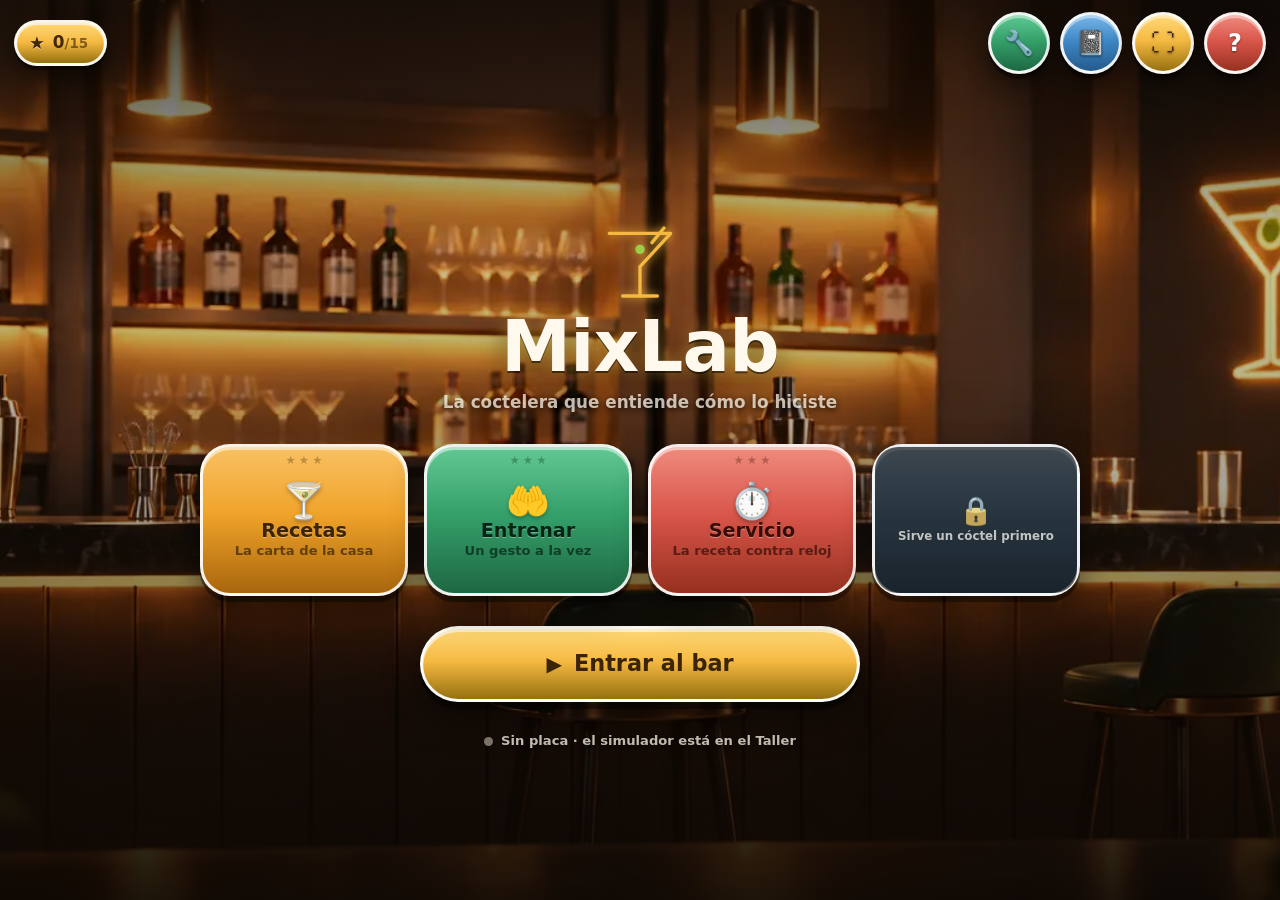
==== app/index.html @ 4f5e16dd "feat(app): portada táctil sobre foto de bar La consola de doble pantalla quedaba dura de leer y no e" ====
<!DOCTYPE html>
<html lang="es">
<head>
<meta charset="utf-8">
<meta name="viewport" content="width=device-width, initial-scale=1, viewport-fit=cover">
<title>MixLab · Coctelería TinyML</title>
<meta name="description" content="La coctelera que te enseña: gestos de bartender reconocidos con un sensor inercial y TinyML.">
<meta name="theme-color" content="#120c07">

<!-- Pantalla completa al añadir a la pantalla de inicio en iPad y iPhone -->
<meta name="mobile-web-app-capable" content="yes">
<meta name="apple-mobile-web-app-capable" content="yes">
<meta name="apple-mobile-web-app-status-bar-style" content="black-translucent">
<meta name="apple-mobile-web-app-title" content="MixLab">

<link rel="icon" href="data:image/svg+xml,%3Csvg xmlns='http://www.w3.org/2000/svg' viewBox='0 0 64 64'%3E%3Crect width='64' height='64' rx='14' fill='%23120c07'/%3E%3Cpath d='M15 17h34L36 33v13h9v4H19v-4h9V33z' fill='none' stroke='%23f5b942' stroke-width='3.4' stroke-linejoin='round'/%3E%3C/svg%3E">

<!-- La foto de fondo se precarga: es lo primero que se ve y lo único pesado -->
<link rel="preload" as="image" href="img/bar-1280.webp"
      imagesrcset="img/bar-640.webp 640w, img/bar-960.webp 960w, img/bar-1280.webp 1280w, img/bar-1672.webp 1672w"
      imagesizes="100vw">
<link rel="stylesheet" href="css/landing.css">
</head>

<body>

<!-- ══════════════ FONDO ══════════════ -->
<div class="fondo" aria-hidden="true">
  <picture>
    <source type="image/webp"
            srcset="img/bar-640.webp 640w, img/bar-960.webp 960w, img/bar-1280.webp 1280w, img/bar-1672.webp 1672w"
            sizes="100vw">
    <img src="img/bar-1280.jpg"
         srcset="img/bar-640.jpg 640w, img/bar-960.jpg 960w, img/bar-1280.jpg 1280w, img/bar-1672.jpg 1672w"
         sizes="100vw" alt="" decoding="async" fetchpriority="high">
  </picture>
  <div class="fondo__velo"></div>
</div>

<!-- ══════════════ HUD SUPERIOR ══════════════ -->
<header class="hud">
  <div class="chapa" id="chapaEstrellas" title="Estrellas conseguidas">
    <span class="chapa__ico" aria-hidden="true">★</span>
    <span class="chapa__n"><span id="nEstrellas">0</span><small>/15</small></span>
  </div>

  <nav class="redondos" aria-label="Accesos">
    <a class="redondo redondo--verde" href="consola.html#taller" aria-label="Taller de sensores" data-tip="Taller">
      <span aria-hidden="true">🔧</span>
    </a>
    <a class="redondo redondo--azul" href="consola.html#progreso" aria-label="Tu libreta" data-tip="Libreta">
      <span aria-hidden="true">📓</span>
    </a>
    <button class="redondo redondo--dorado" type="button" id="btnPantalla" aria-label="Pantalla completa" data-tip="Pantalla">
      <span aria-hidden="true">⛶</span>
    </button>
    <button class="redondo redondo--rojo" type="button" id="btnComo" aria-label="Cómo funciona"
            aria-expanded="false" aria-controls="hojaComo" data-tip="Ayuda">
      <span aria-hidden="true">?</span>
    </button>
  </nav>
</header>

<!-- ══════════════ CONTENIDO ══════════════ -->
<main class="salon">

  <div class="marca">
    <svg class="marca__copa" viewBox="0 0 120 130" aria-hidden="true">
      <g fill="none" stroke="currentColor" stroke-width="5" stroke-linecap="round" stroke-linejoin="round">
        <path d="M14 20h92L60 70v44"/>
        <path d="M34 114h52"/>
        <path d="M96 12 78 34"/>
      </g>
      <circle cx="60" cy="44" r="7" fill="#9bcf4a"/>
    </svg>
    <h1 class="marca__nombre">MixLab</h1>
    <p class="marca__lema">La coctelera que entiende cómo lo hiciste</p>
  </div>

  <!-- tarjetas grandes, pensadas para dedo -->
  <nav class="platos" aria-label="Modos de juego">

    <a class="plato plato--ambar" href="consola.html#recetas">
      <span class="plato__medallas" id="med-recetas" aria-hidden="true"></span>
      <span class="plato__ico" aria-hidden="true">🍸</span>
      <span class="plato__nombre">Recetas</span>
      <span class="plato__nota">La carta de la casa</span>
    </a>

    <a class="plato plato--verde" href="consola.html#entrenar">
      <span class="plato__medallas" id="med-entrenar" aria-hidden="true"></span>
      <span class="plato__ico" aria-hidden="true">🤲</span>
      <span class="plato__nombre">Entrenar</span>
      <span class="plato__nota">Un gesto a la vez</span>
    </a>

    <a class="plato plato--rojo" href="consola.html#jugar">
      <span class="plato__medallas" id="med-jugar" aria-hidden="true"></span>
      <span class="plato__ico" aria-hidden="true">⏱️</span>
      <span class="plato__nombre">Servicio</span>
      <span class="plato__nota">La receta contra reloj</span>
    </a>

    <a class="plato plato--azul" href="consola.html#progreso" id="platoLibreta">
      <span class="plato__medallas" id="med-libreta" aria-hidden="true"></span>
      <span class="plato__ico" aria-hidden="true">📓</span>
      <span class="plato__nombre">Libreta</span>
      <span class="plato__nota">Tus marcas</span>
      <span class="plato__candado" hidden aria-hidden="true">
        <span class="plato__candado-ico">🔒</span>
        <b>Sirve un cóctel primero</b>
      </span>
    </a>

  </nav>

  <a class="grande" href="consola.html">
    <span class="grande__ico" aria-hidden="true">▶</span>
    <span class="grande__txt">Entrar al bar</span>
  </a>

  <p class="firma">
    <span class="firma__punto" id="puntoPlaca" data-estado="off" aria-hidden="true"></span>
    <span id="textoPlaca">Sin placa · el simulador está en el Taller</span>
  </p>

</main>

<!-- ══════════════ HOJA: CÓMO FUNCIONA ══════════════ -->
<div class="velo" id="veloHoja" hidden></div>

<section class="hoja" id="hojaComo" role="dialog" aria-modal="true" aria-labelledby="hojaTitulo" hidden>
  <div class="hoja__asa" aria-hidden="true"></div>
  <h2 class="hoja__titulo" id="hojaTitulo">Cómo funciona</h2>

  <ol class="pasos">
    <li>
      <span class="pasos__n">1</span>
      <span><b>Conecta la coctelera.</b> Lleva un Arduino con sensor de movimiento.
      ¿No la tienes a mano? En el <b>Taller</b> hay un simulador que finge los gestos.</span>
    </li>
    <li>
      <span class="pasos__n">2</span>
      <span><b>Elige un cóctel.</b> Cada paso de la receta es un gesto de bartender:
      agitar, remover, servir, macerar o colar.</span>
    </li>
    <li>
      <span class="pasos__n">3</span>
      <span><b>Prepáralo.</b> La placa reconoce el gesto y manda el resultado.
      La app cronometra, puntúa y reparte estrellas.</span>
    </li>
  </ol>

  <p class="hoja__pie">
    El modelo corre <b>dentro del Arduino</b>, no aquí: esta app solo representa
    lo que la placa decide.
  </p>

  <button class="grande grande--suave" type="button" data-cerrar-hoja>Entendido</button>
</section>

<!-- protocol.js y game.js traen CLASES, RECETAS y la Libreta: la portada
     lee las marcas de ahí en vez de reimplementar el formato de guardado. -->
<script src="js/protocol.js"></script>
<script src="js/game.js"></script>
<script src="js/landing.js"></script>
</body>
</html>
---- app/css/landing.css ----
/* ============================================================================
   MixLab — portada
   Foto de bar de fondo, controles gordos de juego encima. Pensada para dedo:
   nada por debajo de 56 px, sin estados que dependan del hover y con los
   márgenes de seguridad de iPhone/iPad respetados.
   ========================================================================== */

:root {
  color-scheme: dark;

  --ambar:     #f0a32a;
  --ambar-osc: #a8660d;
  --verde:     #35a06a;
  --verde-osc: #1d6742;
  --rojo:      #d9564a;
  --rojo-osc:  #96301f;
  --azul:      #3f88c5;
  --azul-osc:  #235a8c;
  --dorado:    #f5b942;
  --oro-osc:   #96700f;

  --crema:     #fff8ec;
  --humo:      rgba(255, 248, 236, .74);
  --noche:     #120c07;

  /* Fuente redondeada: en iPad y iPhone sale la del sistema, que es justo
     el tipo gordito que pide esta interfaz. */
  --redonda: ui-rounded, "SF Pro Rounded", -apple-system, "Segoe UI Variable Display",
             "Hiragino Maru Gothic ProN", "Arial Rounded MT Bold", system-ui, sans-serif;

  --borde:  3px;
  --r-card: 26px;

  --seg-t: env(safe-area-inset-top, 0px);
  --seg-b: env(safe-area-inset-bottom, 0px);
  --seg-l: env(safe-area-inset-left, 0px);
  --seg-r: env(safe-area-inset-right, 0px);
}

*, *::before, *::after { box-sizing: border-box; }

/* El atributo [hidden] vale display:none en la hoja del navegador, que
   pierde contra cualquier regla de clase con display propio: un
   .btn { display:inline-flex } deja el botón a la vista aunque el JS le
   ponga hidden. Esta regla lo zanja para toda la hoja. */
[hidden] { display: none !important; }


@media (prefers-reduced-motion: reduce) {
  *, *::before, *::after { animation-duration: .001ms !important; transition-duration: .001ms !important; }
}

html, body { height: 100%; }

body {
  margin: 0;
  background: var(--noche);
  color: var(--crema);
  font-family: var(--redonda);
  font-size: 16px;
  line-height: 1.4;
  -webkit-text-size-adjust: 100%;
  -webkit-tap-highlight-color: transparent;
  overflow: hidden;                 /* la portada cabe entera; no hay scroll */
  overscroll-behavior: none;
}

a { text-decoration: none; color: inherit; }
button { font: inherit; color: inherit; }

:where(a, button):focus-visible {
  outline: 3px solid var(--dorado);
  outline-offset: 3px;
}

/* Relieve de texto: el mismo truco de los juegos de cocina — contorno oscuro
   para que el texto claro se lea sobre cualquier zona de la foto. */
.relieve {
  text-shadow:
    0 2px 0 rgba(0,0,0,.55),
    0 0 1px rgba(0,0,0,.9),
    0 6px 18px rgba(0,0,0,.6);
}

/* ============================================================ fondo */
.fondo { position: fixed; inset: 0; z-index: 0; }

.fondo img {
  width: 100%; height: 100%;
  object-fit: cover;
  /* En vertical la foto es mucho más ancha que la pantalla: se recorta por
     los lados. Este punto deja a la vista la estantería y el neón. */
  object-position: 62% 42%;
  /* Miniatura borrosa de 200 bytes detrás: evita el fogonazo negro mientras
     baja la foto de verdad. */
  background: url("[data-uri]") center/cover no-repeat;
}

/* Velo: sin blur a propósito. Un backdrop-filter a pantalla completa cuesta
   caro en iPad; un par de degradados dan el mismo contraste gratis. */
.fondo__velo {
  position: absolute; inset: 0;
  background:
    linear-gradient(180deg, rgba(10,6,3,.74) 0%, rgba(10,6,3,.20) 28%, rgba(10,6,3,.40) 64%, rgba(10,6,3,.88) 100%),
    radial-gradient(120% 80% at 50% 38%, transparent 38%, rgba(10,6,3,.48) 100%);
}

/* En vertical estrecho la foto se recorta mucho por los lados: este encuadre
   deja la estantería iluminada detrás de las tarjetas, no el mueble oscuro. */
@media (orientation: portrait) and (max-width: 620px) {
  .fondo img { object-position: 57% 32%; }
}

/* ============================================================ HUD */
.hud {
  position: fixed; z-index: 3;
  top: calc(var(--seg-t) + 12px);
  left: calc(var(--seg-l) + 14px);
  right: calc(var(--seg-r) + 14px);
  display: flex; align-items: center; gap: 12px;
}

/* chapita de estrellas */
.chapa {
  display: inline-flex; align-items: center; gap: 8px;
  padding: 8px 16px 8px 12px;
  border-radius: 999px;
  border: var(--borde) solid rgba(255,255,255,.92);
  background: linear-gradient(180deg, #ffd978, var(--dorado) 48%, var(--oro-osc));
  color: #40290a;
  font-weight: 800; font-size: 1.05rem;
  box-shadow: 0 4px 0 rgba(0,0,0,.35), 0 10px 22px rgba(0,0,0,.45),
              inset 0 2px 0 rgba(255,255,255,.6);
}
.chapa__ico { font-size: 1.1rem; filter: drop-shadow(0 1px 0 rgba(255,255,255,.5)); }
.chapa__n small { opacity: .62; font-size: .8em; }

/* botones circulares */
.redondos { display: flex; gap: 10px; margin-left: auto; }

.redondo {
  width: 56px; height: 56px; flex: none;
  display: grid; place-items: center;
  border-radius: 50%;
  border: var(--borde) solid rgba(255,255,255,.92);
  font-size: 1.35rem; cursor: pointer;
  color: #fff;
  box-shadow: 0 5px 0 rgba(0,0,0,.38), 0 10px 22px rgba(0,0,0,.45),
              inset 0 3px 0 rgba(255,255,255,.42);
  transition: transform .12s ease, box-shadow .12s ease;
  touch-action: manipulation;
}
.redondo span { filter: drop-shadow(0 1px 1px rgba(0,0,0,.45)); line-height: 1; }
.redondo:active { transform: translateY(4px); box-shadow: 0 1px 0 rgba(0,0,0,.38), 0 4px 10px rgba(0,0,0,.4), inset 0 3px 0 rgba(255,255,255,.42); }

.redondo--verde  { background: linear-gradient(180deg, #5fc994, var(--verde) 46%, var(--verde-osc)); }
.redondo--azul   { background: linear-gradient(180deg, #78b6e8, var(--azul) 46%, var(--azul-osc)); }
.redondo--dorado { background: linear-gradient(180deg, #ffd978, var(--dorado) 46%, var(--oro-osc)); color: #40290a; }
.redondo--rojo   { background: linear-gradient(180deg, #ef8b7e, var(--rojo) 46%, var(--rojo-osc)); font-weight: 900; }

/* ============================================================ salón */
.salon {
  position: relative; z-index: 2;
  min-height: 100dvh;
  display: flex; flex-direction: column; align-items: center; justify-content: center;
  gap: clamp(14px, 2.4dvh, 26px);
  padding:
    calc(var(--seg-t) + 88px) calc(var(--seg-r) + 18px)
    calc(var(--seg-b) + 18px) calc(var(--seg-l) + 18px);
  text-align: center;
}

/* --- marca --- */
.marca { display: flex; flex-direction: column; align-items: center; gap: 2px; }

.marca__copa {
  width: clamp(52px, 9dvh, 80px); height: auto;
  color: var(--dorado);
  /* El neón de la foto, repetido en el logo. Dos sombras: uno cerca y
     saturado, otro lejos y difuso. */
  filter: drop-shadow(0 0 5px rgba(245,185,66,.9)) drop-shadow(0 0 18px rgba(240,140,30,.55));
}

.marca__nombre {
  margin: 4px 0 0;
  font-size: clamp(2.6rem, 9.5vw, 4.4rem);
  font-weight: 800; letter-spacing: -.01em; line-height: 1;
  color: var(--crema);
  text-shadow:
    0 2px 0 rgba(0,0,0,.5),
    0 0 18px rgba(245,185,66,.5),
    0 8px 26px rgba(0,0,0,.65);
}

.marca__lema {
  margin: 6px 0 0;
  font-size: clamp(.88rem, 3.4vw, 1.05rem);
  font-weight: 600; color: var(--humo);
  text-shadow: 0 2px 6px rgba(0,0,0,.8);
}

/* --- tarjetas --- */
.platos {
  display: grid; gap: 12px;
  grid-template-columns: repeat(2, minmax(0, 1fr));
  width: 100%; max-width: 560px;
}

.plato {
  position: relative;
  display: flex; flex-direction: column; align-items: center; justify-content: center;
  gap: 2px;
  min-height: 116px; padding: 14px 10px 12px;
  border-radius: var(--r-card);
  border: var(--borde) solid rgba(255,255,255,.9);
  /* El relieve gordo: sombra dura abajo + brillo dentro arriba. Al pulsar
     la tarjeta baja y la sombra se acorta, como una tecla de verdad. */
  box-shadow: 0 6px 0 rgba(0,0,0,.4), 0 14px 30px rgba(0,0,0,.5),
              inset 0 3px 0 rgba(255,255,255,.5);
  transition: transform .12s ease, box-shadow .12s ease;
  touch-action: manipulation;
}
.plato:active { transform: translateY(5px); box-shadow: 0 1px 0 rgba(0,0,0,.4), 0 6px 14px rgba(0,0,0,.45), inset 0 3px 0 rgba(255,255,255,.5); }

.plato--ambar { background: linear-gradient(180deg, #f8c163, var(--ambar) 46%, var(--ambar-osc)); color: #3a2405; }
.plato--verde { background: linear-gradient(180deg, #62c894, var(--verde) 46%, var(--verde-osc)); color: #062416; }
.plato--rojo  { background: linear-gradient(180deg, #ef8b7e, var(--rojo) 46%, var(--rojo-osc)); color: #370d07; }
.plato--azul  { background: linear-gradient(180deg, #7bb8e9, var(--azul) 46%, var(--azul-osc)); color: #06223a; }

.plato__ico { font-size: clamp(1.7rem, 6vw, 2.2rem); line-height: 1; filter: drop-shadow(0 2px 2px rgba(0,0,0,.3)); }
.plato__nombre { font-size: clamp(1rem, 4vw, 1.2rem); font-weight: 800; line-height: 1.1; text-shadow: 0 1px 0 rgba(255,255,255,.35); }
.plato__nota { font-size: clamp(.72rem, 2.8vw, .82rem); font-weight: 600; opacity: .72; line-height: 1.2; }

/* medallas: tres estrellas arriba, como en los juegos de recetas */
.plato__medallas {
  position: absolute; top: 8px; left: 0; right: 0;
  display: flex; justify-content: center; gap: 3px;
  font-size: .72rem; line-height: 1;
}
.plato__medallas i { font-style: normal; opacity: .3; }
.plato__medallas i.on { opacity: 1; color: #fff8d0; text-shadow: 0 0 6px rgba(255,230,140,.95), 0 1px 1px rgba(0,0,0,.4); }

.plato__candado {
  position: absolute; inset: 0;
  display: flex; flex-direction: column; align-items: center; justify-content: center; gap: 5px;
  border-radius: calc(var(--r-card) - var(--borde));
  background: rgba(8,5,3,.62);
  text-align: center; padding: 0 10px;
}
.plato__candado-ico { font-size: 1.7rem; line-height: 1; }
.plato__candado b { font-size: .74rem; font-weight: 700; color: var(--humo); line-height: 1.2; }

/* El candado tapa la tarjeta entera: si el contenido de debajo sigue
   visible, el icono se monta sobre el nombre y se lee «Li🔒ta». */
.plato.es-bloqueado { filter: saturate(.5); }
.plato.es-bloqueado > :not(.plato__candado) { visibility: hidden; }

/* --- botón grande --- */
.grande {
  display: inline-flex; align-items: center; justify-content: center; gap: 12px;
  width: 100%; max-width: 560px; min-height: 68px;
  padding: 16px 30px;
  border: var(--borde) solid rgba(255,255,255,.95);
  border-radius: 999px; cursor: pointer;
  background: linear-gradient(180deg, #ffd978, var(--dorado) 46%, var(--oro-osc));
  color: #3a2405;
  font-size: clamp(1.1rem, 4.6vw, 1.4rem); font-weight: 800;
  box-shadow: 0 7px 0 rgba(0,0,0,.42), 0 16px 34px rgba(0,0,0,.5),
              inset 0 3px 0 rgba(255,255,255,.62);
  transition: transform .12s ease, box-shadow .12s ease;
  touch-action: manipulation;
}
.grande:active { transform: translateY(6px); box-shadow: 0 1px 0 rgba(0,0,0,.42), 0 6px 14px rgba(0,0,0,.45), inset 0 3px 0 rgba(255,255,255,.62); }
.grande__ico { font-size: .9em; }
.grande--suave {
  background: linear-gradient(180deg, #4a423a, #2a241e 46%, #17120e);
  color: var(--crema); border-color: rgba(255,255,255,.35);
  margin-top: 4px;
}

/* --- firma --- */
.firma {
  margin: 0; display: flex; align-items: center; gap: 8px;
  font-size: .82rem; font-weight: 600; color: var(--humo);
  text-shadow: 0 2px 6px rgba(0,0,0,.85);
}
.firma__punto { width: 9px; height: 9px; border-radius: 50%; background: #7c7268; flex: none; }
.firma__punto[data-estado="on"] { background: #57d39a; box-shadow: 0 0 10px rgba(87,211,154,.9); }

/* ============================================================ hoja de ayuda */
.velo {
  position: fixed; inset: 0; z-index: 8;
  background: rgba(6,4,2,.66);
  animation: entrar .18s ease;
}
@keyframes entrar { from { opacity: 0; } }

.hoja {
  position: fixed; z-index: 9;
  left: 0; right: 0; bottom: 0;
  max-height: 88dvh; overflow-y: auto;
  padding: 14px calc(var(--seg-r) + 22px) calc(var(--seg-b) + 22px) calc(var(--seg-l) + 22px);
  border-radius: 30px 30px 0 0;
  border-top: var(--borde) solid rgba(255,255,255,.3);
  background: linear-gradient(180deg, #221a13, #14100c);
  box-shadow: 0 -16px 50px rgba(0,0,0,.7);
  animation: subir .26s cubic-bezier(.22,1,.36,1);
}
@keyframes subir { from { transform: translateY(100%); } }

.hoja__asa { width: 44px; height: 5px; border-radius: 3px; background: rgba(255,255,255,.28); margin: 0 auto 14px; }
.hoja__titulo { margin: 0 0 16px; font-size: 1.35rem; font-weight: 800; text-align: center; }

.pasos { margin: 0; padding: 0; list-style: none; display: grid; gap: 14px; text-align: left; }
.pasos li { display: grid; grid-template-columns: 38px 1fr; gap: 12px; align-items: start; font-size: .93rem; color: var(--humo); }
.pasos b { color: var(--crema); }
.pasos__n {
  width: 38px; height: 38px; display: grid; place-items: center;
  border-radius: 50%; font-weight: 800; color: #3a2405;
  background: linear-gradient(180deg, #ffd978, var(--dorado) 50%, var(--oro-osc));
  box-shadow: inset 0 2px 0 rgba(255,255,255,.55);
}
.hoja__pie {
  margin: 18px 0 16px; padding: 12px 14px;
  border-radius: 14px; background: rgba(245,185,66,.1);
  border: 1px solid rgba(245,185,66,.28);
  font-size: .86rem; color: var(--humo); text-align: left;
}
.hoja__pie b { color: var(--dorado); }

/* ============================================================ apaisado / iPad */

/* Apaisado y poco alto (teléfono de lado): todo en fila para no perder alto. */
@media (orientation: landscape) and (max-height: 560px) {
  .salon { padding-top: calc(var(--seg-t) + 74px); gap: 12px; }
  .marca { flex-direction: row; align-items: center; gap: 12px; }
  .marca__copa { width: 44px; }
  .marca__nombre { font-size: 2rem; }
  .marca__lema { display: none; }
  .platos { grid-template-columns: repeat(4, minmax(0, 1fr)); max-width: 820px; }
  .plato { min-height: 92px; }
  .plato__medallas { top: 6px; }
  .grande { min-height: 58px; max-width: 420px; }
}

/* iPad y pantallas grandes: mismo diseño, más aire y todo más grande. */
@media (min-width: 760px) and (min-height: 700px) {
  .platos { grid-template-columns: repeat(4, minmax(0, 1fr)); max-width: 880px; gap: 16px; }
  .plato { min-height: 152px; border-radius: 30px; }
  .grande { max-width: 440px; min-height: 76px; }
  .redondo { width: 62px; height: 62px; font-size: 1.5rem; }
  .salon { gap: 30px; }
  .hoja { left: 50%; right: auto; bottom: 50%; transform: translate(-50%, 50%);
          width: min(620px, 92vw); border-radius: 30px; border: var(--borde) solid rgba(255,255,255,.3); }
  @keyframes subir { from { transform: translate(-50%, 60%); opacity: 0; } }
}

/* Teléfonos estrechos: que el botón grande nunca quede fuera de pantalla. */
@media (max-height: 680px) and (orientation: portrait) {
  .salon { gap: 12px; padding-top: calc(var(--seg-t) + 80px); }
  .marca__copa { width: 46px; }
  .plato { min-height: 100px; }
}
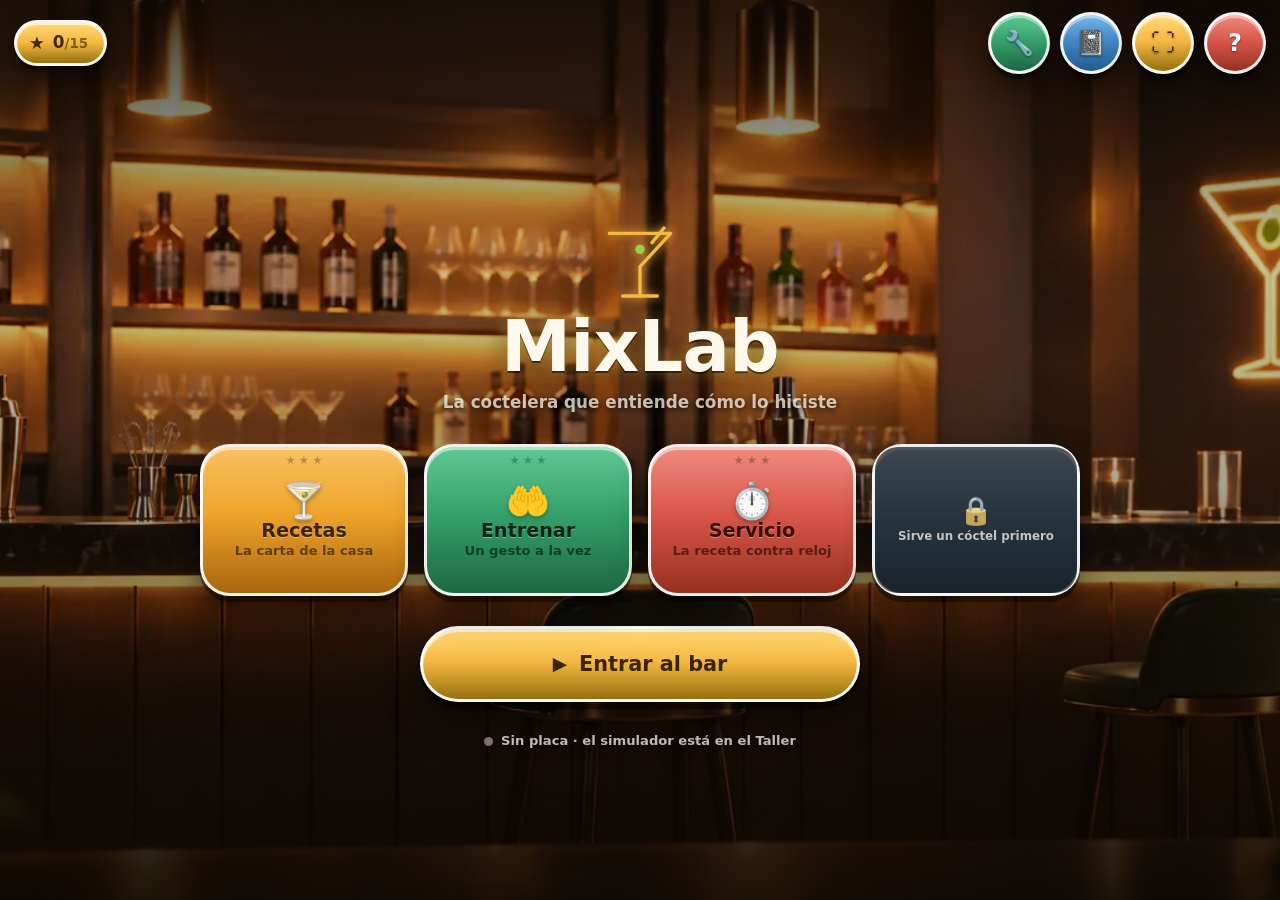
==== commit 263ec0f3: "feat(app): la consola adopta el lenguaje de la portada Se retira el chasis de doble pantalla y todas" ====
--- a/app/index.html
+++ b/app/index.html
@@ -19,6 +19,7 @@
 <link rel="preload" as="image" href="img/bar-1280.webp"
       imagesrcset="img/bar-640.webp 640w, img/bar-960.webp 960w, img/bar-1280.webp 1280w, img/bar-1672.webp 1672w"
       imagesizes="100vw">
+<link rel="stylesheet" href="css/base.css">
 <link rel="stylesheet" href="css/landing.css">
 </head>
 
@@ -133,19 +134,19 @@
   <div class="hoja__asa" aria-hidden="true"></div>
   <h2 class="hoja__titulo" id="hojaTitulo">Cómo funciona</h2>
 
-  <ol class="pasos">
+  <ol class="pasos-ayuda">
     <li>
-      <span class="pasos__n">1</span>
+      <span class="pasos-ayuda__n">1</span>
       <span><b>Conecta la coctelera.</b> Lleva un Arduino con sensor de movimiento.
       ¿No la tienes a mano? En el <b>Taller</b> hay un simulador que finge los gestos.</span>
     </li>
     <li>
-      <span class="pasos__n">2</span>
+      <span class="pasos-ayuda__n">2</span>
       <span><b>Elige un cóctel.</b> Cada paso de la receta es un gesto de bartender:
       agitar, remover, servir, macerar o colar.</span>
     </li>
     <li>
-      <span class="pasos__n">3</span>
+      <span class="pasos-ayuda__n">3</span>
       <span><b>Prepáralo.</b> La placa reconoce el gesto y manda el resultado.
       La app cronometra, puntúa y reparte estrellas.</span>
     </li>
--- a/app/css/base.css
+++ b/app/css/base.css
@@ -0,0 +1,327 @@
+/* ============================================================================
+   base.css — lo que comparten la portada y la consola
+   Tokens, fondo de bar, y las piezas de interfaz gordas: botones circulares,
+   botón grande, tarjetas con relieve, chapas y hojas.
+   ========================================================================== */
+
+:root {
+  color-scheme: dark;
+
+  /* --- colores de juego --- */
+  --ambar:     #f0a32a;  --ambar-osc: #a8660d;
+  --verde:     #35a06a;  --verde-osc: #1d6742;
+  --rojo:      #d9564a;  --rojo-osc:  #96301f;
+  --azul:      #3f88c5;  --azul-osc:  #235a8c;
+  --dorado:    #f5b942;  --oro-osc:   #96700f;
+  --morado:    #8a6bc4;  --morado-osc:#523d80;
+
+  /* --- superficies --- */
+  --noche:     #120c07;
+  --panel:     #17120d;          /* fondo sólido de panel y de gráfica */
+  --panel-alto:#221a13;
+  --filo:      rgba(255,255,255,.14);
+
+  /* --- tintas --- */
+  --crema:     #fff8ec;
+  --humo:      rgba(255, 248, 236, .74);
+  --humo-2:    rgba(255, 248, 236, .52);
+
+  --borde:  3px;
+  --r-card: 26px;
+  --r:      18px;
+  --r-sm:   12px;
+
+  --seg-t: env(safe-area-inset-top, 0px);
+  --seg-b: env(safe-area-inset-bottom, 0px);
+  --seg-l: env(safe-area-inset-left, 0px);
+  --seg-r: env(safe-area-inset-right, 0px);
+
+  /* Fuente redondeada: en iPad y iPhone sale la del sistema, que es justo
+     el tipo gordito que pide esta interfaz. */
+  --redonda: ui-rounded, "SF Pro Rounded", -apple-system, "Segoe UI Variable Display",
+             "Hiragino Maru Gothic ProN", "Arial Rounded MT Bold", system-ui, sans-serif;
+  --mono: ui-monospace, SFMono-Regular, "SF Mono", Menlo, Consolas, monospace;
+}
+
+/* --- tokens de visualización: los lee chart.js ---
+   Validados contra la superficie de panel #17120d: los tres ejes pasan
+   3:1 de contraste y las distancias de daltonismo. */
+.viz-root {
+  --surface-1:      #17120d;
+  --viz-grid:       #2c231a;
+  --viz-axis:       #463829;
+  --text-primary:   #fff8ec;
+  --text-secondary: rgba(255,248,236,.62);
+  --series-1: #3987e5;   /* eje X */
+  --series-2: #d95926;   /* eje Y */
+  --series-3: #199e70;   /* eje Z */
+}
+
+/* ============================================================ reset */
+*, *::before, *::after { box-sizing: border-box; }
+
+/* El atributo [hidden] vale display:none en la hoja del navegador, que
+   pierde contra cualquier regla de clase con display propio: un
+   .btn { display:inline-flex } deja el botón a la vista aunque el JS le
+   ponga hidden. Esta regla lo zanja para toda la hoja. */
+[hidden] { display: none !important; }
+
+@media (prefers-reduced-motion: reduce) {
+  *, *::before, *::after { animation-duration: .001ms !important; transition-duration: .001ms !important; }
+}
+
+html, body { height: 100%; }
+
+body {
+  margin: 0;
+  background: var(--noche);
+  color: var(--crema);
+  font-family: var(--redonda);
+  font-size: 16px;
+  line-height: 1.4;
+  -webkit-text-size-adjust: 100%;
+  -webkit-tap-highlight-color: transparent;
+  overscroll-behavior: none;
+}
+
+a { text-decoration: none; color: inherit; }
+button { font: inherit; color: inherit; }
+canvas { display: block; }
+
+:where(a, button, input, select, [tabindex]):focus-visible {
+  outline: 3px solid var(--dorado);
+  outline-offset: 3px;
+  border-radius: 8px;
+}
+
+.solo-lectores {
+  position: absolute; width: 1px; height: 1px; padding: 0; margin: -1px;
+  overflow: hidden; clip: rect(0 0 0 0); white-space: nowrap; border: 0;
+}
+
+/* ============================================================ fondo */
+.fondo { position: fixed; inset: 0; z-index: 0; }
+
+.fondo img {
+  width: 100%; height: 100%;
+  object-fit: cover;
+  object-position: 62% 42%;
+  /* Miniatura borrosa de 200 bytes detrás: evita el fogonazo negro mientras
+     baja la foto de verdad. */
+  background: url("[data-uri]") center/cover no-repeat;
+}
+
+/* Velo: sin blur a propósito. Un backdrop-filter a pantalla completa cuesta
+   caro en iPad; un par de degradados dan el mismo contraste gratis. */
+.fondo__velo {
+  position: absolute; inset: 0;
+  background:
+    linear-gradient(180deg, rgba(10,6,3,.74) 0%, rgba(10,6,3,.20) 28%, rgba(10,6,3,.40) 64%, rgba(10,6,3,.88) 100%),
+    radial-gradient(120% 80% at 50% 38%, transparent 38%, rgba(10,6,3,.48) 100%);
+}
+
+/* La consola tiene mucho más contenido encima: necesita la foto más apagada
+   o los paneles se pelean con las botellas del fondo. */
+.fondo--hondo .fondo__velo {
+  background:
+    linear-gradient(180deg, rgba(10,6,3,.88) 0%, rgba(10,6,3,.72) 40%, rgba(10,6,3,.90) 100%),
+    radial-gradient(120% 80% at 50% 30%, rgba(10,6,3,.35) 0%, rgba(10,6,3,.78) 100%);
+}
+
+/* En vertical estrecho la foto se recorta mucho por los lados: este encuadre
+   deja la estantería iluminada, no el mueble oscuro. */
+@media (orientation: portrait) and (max-width: 620px) {
+  .fondo img { object-position: 57% 32%; }
+}
+
+/* ============================================================ piezas gordas */
+
+/* --- botón circular --- */
+.redondo {
+  width: 56px; height: 56px; flex: none;
+  display: grid; place-items: center;
+  border-radius: 50%;
+  border: var(--borde) solid rgba(255,255,255,.92);
+  font-size: 1.35rem; cursor: pointer; color: #fff;
+  box-shadow: 0 5px 0 rgba(0,0,0,.38), 0 10px 22px rgba(0,0,0,.45),
+              inset 0 3px 0 rgba(255,255,255,.42);
+  transition: transform .12s ease, box-shadow .12s ease;
+  touch-action: manipulation;
+}
+.redondo > * { filter: drop-shadow(0 1px 1px rgba(0,0,0,.45)); line-height: 1; }
+.redondo:active { transform: translateY(4px); box-shadow: 0 1px 0 rgba(0,0,0,.38), 0 4px 10px rgba(0,0,0,.4), inset 0 3px 0 rgba(255,255,255,.42); }
+.redondo:disabled { opacity: .4; cursor: not-allowed; }
+
+.redondo--verde  { background: linear-gradient(180deg, #5fc994, var(--verde) 46%, var(--verde-osc)); }
+.redondo--azul   { background: linear-gradient(180deg, #78b6e8, var(--azul) 46%, var(--azul-osc)); }
+.redondo--dorado { background: linear-gradient(180deg, #ffd978, var(--dorado) 46%, var(--oro-osc)); color: #40290a; }
+.redondo--rojo   { background: linear-gradient(180deg, #ef8b7e, var(--rojo) 46%, var(--rojo-osc)); font-weight: 900; }
+.redondo--morado { background: linear-gradient(180deg, #ab92dd, var(--morado) 46%, var(--morado-osc)); }
+.redondo--humo   { background: linear-gradient(180deg, #4a423a, #2a241e 46%, #17120e); border-color: rgba(255,255,255,.4); }
+
+/* --- botón grande --- */
+.grande {
+  display: inline-flex; align-items: center; justify-content: center; gap: 12px;
+  width: 100%; min-height: 66px; padding: 15px 28px;
+  border: var(--borde) solid rgba(255,255,255,.95);
+  border-radius: 999px; cursor: pointer;
+  background: linear-gradient(180deg, #ffd978, var(--dorado) 46%, var(--oro-osc));
+  color: #3a2405;
+  font-size: clamp(1.05rem, 4.2vw, 1.3rem); font-weight: 800;
+  box-shadow: 0 7px 0 rgba(0,0,0,.42), 0 16px 34px rgba(0,0,0,.5),
+              inset 0 3px 0 rgba(255,255,255,.62);
+  transition: transform .12s ease, box-shadow .12s ease;
+  touch-action: manipulation;
+}
+.grande:active:not(:disabled) { transform: translateY(6px); box-shadow: 0 1px 0 rgba(0,0,0,.42), 0 6px 14px rgba(0,0,0,.45), inset 0 3px 0 rgba(255,255,255,.62); }
+.grande:disabled { opacity: .45; cursor: not-allowed; }
+.grande__ico { font-size: .9em; }
+
+.grande--verde { background: linear-gradient(180deg, #62c894, var(--verde) 46%, var(--verde-osc)); color: #042416; }
+.grande--rojo  { background: linear-gradient(180deg, #ef8b7e, var(--rojo) 46%, var(--rojo-osc)); color: #fff; }
+.grande--suave { background: linear-gradient(180deg, #4a423a, #2a241e 46%, #17120e); color: var(--crema); border-color: rgba(255,255,255,.35); }
+.grande--chico { min-height: 52px; font-size: .96rem; padding: 12px 20px; }
+
+/* --- botón mediano, para barras de herramientas --- */
+.pieza {
+  display: inline-flex; align-items: center; justify-content: center; gap: 7px;
+  min-height: 48px; padding: 11px 18px; cursor: pointer;
+  border-radius: 999px; border: 2px solid rgba(255,255,255,.28);
+  background: linear-gradient(180deg, #3b332b, #241d17);
+  color: var(--crema); font-size: .9rem; font-weight: 700;
+  box-shadow: 0 4px 0 rgba(0,0,0,.4), inset 0 2px 0 rgba(255,255,255,.16);
+  transition: transform .12s ease, box-shadow .12s ease;
+  touch-action: manipulation;
+}
+.pieza:active:not(:disabled) { transform: translateY(3px); box-shadow: 0 1px 0 rgba(0,0,0,.4), inset 0 2px 0 rgba(255,255,255,.16); }
+.pieza:disabled { opacity: .4; cursor: not-allowed; }
+.pieza[aria-pressed="true"], .pieza.es-activa {
+  background: linear-gradient(180deg, #ffd978, var(--dorado) 48%, var(--oro-osc));
+  border-color: rgba(255,255,255,.9); color: #3a2405;
+}
+
+/* --- chapa: pastilla de datos --- */
+.chapa {
+  display: inline-flex; align-items: center; gap: 8px;
+  padding: 8px 16px 8px 12px; border-radius: 999px;
+  border: var(--borde) solid rgba(255,255,255,.92);
+  background: linear-gradient(180deg, #ffd978, var(--dorado) 48%, var(--oro-osc));
+  color: #40290a; font-weight: 800; font-size: 1.05rem;
+  box-shadow: 0 4px 0 rgba(0,0,0,.35), 0 10px 22px rgba(0,0,0,.45),
+              inset 0 2px 0 rgba(255,255,255,.6);
+}
+.chapa__ico { font-size: 1.1rem; }
+.chapa__n small { opacity: .62; font-size: .8em; }
+
+.chapa--humo {
+  background: linear-gradient(180deg, #3b332b, #211a14);
+  border-color: rgba(255,255,255,.34); color: var(--crema);
+  font-size: .92rem; font-weight: 700;
+}
+
+/* --- tarjeta con relieve --- */
+.plato {
+  position: relative;
+  display: flex; flex-direction: column; align-items: center; justify-content: center; gap: 2px;
+  min-height: 116px; padding: 14px 10px 12px;
+  border-radius: var(--r-card);
+  border: var(--borde) solid rgba(255,255,255,.9);
+  cursor: pointer; text-align: center;
+  /* El relieve gordo: sombra dura abajo + brillo dentro arriba. Al pulsar
+     la tarjeta baja y la sombra se acorta, como una tecla de verdad. */
+  box-shadow: 0 6px 0 rgba(0,0,0,.4), 0 14px 30px rgba(0,0,0,.5),
+              inset 0 3px 0 rgba(255,255,255,.5);
+  transition: transform .12s ease, box-shadow .12s ease;
+  touch-action: manipulation;
+}
+.plato:active { transform: translateY(5px); box-shadow: 0 1px 0 rgba(0,0,0,.4), 0 6px 14px rgba(0,0,0,.45), inset 0 3px 0 rgba(255,255,255,.5); }
+
+.plato--ambar  { background: linear-gradient(180deg, #f8c163, var(--ambar) 46%, var(--ambar-osc)); color: #3a2405; }
+.plato--verde  { background: linear-gradient(180deg, #62c894, var(--verde) 46%, var(--verde-osc)); color: #062416; }
+.plato--rojo   { background: linear-gradient(180deg, #ef8b7e, var(--rojo) 46%, var(--rojo-osc)); color: #370d07; }
+.plato--azul   { background: linear-gradient(180deg, #7bb8e9, var(--azul) 46%, var(--azul-osc)); color: #06223a; }
+.plato--morado { background: linear-gradient(180deg, #b39ce4, var(--morado) 46%, var(--morado-osc)); color: #1b1030; }
+
+.plato__ico { font-size: clamp(1.7rem, 6vw, 2.2rem); line-height: 1; filter: drop-shadow(0 2px 2px rgba(0,0,0,.3)); }
+.plato__nombre { font-size: clamp(1rem, 4vw, 1.2rem); font-weight: 800; line-height: 1.1; text-shadow: 0 1px 0 rgba(255,255,255,.35); }
+.plato__nota { font-size: clamp(.72rem, 2.8vw, .82rem); font-weight: 600; opacity: .72; line-height: 1.2; }
+
+/* medallas: tres estrellas arriba, como en los juegos de recetas */
+.plato__medallas {
+  position: absolute; top: 8px; left: 0; right: 0;
+  display: flex; justify-content: center; gap: 3px;
+  font-size: .72rem; line-height: 1;
+}
+.plato__medallas i { font-style: normal; opacity: .3; }
+.plato__medallas i.on { opacity: 1; color: #fff8d0; text-shadow: 0 0 6px rgba(255,230,140,.95), 0 1px 1px rgba(0,0,0,.4); }
+
+.plato__candado {
+  position: absolute; inset: 0;
+  display: flex; flex-direction: column; align-items: center; justify-content: center; gap: 5px;
+  border-radius: calc(var(--r-card) - var(--borde));
+  background: rgba(8,5,3,.62); text-align: center; padding: 0 10px;
+}
+.plato__candado-ico { font-size: 1.7rem; line-height: 1; }
+.plato__candado b { font-size: .74rem; font-weight: 700; color: var(--humo); line-height: 1.2; }
+
+/* El candado tapa la tarjeta entera: si el contenido de debajo sigue
+   visible, el icono se monta sobre el nombre y se lee «Li🔒ta». */
+.plato.es-bloqueado { filter: saturate(.5); }
+.plato.es-bloqueado > :not(.plato__candado) { visibility: hidden; }
+
+/* --- panel oscuro sobre la foto --- */
+.panel {
+  background: rgba(23,18,13,.82);
+  border: 2px solid var(--filo);
+  border-radius: var(--r);
+  box-shadow: 0 10px 30px rgba(0,0,0,.45), inset 0 1px 0 rgba(255,255,255,.07);
+}
+
+/* --- hoja inferior --- */
+.velo {
+  position: fixed; inset: 0; z-index: 8;
+  background: rgba(6,4,2,.66);
+  animation: velo-entra .18s ease;
+}
+@keyframes velo-entra { from { opacity: 0; } }
+
+.hoja {
+  position: fixed; z-index: 9; left: 0; right: 0; bottom: 0;
+  max-height: 88dvh; overflow-y: auto;
+  padding: 14px calc(var(--seg-r) + 22px) calc(var(--seg-b) + 22px) calc(var(--seg-l) + 22px);
+  border-radius: 30px 30px 0 0;
+  border-top: var(--borde) solid rgba(255,255,255,.3);
+  background: linear-gradient(180deg, #221a13, #14100c);
+  box-shadow: 0 -16px 50px rgba(0,0,0,.7);
+  animation: hoja-sube .26s cubic-bezier(.22,1,.36,1);
+}
+@keyframes hoja-sube { from { transform: translateY(100%); } }
+
+.hoja__asa { width: 44px; height: 5px; border-radius: 3px; background: rgba(255,255,255,.28); margin: 0 auto 14px; }
+.hoja__titulo { margin: 0 0 6px; font-size: 1.35rem; font-weight: 800; text-align: center; }
+.hoja__nota { margin: 0 0 16px; text-align: center; color: var(--humo-2); font-size: .88rem; font-weight: 600; }
+
+@media (min-width: 760px) and (min-height: 700px) {
+  .redondo { width: 62px; height: 62px; font-size: 1.5rem; }
+  .hoja {
+    left: 50%; right: auto; bottom: 50%; transform: translate(-50%, 50%);
+    width: min(620px, 92vw); border-radius: 30px;
+    border: var(--borde) solid rgba(255,255,255,.3);
+  }
+  @keyframes hoja-sube { from { transform: translate(-50%, 60%); opacity: 0; } }
+}
+
+/* ============================================================ recado */
+/* Va ARRIBA, bajo el HUD: abajo siempre hay un botón principal a pantalla
+   completa y el aviso se le montaba encima justo cuando hay que pulsarlo. */
+.recado {
+  position: fixed; z-index: 30; left: 50%; top: calc(var(--seg-t) + 80px);
+  transform: translate(-50%, -14px);
+  padding: 12px 22px; border-radius: 999px; max-width: calc(100vw - 32px); text-align: center;
+  background: linear-gradient(180deg, #3b332b, #1d1711);
+  border: 2px solid rgba(255,255,255,.3); color: var(--crema);
+  font-size: .9rem; font-weight: 700; box-shadow: 0 10px 30px rgba(0,0,0,.7);
+  opacity: 0; transition: opacity .18s ease, transform .18s ease;
+  pointer-events: none;
+}
+.recado.es-visible { opacity: 1; transform: translate(-50%, 0); }
--- a/app/css/landing.css
+++ b/app/css/landing.css
@@ -1,115 +1,9 @@
 /* ============================================================================
-   MixLab — portada
-   Foto de bar de fondo, controles gordos de juego encima. Pensada para dedo:
-   nada por debajo de 56 px, sin estados que dependan del hover y con los
-   márgenes de seguridad de iPhone/iPad respetados.
+   landing.css — solo lo propio de la portada
+   Los tokens, el fondo y las piezas gordas viven en base.css.
    ========================================================================== */
 
-:root {
-  color-scheme: dark;
-
-  --ambar:     #f0a32a;
-  --ambar-osc: #a8660d;
-  --verde:     #35a06a;
-  --verde-osc: #1d6742;
-  --rojo:      #d9564a;
-  --rojo-osc:  #96301f;
-  --azul:      #3f88c5;
-  --azul-osc:  #235a8c;
-  --dorado:    #f5b942;
-  --oro-osc:   #96700f;
-
-  --crema:     #fff8ec;
-  --humo:      rgba(255, 248, 236, .74);
-  --noche:     #120c07;
-
-  /* Fuente redondeada: en iPad y iPhone sale la del sistema, que es justo
-     el tipo gordito que pide esta interfaz. */
-  --redonda: ui-rounded, "SF Pro Rounded", -apple-system, "Segoe UI Variable Display",
-             "Hiragino Maru Gothic ProN", "Arial Rounded MT Bold", system-ui, sans-serif;
-
-  --borde:  3px;
-  --r-card: 26px;
-
-  --seg-t: env(safe-area-inset-top, 0px);
-  --seg-b: env(safe-area-inset-bottom, 0px);
-  --seg-l: env(safe-area-inset-left, 0px);
-  --seg-r: env(safe-area-inset-right, 0px);
-}
-
-*, *::before, *::after { box-sizing: border-box; }
-
-/* El atributo [hidden] vale display:none en la hoja del navegador, que
-   pierde contra cualquier regla de clase con display propio: un
-   .btn { display:inline-flex } deja el botón a la vista aunque el JS le
-   ponga hidden. Esta regla lo zanja para toda la hoja. */
-[hidden] { display: none !important; }
-
-
-@media (prefers-reduced-motion: reduce) {
-  *, *::before, *::after { animation-duration: .001ms !important; transition-duration: .001ms !important; }
-}
-
-html, body { height: 100%; }
-
-body {
-  margin: 0;
-  background: var(--noche);
-  color: var(--crema);
-  font-family: var(--redonda);
-  font-size: 16px;
-  line-height: 1.4;
-  -webkit-text-size-adjust: 100%;
-  -webkit-tap-highlight-color: transparent;
-  overflow: hidden;                 /* la portada cabe entera; no hay scroll */
-  overscroll-behavior: none;
-}
-
-a { text-decoration: none; color: inherit; }
-button { font: inherit; color: inherit; }
-
-:where(a, button):focus-visible {
-  outline: 3px solid var(--dorado);
-  outline-offset: 3px;
-}
-
-/* Relieve de texto: el mismo truco de los juegos de cocina — contorno oscuro
-   para que el texto claro se lea sobre cualquier zona de la foto. */
-.relieve {
-  text-shadow:
-    0 2px 0 rgba(0,0,0,.55),
-    0 0 1px rgba(0,0,0,.9),
-    0 6px 18px rgba(0,0,0,.6);
-}
-
-/* ============================================================ fondo */
-.fondo { position: fixed; inset: 0; z-index: 0; }
-
-.fondo img {
-  width: 100%; height: 100%;
-  object-fit: cover;
-  /* En vertical la foto es mucho más ancha que la pantalla: se recorta por
-     los lados. Este punto deja a la vista la estantería y el neón. */
-  object-position: 62% 42%;
-  /* Miniatura borrosa de 200 bytes detrás: evita el fogonazo negro mientras
-     baja la foto de verdad. */
-  background: url("[data-uri]") center/cover no-repeat;
-}
-
-/* Velo: sin blur a propósito. Un backdrop-filter a pantalla completa cuesta
-   caro en iPad; un par de degradados dan el mismo contraste gratis. */
-.fondo__velo {
-  position: absolute; inset: 0;
-  background:
-    linear-gradient(180deg, rgba(10,6,3,.74) 0%, rgba(10,6,3,.20) 28%, rgba(10,6,3,.40) 64%, rgba(10,6,3,.88) 100%),
-    radial-gradient(120% 80% at 50% 38%, transparent 38%, rgba(10,6,3,.48) 100%);
-}
-
-/* En vertical estrecho la foto se recorta mucho por los lados: este encuadre
-   deja la estantería iluminada detrás de las tarjetas, no el mueble oscuro. */
-@media (orientation: portrait) and (max-width: 620px) {
-  .fondo img { object-position: 57% 32%; }
-}
+body { overflow: hidden; }
 
 /* ============================================================ HUD */
 .hud {
@@ -119,44 +13,7 @@
   right: calc(var(--seg-r) + 14px);
   display: flex; align-items: center; gap: 12px;
 }
-
-/* chapita de estrellas */
-.chapa {
-  display: inline-flex; align-items: center; gap: 8px;
-  padding: 8px 16px 8px 12px;
-  border-radius: 999px;
-  border: var(--borde) solid rgba(255,255,255,.92);
-  background: linear-gradient(180deg, #ffd978, var(--dorado) 48%, var(--oro-osc));
-  color: #40290a;
-  font-weight: 800; font-size: 1.05rem;
-  box-shadow: 0 4px 0 rgba(0,0,0,.35), 0 10px 22px rgba(0,0,0,.45),
-              inset 0 2px 0 rgba(255,255,255,.6);
-}
-.chapa__ico { font-size: 1.1rem; filter: drop-shadow(0 1px 0 rgba(255,255,255,.5)); }
-.chapa__n small { opacity: .62; font-size: .8em; }
-
-/* botones circulares */
 .redondos { display: flex; gap: 10px; margin-left: auto; }
-
-.redondo {
-  width: 56px; height: 56px; flex: none;
-  display: grid; place-items: center;
-  border-radius: 50%;
-  border: var(--borde) solid rgba(255,255,255,.92);
-  font-size: 1.35rem; cursor: pointer;
-  color: #fff;
-  box-shadow: 0 5px 0 rgba(0,0,0,.38), 0 10px 22px rgba(0,0,0,.45),
-              inset 0 3px 0 rgba(255,255,255,.42);
-  transition: transform .12s ease, box-shadow .12s ease;
-  touch-action: manipulation;
-}
-.redondo span { filter: drop-shadow(0 1px 1px rgba(0,0,0,.45)); line-height: 1; }
-.redondo:active { transform: translateY(4px); box-shadow: 0 1px 0 rgba(0,0,0,.38), 0 4px 10px rgba(0,0,0,.4), inset 0 3px 0 rgba(255,255,255,.42); }
-
-.redondo--verde  { background: linear-gradient(180deg, #5fc994, var(--verde) 46%, var(--verde-osc)); }
-.redondo--azul   { background: linear-gradient(180deg, #78b6e8, var(--azul) 46%, var(--azul-osc)); }
-.redondo--dorado { background: linear-gradient(180deg, #ffd978, var(--dorado) 46%, var(--oro-osc)); color: #40290a; }
-.redondo--rojo   { background: linear-gradient(180deg, #ef8b7e, var(--rojo) 46%, var(--rojo-osc)); font-weight: 900; }
 
 /* ============================================================ salón */
 .salon {
@@ -176,8 +33,8 @@
 .marca__copa {
   width: clamp(52px, 9dvh, 80px); height: auto;
   color: var(--dorado);
-  /* El neón de la foto, repetido en el logo. Dos sombras: uno cerca y
-     saturado, otro lejos y difuso. */
+  /* El neón de la foto, repetido en el logo. Dos sombras: una cerca y
+     saturada, otra lejos y difusa. */
   filter: drop-shadow(0 0 5px rgba(245,185,66,.9)) drop-shadow(0 0 18px rgba(240,140,30,.55));
 }
 
@@ -186,10 +43,7 @@
   font-size: clamp(2.6rem, 9.5vw, 4.4rem);
   font-weight: 800; letter-spacing: -.01em; line-height: 1;
   color: var(--crema);
-  text-shadow:
-    0 2px 0 rgba(0,0,0,.5),
-    0 0 18px rgba(245,185,66,.5),
-    0 8px 26px rgba(0,0,0,.65);
+  text-shadow: 0 2px 0 rgba(0,0,0,.5), 0 0 18px rgba(245,185,66,.5), 0 8px 26px rgba(0,0,0,.65);
 }
 
 .marca__lema {
@@ -206,77 +60,7 @@
   width: 100%; max-width: 560px;
 }
 
-.plato {
-  position: relative;
-  display: flex; flex-direction: column; align-items: center; justify-content: center;
-  gap: 2px;
-  min-height: 116px; padding: 14px 10px 12px;
-  border-radius: var(--r-card);
-  border: var(--borde) solid rgba(255,255,255,.9);
-  /* El relieve gordo: sombra dura abajo + brillo dentro arriba. Al pulsar
-     la tarjeta baja y la sombra se acorta, como una tecla de verdad. */
-  box-shadow: 0 6px 0 rgba(0,0,0,.4), 0 14px 30px rgba(0,0,0,.5),
-              inset 0 3px 0 rgba(255,255,255,.5);
-  transition: transform .12s ease, box-shadow .12s ease;
-  touch-action: manipulation;
-}
-.plato:active { transform: translateY(5px); box-shadow: 0 1px 0 rgba(0,0,0,.4), 0 6px 14px rgba(0,0,0,.45), inset 0 3px 0 rgba(255,255,255,.5); }
-
-.plato--ambar { background: linear-gradient(180deg, #f8c163, var(--ambar) 46%, var(--ambar-osc)); color: #3a2405; }
-.plato--verde { background: linear-gradient(180deg, #62c894, var(--verde) 46%, var(--verde-osc)); color: #062416; }
-.plato--rojo  { background: linear-gradient(180deg, #ef8b7e, var(--rojo) 46%, var(--rojo-osc)); color: #370d07; }
-.plato--azul  { background: linear-gradient(180deg, #7bb8e9, var(--azul) 46%, var(--azul-osc)); color: #06223a; }
-
-.plato__ico { font-size: clamp(1.7rem, 6vw, 2.2rem); line-height: 1; filter: drop-shadow(0 2px 2px rgba(0,0,0,.3)); }
-.plato__nombre { font-size: clamp(1rem, 4vw, 1.2rem); font-weight: 800; line-height: 1.1; text-shadow: 0 1px 0 rgba(255,255,255,.35); }
-.plato__nota { font-size: clamp(.72rem, 2.8vw, .82rem); font-weight: 600; opacity: .72; line-height: 1.2; }
-
-/* medallas: tres estrellas arriba, como en los juegos de recetas */
-.plato__medallas {
-  position: absolute; top: 8px; left: 0; right: 0;
-  display: flex; justify-content: center; gap: 3px;
-  font-size: .72rem; line-height: 1;
-}
-.plato__medallas i { font-style: normal; opacity: .3; }
-.plato__medallas i.on { opacity: 1; color: #fff8d0; text-shadow: 0 0 6px rgba(255,230,140,.95), 0 1px 1px rgba(0,0,0,.4); }
-
-.plato__candado {
-  position: absolute; inset: 0;
-  display: flex; flex-direction: column; align-items: center; justify-content: center; gap: 5px;
-  border-radius: calc(var(--r-card) - var(--borde));
-  background: rgba(8,5,3,.62);
-  text-align: center; padding: 0 10px;
-}
-.plato__candado-ico { font-size: 1.7rem; line-height: 1; }
-.plato__candado b { font-size: .74rem; font-weight: 700; color: var(--humo); line-height: 1.2; }
-
-/* El candado tapa la tarjeta entera: si el contenido de debajo sigue
-   visible, el icono se monta sobre el nombre y se lee «Li🔒ta». */
-.plato.es-bloqueado { filter: saturate(.5); }
-.plato.es-bloqueado > :not(.plato__candado) { visibility: hidden; }
-
-/* --- botón grande --- */
-.grande {
-  display: inline-flex; align-items: center; justify-content: center; gap: 12px;
-  width: 100%; max-width: 560px; min-height: 68px;
-  padding: 16px 30px;
-  border: var(--borde) solid rgba(255,255,255,.95);
-  border-radius: 999px; cursor: pointer;
-  background: linear-gradient(180deg, #ffd978, var(--dorado) 46%, var(--oro-osc));
-  color: #3a2405;
-  font-size: clamp(1.1rem, 4.6vw, 1.4rem); font-weight: 800;
-  box-shadow: 0 7px 0 rgba(0,0,0,.42), 0 16px 34px rgba(0,0,0,.5),
-              inset 0 3px 0 rgba(255,255,255,.62);
-  transition: transform .12s ease, box-shadow .12s ease;
-  touch-action: manipulation;
-}
-.grande:active { transform: translateY(6px); box-shadow: 0 1px 0 rgba(0,0,0,.42), 0 6px 14px rgba(0,0,0,.45), inset 0 3px 0 rgba(255,255,255,.62); }
-.grande__ico { font-size: .9em; }
-.grande--suave {
-  background: linear-gradient(180deg, #4a423a, #2a241e 46%, #17120e);
-  color: var(--crema); border-color: rgba(255,255,255,.35);
-  margin-top: 4px;
-}
+.grande { max-width: 560px; }
 
 /* --- firma --- */
 .firma {
@@ -288,33 +72,10 @@
 .firma__punto[data-estado="on"] { background: #57d39a; box-shadow: 0 0 10px rgba(87,211,154,.9); }
 
 /* ============================================================ hoja de ayuda */
-.velo {
-  position: fixed; inset: 0; z-index: 8;
-  background: rgba(6,4,2,.66);
-  animation: entrar .18s ease;
-}
-@keyframes entrar { from { opacity: 0; } }
-
-.hoja {
-  position: fixed; z-index: 9;
-  left: 0; right: 0; bottom: 0;
-  max-height: 88dvh; overflow-y: auto;
-  padding: 14px calc(var(--seg-r) + 22px) calc(var(--seg-b) + 22px) calc(var(--seg-l) + 22px);
-  border-radius: 30px 30px 0 0;
-  border-top: var(--borde) solid rgba(255,255,255,.3);
-  background: linear-gradient(180deg, #221a13, #14100c);
-  box-shadow: 0 -16px 50px rgba(0,0,0,.7);
-  animation: subir .26s cubic-bezier(.22,1,.36,1);
-}
-@keyframes subir { from { transform: translateY(100%); } }
-
-.hoja__asa { width: 44px; height: 5px; border-radius: 3px; background: rgba(255,255,255,.28); margin: 0 auto 14px; }
-.hoja__titulo { margin: 0 0 16px; font-size: 1.35rem; font-weight: 800; text-align: center; }
-
-.pasos { margin: 0; padding: 0; list-style: none; display: grid; gap: 14px; text-align: left; }
-.pasos li { display: grid; grid-template-columns: 38px 1fr; gap: 12px; align-items: start; font-size: .93rem; color: var(--humo); }
-.pasos b { color: var(--crema); }
-.pasos__n {
+.pasos-ayuda { margin: 0; padding: 0; list-style: none; display: grid; gap: 14px; text-align: left; }
+.pasos-ayuda li { display: grid; grid-template-columns: 38px 1fr; gap: 12px; align-items: start; font-size: .93rem; color: var(--humo); }
+.pasos-ayuda b { color: var(--crema); }
+.pasos-ayuda__n {
   width: 38px; height: 38px; display: grid; place-items: center;
   border-radius: 50%; font-weight: 800; color: #3a2405;
   background: linear-gradient(180deg, #ffd978, var(--dorado) 50%, var(--oro-osc));
@@ -348,14 +109,10 @@
   .platos { grid-template-columns: repeat(4, minmax(0, 1fr)); max-width: 880px; gap: 16px; }
   .plato { min-height: 152px; border-radius: 30px; }
   .grande { max-width: 440px; min-height: 76px; }
-  .redondo { width: 62px; height: 62px; font-size: 1.5rem; }
   .salon { gap: 30px; }
-  .hoja { left: 50%; right: auto; bottom: 50%; transform: translate(-50%, 50%);
-          width: min(620px, 92vw); border-radius: 30px; border: var(--borde) solid rgba(255,255,255,.3); }
-  @keyframes subir { from { transform: translate(-50%, 60%); opacity: 0; } }
 }
 
-/* Teléfonos estrechos: que el botón grande nunca quede fuera de pantalla. */
+/* Teléfonos bajos: que el botón grande nunca quede fuera de pantalla. */
 @media (max-height: 680px) and (orientation: portrait) {
   .salon { gap: 12px; padding-top: calc(var(--seg-t) + 80px); }
   .marca__copa { width: 46px; }
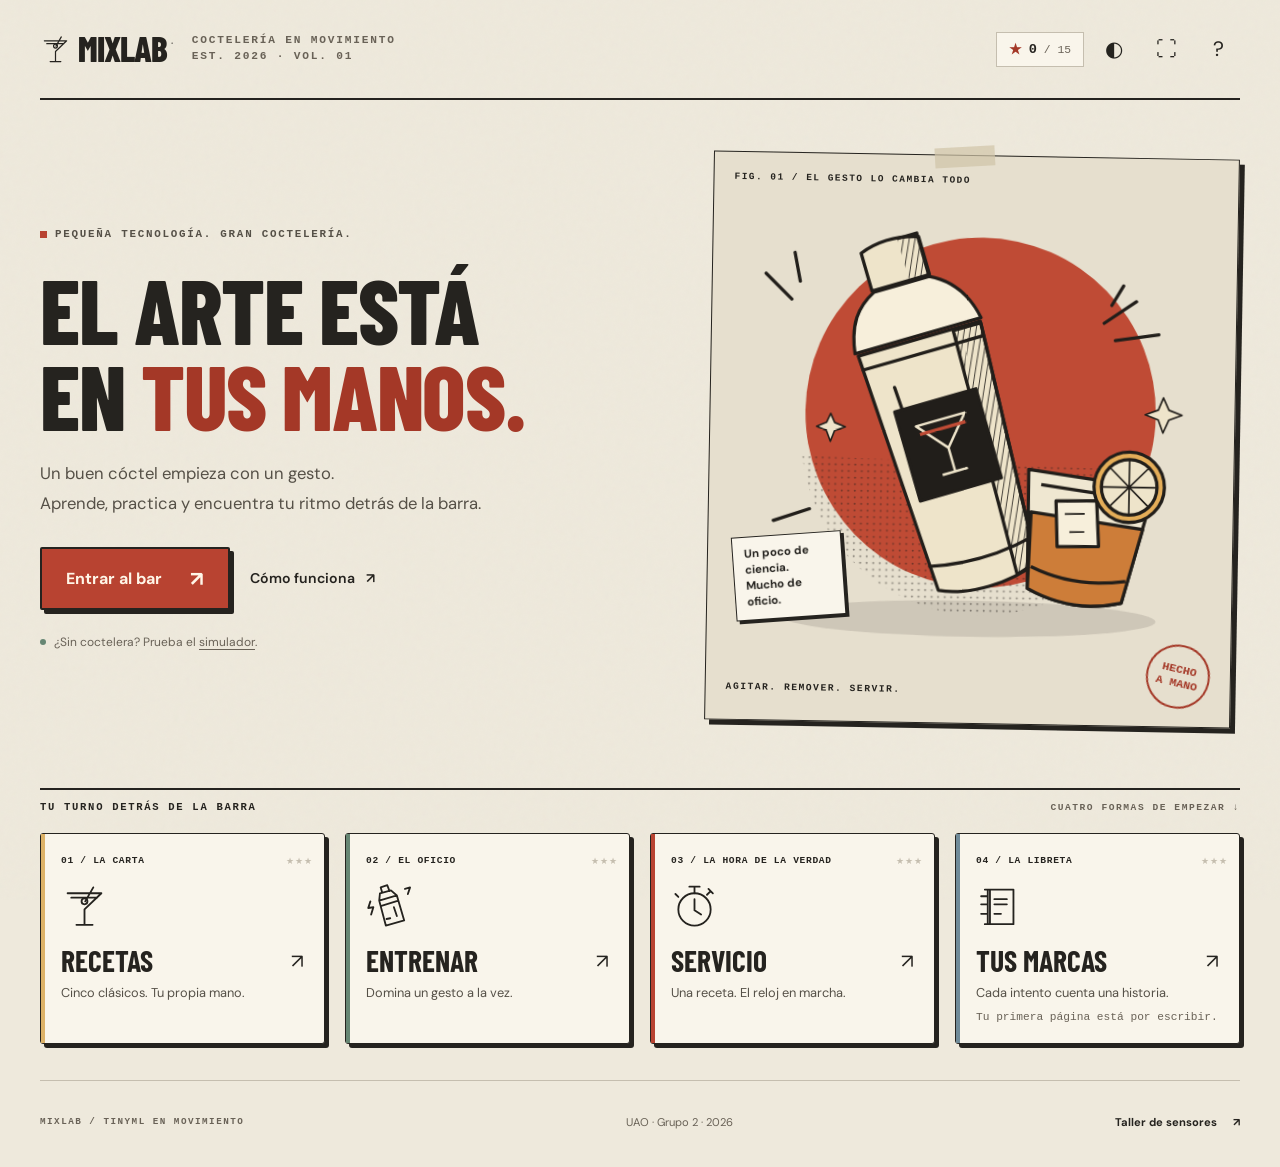
==== commit cdcba7ef: "feat(ui): give MixLab an editorial comic identity" ====
--- a/app/index.html
+++ b/app/index.html
@@ -3,167 +3,66 @@
 <head>
 <meta charset="utf-8">
 <meta name="viewport" content="width=device-width, initial-scale=1, viewport-fit=cover">
-<title>MixLab · Coctelería TinyML</title>
-<meta name="description" content="La coctelera que te enseña: gestos de bartender reconocidos con un sensor inercial y TinyML.">
-<meta name="theme-color" content="#120c07">
-
-<!-- Pantalla completa al añadir a la pantalla de inicio en iPad y iPhone -->
+<title>MixLab · El arte está en tus manos</title>
+<meta name="description" content="Aprende el gesto detrás de un buen cóctel. Recetas, práctica y una coctelera que entiende tus movimientos con TinyML.">
+<meta name="theme-color" content="#eee9dc">
 <meta name="mobile-web-app-capable" content="yes">
 <meta name="apple-mobile-web-app-capable" content="yes">
-<meta name="apple-mobile-web-app-status-bar-style" content="black-translucent">
-<meta name="apple-mobile-web-app-title" content="MixLab">
-
-<link rel="icon" href="data:image/svg+xml,%3Csvg xmlns='http://www.w3.org/2000/svg' viewBox='0 0 64 64'%3E%3Crect width='64' height='64' rx='14' fill='%23120c07'/%3E%3Cpath d='M15 17h34L36 33v13h9v4H19v-4h9V33z' fill='none' stroke='%23f5b942' stroke-width='3.4' stroke-linejoin='round'/%3E%3C/svg%3E">
-
-<!-- La foto de fondo se precarga: es lo primero que se ve y lo único pesado -->
-<link rel="preload" as="image" href="img/bar-1280.webp"
-      imagesrcset="img/bar-640.webp 640w, img/bar-960.webp 960w, img/bar-1280.webp 1280w, img/bar-1672.webp 1672w"
-      imagesizes="100vw">
+<link rel="icon" href="img/favicon.svg" type="image/svg+xml">
+<script src="js/theme.js"></script>
 <link rel="stylesheet" href="css/base.css">
 <link rel="stylesheet" href="css/landing.css">
 </head>
-
 <body>
-
-<!-- ══════════════ FONDO ══════════════ -->
-<div class="fondo" aria-hidden="true">
-  <picture>
-    <source type="image/webp"
-            srcset="img/bar-640.webp 640w, img/bar-960.webp 960w, img/bar-1280.webp 1280w, img/bar-1672.webp 1672w"
-            sizes="100vw">
-    <img src="img/bar-1280.jpg"
-         srcset="img/bar-640.jpg 640w, img/bar-960.jpg 960w, img/bar-1280.jpg 1280w, img/bar-1672.jpg 1672w"
-         sizes="100vw" alt="" decoding="async" fetchpriority="high">
-  </picture>
-  <div class="fondo__velo"></div>
-</div>
-
-<!-- ══════════════ HUD SUPERIOR ══════════════ -->
+<a class="skip-link" href="#contenido">Saltar al contenido</a>
 <header class="hud">
-  <div class="chapa" id="chapaEstrellas" title="Estrellas conseguidas">
-    <span class="chapa__ico" aria-hidden="true">★</span>
-    <span class="chapa__n"><span id="nEstrellas">0</span><small>/15</small></span>
+  <a class="wordmark" href="index.html" aria-label="MixLab, inicio"><svg class="icon" aria-hidden="true"><use href="img/icons.svg#glass"/></svg> MIXLAB<span class="wordmark__dot">·</span></a>
+  <span class="hud__edition eyebrow">COCTELERÍA EN MOVIMIENTO<br>EST. 2026 · VOL. 01</span>
+  <div class="hud__tools">
+    <div class="chapa" id="chapaEstrellas" title="Estrellas conseguidas"><span class="chapa__ico" aria-hidden="true">★</span><span class="chapa__n"><span id="nEstrellas">0</span><small> / 15</small></span></div>
+    <button class="redondo" type="button" data-theme-toggle aria-label="Cambiar tema" title="Cambiar tema">◐</button>
+    <button class="redondo fullscreen" type="button" id="btnPantalla" aria-label="Pantalla completa" title="Pantalla completa">⛶</button>
+    <button class="redondo" type="button" id="btnComo" aria-label="Cómo funciona" aria-expanded="false" aria-controls="hojaComo">?</button>
   </div>
-
-  <nav class="redondos" aria-label="Accesos">
-    <a class="redondo redondo--verde" href="consola.html#taller" aria-label="Taller de sensores" data-tip="Taller">
-      <span aria-hidden="true">🔧</span>
-    </a>
-    <a class="redondo redondo--azul" href="consola.html#progreso" aria-label="Tu libreta" data-tip="Libreta">
-      <span aria-hidden="true">📓</span>
-    </a>
-    <button class="redondo redondo--dorado" type="button" id="btnPantalla" aria-label="Pantalla completa" data-tip="Pantalla">
-      <span aria-hidden="true">⛶</span>
-    </button>
-    <button class="redondo redondo--rojo" type="button" id="btnComo" aria-label="Cómo funciona"
-            aria-expanded="false" aria-controls="hojaComo" data-tip="Ayuda">
-      <span aria-hidden="true">?</span>
-    </button>
-  </nav>
 </header>
-
-<!-- ══════════════ CONTENIDO ══════════════ -->
-<main class="salon">
-
-  <div class="marca">
-    <svg class="marca__copa" viewBox="0 0 120 130" aria-hidden="true">
-      <g fill="none" stroke="currentColor" stroke-width="5" stroke-linecap="round" stroke-linejoin="round">
-        <path d="M14 20h92L60 70v44"/>
-        <path d="M34 114h52"/>
-        <path d="M96 12 78 34"/>
-      </g>
-      <circle cx="60" cy="44" r="7" fill="#9bcf4a"/>
-    </svg>
-    <h1 class="marca__nombre">MixLab</h1>
-    <p class="marca__lema">La coctelera que entiende cómo lo hiciste</p>
-  </div>
-
-  <!-- tarjetas grandes, pensadas para dedo -->
-  <nav class="platos" aria-label="Modos de juego">
-
-    <a class="plato plato--ambar" href="consola.html#recetas">
-      <span class="plato__medallas" id="med-recetas" aria-hidden="true"></span>
-      <span class="plato__ico" aria-hidden="true">🍸</span>
-      <span class="plato__nombre">Recetas</span>
-      <span class="plato__nota">La carta de la casa</span>
-    </a>
-
-    <a class="plato plato--verde" href="consola.html#entrenar">
-      <span class="plato__medallas" id="med-entrenar" aria-hidden="true"></span>
-      <span class="plato__ico" aria-hidden="true">🤲</span>
-      <span class="plato__nombre">Entrenar</span>
-      <span class="plato__nota">Un gesto a la vez</span>
-    </a>
-
-    <a class="plato plato--rojo" href="consola.html#jugar">
-      <span class="plato__medallas" id="med-jugar" aria-hidden="true"></span>
-      <span class="plato__ico" aria-hidden="true">⏱️</span>
-      <span class="plato__nombre">Servicio</span>
-      <span class="plato__nota">La receta contra reloj</span>
-    </a>
-
-    <a class="plato plato--azul" href="consola.html#progreso" id="platoLibreta">
-      <span class="plato__medallas" id="med-libreta" aria-hidden="true"></span>
-      <span class="plato__ico" aria-hidden="true">📓</span>
-      <span class="plato__nombre">Libreta</span>
-      <span class="plato__nota">Tus marcas</span>
-      <span class="plato__candado" hidden aria-hidden="true">
-        <span class="plato__candado-ico">🔒</span>
-        <b>Sirve un cóctel primero</b>
-      </span>
-    </a>
-
-  </nav>
-
-  <a class="grande" href="consola.html">
-    <span class="grande__ico" aria-hidden="true">▶</span>
-    <span class="grande__txt">Entrar al bar</span>
-  </a>
-
-  <p class="firma">
-    <span class="firma__punto" id="puntoPlaca" data-estado="off" aria-hidden="true"></span>
-    <span id="textoPlaca">Sin placa · el simulador está en el Taller</span>
-  </p>
-
+<main class="salon" id="contenido">
+  <section class="hero" aria-labelledby="heroTitle">
+    <div class="hero__copy">
+      <p class="eyebrow hero__kicker"><span></span> PEQUEÑA TECNOLOGÍA. GRAN COCTELERÍA.</p>
+      <h1 id="heroTitle">EL ARTE ESTÁ<br>EN <em>TUS MANOS.</em></h1>
+      <p class="hero__description">Un buen cóctel empieza con un gesto.<br>Aprende, practica y encuentra tu ritmo detrás de la barra.</p>
+      <div class="hero__actions"><a class="grande" href="consola.html#recetas">Entrar al bar <span aria-hidden="true">↗</span></a><button class="text-link" type="button" data-help>Cómo funciona <span aria-hidden="true">↗</span></button></div>
+      <p class="firma"><span class="firma__punto" id="puntoPlaca" aria-hidden="true"></span><span id="textoPlaca">¿Sin coctelera? Prueba el <a href="consola.html#taller">simulador</a>.</span></p>
+    </div>
+    <figure class="hero__art">
+      <div class="art__folio eyebrow">FIG. 01 / EL GESTO LO CAMBIA TODO</div>
+      <img src="img/shaker-editorial.svg" width="640" height="610" alt="Ilustración en tinta de una coctelera junto a un vaso con hielo y una rodaja de naranja." fetchpriority="high">
+      <span class="art__note">Un poco de ciencia.<br>Mucho de oficio.</span>
+      <figcaption><span class="eyebrow">AGITAR. REMOVER. SERVIR.</span><span class="art__stamp">HECHO<br>A MANO</span></figcaption>
+    </figure>
+  </section>
+  <section class="chapters" aria-labelledby="chaptersTitle">
+    <div class="section-rule"><h2 id="chaptersTitle" class="eyebrow">TU TURNO DETRÁS DE LA BARRA</h2><span class="eyebrow">CUATRO FORMAS DE EMPEZAR ↓</span></div>
+    <nav class="platos" aria-label="Modos de juego">
+      <a class="plato plato--ambar" href="consola.html#recetas"><span class="chapter-no">01 / LA CARTA</span><span class="plato__medallas" id="med-recetas" aria-hidden="true"></span><svg class="chapter-icon" aria-hidden="true"><use href="img/icons.svg#glass"/></svg><span class="plato__nombre">Recetas <span aria-hidden="true">↗</span></span><span class="plato__nota">Cinco clásicos. Tu propia mano.</span></a>
+      <a class="plato plato--verde" href="consola.html#entrenar"><span class="chapter-no">02 / EL OFICIO</span><span class="plato__medallas" id="med-entrenar" aria-hidden="true"></span><svg class="chapter-icon" aria-hidden="true"><use href="img/icons.svg#shake"/></svg><span class="plato__nombre">Entrenar <span aria-hidden="true">↗</span></span><span class="plato__nota">Domina un gesto a la vez.</span></a>
+      <a class="plato plato--rojo" href="consola.html#jugar"><span class="chapter-no">03 / LA HORA DE LA VERDAD</span><span class="plato__medallas" id="med-jugar" aria-hidden="true"></span><svg class="chapter-icon" aria-hidden="true"><use href="img/icons.svg#clock"/></svg><span class="plato__nombre">Servicio <span aria-hidden="true">↗</span></span><span class="plato__nota">Una receta. El reloj en marcha.</span></a>
+      <a class="plato plato--azul" href="consola.html#progreso" id="platoLibreta"><span class="chapter-no">04 / LA LIBRETA</span><span class="plato__medallas" id="med-libreta" aria-hidden="true"></span><svg class="chapter-icon" aria-hidden="true"><use href="img/icons.svg#book"/></svg><span class="plato__nombre">Tus marcas <span aria-hidden="true">↗</span></span><span class="plato__nota">Cada intento cuenta una historia.</span><span class="plato__candado" hidden aria-hidden="true">Tu primera página está por escribir.</span></a>
+    </nav>
+  </section>
 </main>
-
-<!-- ══════════════ HOJA: CÓMO FUNCIONA ══════════════ -->
+<footer class="colophon"><span class="eyebrow">MIXLAB / TINYML EN MOVIMIENTO</span><span>UAO · Grupo 2 · 2026</span><a href="consola.html#taller">Taller de sensores <span aria-hidden="true">↗</span></a></footer>
 <div class="velo" id="veloHoja" hidden></div>
-
 <section class="hoja" id="hojaComo" role="dialog" aria-modal="true" aria-labelledby="hojaTitulo" hidden>
-  <div class="hoja__asa" aria-hidden="true"></div>
-  <h2 class="hoja__titulo" id="hojaTitulo">Cómo funciona</h2>
-
+  <p class="eyebrow">DE LA MANO A LA PANTALLA</p><h2 class="hoja__titulo" id="hojaTitulo">El gesto es el ingrediente.</h2>
   <ol class="pasos-ayuda">
-    <li>
-      <span class="pasos-ayuda__n">1</span>
-      <span><b>Conecta la coctelera.</b> Lleva un Arduino con sensor de movimiento.
-      ¿No la tienes a mano? En el <b>Taller</b> hay un simulador que finge los gestos.</span>
-    </li>
-    <li>
-      <span class="pasos-ayuda__n">2</span>
-      <span><b>Elige un cóctel.</b> Cada paso de la receta es un gesto de bartender:
-      agitar, remover, servir, macerar o colar.</span>
-    </li>
-    <li>
-      <span class="pasos-ayuda__n">3</span>
-      <span><b>Prepáralo.</b> La placa reconoce el gesto y manda el resultado.
-      La app cronometra, puntúa y reparte estrellas.</span>
-    </li>
+    <li><span class="pasos-ayuda__n">01</span><span><b>Conecta la coctelera.</b> Su sensor lee tus movimientos. También puedes empezar sin hardware con el simulador del Taller.</span></li>
+    <li><span class="pasos-ayuda__n">02</span><span><b>Elige un clásico.</b> Cada receta te guía por los gestos: agitar, remover, servir, macerar y colar.</span></li>
+    <li><span class="pasos-ayuda__n">03</span><span><b>Encuentra tu ritmo.</b> Sigue los pasos y revisa tu precisión. Cada práctica deja una marca en tu libreta.</span></li>
   </ol>
-
-  <p class="hoja__pie">
-    El modelo corre <b>dentro del Arduino</b>, no aquí: esta app solo representa
-    lo que la placa decide.
-  </p>
-
-  <button class="grande grande--suave" type="button" data-cerrar-hoja>Entendido</button>
+  <p class="hoja__pie">La inteligencia está en la coctelera: el modelo corre dentro del Arduino. MixLab muestra el resultado de cada gesto.</p>
+  <button class="grande" type="button" data-cerrar-hoja>Vamos a ello <span aria-hidden="true">↗</span></button>
 </section>
-
-<!-- protocol.js y game.js traen CLASES, RECETAS y la Libreta: la portada
-     lee las marcas de ahí en vez de reimplementar el formato de guardado. -->
-<script src="js/protocol.js"></script>
-<script src="js/game.js"></script>
-<script src="js/landing.js"></script>
+<script src="js/protocol.js"></script><script src="js/game.js"></script><script src="js/landing.js"></script><script src="js/dialog.js"></script>
 </body>
 </html>
--- a/app/css/base.css
+++ b/app/css/base.css
@@ -1,327 +1,100 @@
-/* ============================================================================
-   base.css — lo que comparten la portada y la consola
-   Tokens, fondo de bar, y las piezas de interfaz gordas: botones circulares,
-   botón grande, tarjetas con relieve, chapas y hojas.
-   ========================================================================== */
+@import url('../fonts/barlow-condensed.css');
+@import url('../fonts/dm-sans.css');
 
+/* MixLab / tinta, papel y acentos de una barra de autor. Todo se sirve local. */
 :root {
+  color-scheme: light;
+  --noche: #eee9dc; --panel: #f9f5eb; --panel-alto: #e3ddcf;
+  --crema: #25231f; --humo: #555047; --humo-2: #696257;
+  --filo: #c5beaf; --tinta: #25231f; --papel: #f9f5eb;
+  --dorado: #a43827; --oro-osc: #822b1e;
+  --ambar: #ddb267; --ambar-osc: #936e32;
+  --verde: #668673; --verde-osc: #355a46;
+  --rojo: #b84331; --rojo-osc: #842d23;
+  --azul: #708b99; --azul-osc: #3c6173;
+  --morado: #978780; --morado-osc: #65544e;
+  --accent-ink: #fff6e8; --shadow: #25231f;
+  --borde: 2px; --r-card: 3px; --r: 3px; --r-sm: 2px;
+  --redonda: 'DM Sans', sans-serif; --display: 'Barlow Condensed', Impact, sans-serif;
+  --mono: 'Courier New', monospace;
+  --seg-t: env(safe-area-inset-top, 0px); --seg-b: env(safe-area-inset-bottom, 0px);
+  --seg-l: env(safe-area-inset-left, 0px); --seg-r: env(safe-area-inset-right, 0px);
+}
+:root[data-theme='dark'] {
   color-scheme: dark;
-
-  /* --- colores de juego --- */
-  --ambar:     #f0a32a;  --ambar-osc: #a8660d;
-  --verde:     #35a06a;  --verde-osc: #1d6742;
-  --rojo:      #d9564a;  --rojo-osc:  #96301f;
-  --azul:      #3f88c5;  --azul-osc:  #235a8c;
-  --dorado:    #f5b942;  --oro-osc:   #96700f;
-  --morado:    #8a6bc4;  --morado-osc:#523d80;
-
-  /* --- superficies --- */
-  --noche:     #120c07;
-  --panel:     #17120d;          /* fondo sólido de panel y de gráfica */
-  --panel-alto:#221a13;
-  --filo:      rgba(255,255,255,.14);
-
-  /* --- tintas --- */
-  --crema:     #fff8ec;
-  --humo:      rgba(255, 248, 236, .74);
-  --humo-2:    rgba(255, 248, 236, .52);
-
-  --borde:  3px;
-  --r-card: 26px;
-  --r:      18px;
-  --r-sm:   12px;
-
-  --seg-t: env(safe-area-inset-top, 0px);
-  --seg-b: env(safe-area-inset-bottom, 0px);
-  --seg-l: env(safe-area-inset-left, 0px);
-  --seg-r: env(safe-area-inset-right, 0px);
-
-  /* Fuente redondeada: en iPad y iPhone sale la del sistema, que es justo
-     el tipo gordito que pide esta interfaz. */
-  --redonda: ui-rounded, "SF Pro Rounded", -apple-system, "Segoe UI Variable Display",
-             "Hiragino Maru Gothic ProN", "Arial Rounded MT Bold", system-ui, sans-serif;
-  --mono: ui-monospace, SFMono-Regular, "SF Mono", Menlo, Consolas, monospace;
+  --noche: #211f1c; --panel: #2c2924; --panel-alto: #35312b;
+  --crema: #eee7d8; --humo: #d1c7b6; --humo-2: #b9af9e;
+  --filo: #675f52; --tinta: #eee7d8; --papel: #2c2924;
+  --dorado: #e89978; --oro-osc: #cf775b; --shadow: #0f0e0c;
 }
-
-/* --- tokens de visualización: los lee chart.js ---
-   Validados contra la superficie de panel #17120d: los tres ejes pasan
-   3:1 de contraste y las distancias de daltonismo. */
+@media (prefers-color-scheme: dark) {
+  :root:not([data-theme='light']) {
+    color-scheme: dark;
+    --noche: #211f1c; --panel: #2c2924; --panel-alto: #35312b;
+    --crema: #eee7d8; --humo: #d1c7b6; --humo-2: #b9af9e;
+    --filo: #675f52; --tinta: #eee7d8; --papel: #2c2924;
+    --dorado: #e89978; --oro-osc: #cf775b; --shadow: #0f0e0c;
+  }
+}
 .viz-root {
-  --surface-1:      #17120d;
-  --viz-grid:       #2c231a;
-  --viz-axis:       #463829;
-  --text-primary:   #fff8ec;
-  --text-secondary: rgba(255,248,236,.62);
-  --series-1: #3987e5;   /* eje X */
-  --series-2: #d95926;   /* eje Y */
-  --series-3: #199e70;   /* eje Z */
+  --surface-1: #25231f; --viz-grid: #39362f; --viz-axis: #726c60;
+  --text-primary: #f7f0df; --text-secondary: #c8bead;
+  --series-1: #78b3e5; --series-2: #ee995e; --series-3: #82cba4;
 }
-
-/* ============================================================ reset */
 *, *::before, *::after { box-sizing: border-box; }
-
-/* El atributo [hidden] vale display:none en la hoja del navegador, que
-   pierde contra cualquier regla de clase con display propio: un
-   .btn { display:inline-flex } deja el botón a la vista aunque el JS le
-   ponga hidden. Esta regla lo zanja para toda la hoja. */
 [hidden] { display: none !important; }
-
-@media (prefers-reduced-motion: reduce) {
-  *, *::before, *::after { animation-duration: .001ms !important; transition-duration: .001ms !important; }
-}
-
-html, body { height: 100%; }
-
-body {
-  margin: 0;
-  background: var(--noche);
-  color: var(--crema);
-  font-family: var(--redonda);
-  font-size: 16px;
-  line-height: 1.4;
-  -webkit-text-size-adjust: 100%;
-  -webkit-tap-highlight-color: transparent;
-  overscroll-behavior: none;
-}
-
-a { text-decoration: none; color: inherit; }
-button { font: inherit; color: inherit; }
+html, body { min-height: 100%; }
+body { margin: 0; background: var(--noche); color: var(--crema); font: 16px/1.5 var(--redonda); -webkit-text-size-adjust: 100%; -webkit-tap-highlight-color: transparent; }
+body::before { content: ''; position: fixed; inset: 0; background-image: url("data:image/svg+xml,%3Csvg viewBox='0 0 180 180' xmlns='http://www.w3.org/2000/svg'%3E%3Cfilter id='n'%3E%3CfeTurbulence type='fractalNoise' baseFrequency='.8' numOctaves='3' stitchTiles='stitch'/%3E%3C/filter%3E%3Cpath fill='%23776b50' filter='url(%23n)' opacity='.2' d='M0 0h180v180H0z'/%3E%3C/svg%3E"); opacity: .12; pointer-events: none; z-index: 0; }
+a { color: inherit; text-decoration: none; }
+button, input, select { font: inherit; color: inherit; }
+button, a, input, select { touch-action: manipulation; }
 canvas { display: block; }
-
-:where(a, button, input, select, [tabindex]):focus-visible {
-  outline: 3px solid var(--dorado);
-  outline-offset: 3px;
-  border-radius: 8px;
-}
-
-.solo-lectores {
-  position: absolute; width: 1px; height: 1px; padding: 0; margin: -1px;
-  overflow: hidden; clip: rect(0 0 0 0); white-space: nowrap; border: 0;
-}
-
-/* ============================================================ fondo */
-.fondo { position: fixed; inset: 0; z-index: 0; }
-
-.fondo img {
-  width: 100%; height: 100%;
-  object-fit: cover;
-  object-position: 62% 42%;
-  /* Miniatura borrosa de 200 bytes detrás: evita el fogonazo negro mientras
-     baja la foto de verdad. */
-  background: url("[data-uri]") center/cover no-repeat;
-}
-
-/* Velo: sin blur a propósito. Un backdrop-filter a pantalla completa cuesta
-   caro en iPad; un par de degradados dan el mismo contraste gratis. */
-.fondo__velo {
-  position: absolute; inset: 0;
-  background:
-    linear-gradient(180deg, rgba(10,6,3,.74) 0%, rgba(10,6,3,.20) 28%, rgba(10,6,3,.40) 64%, rgba(10,6,3,.88) 100%),
-    radial-gradient(120% 80% at 50% 38%, transparent 38%, rgba(10,6,3,.48) 100%);
-}
-
-/* La consola tiene mucho más contenido encima: necesita la foto más apagada
-   o los paneles se pelean con las botellas del fondo. */
-.fondo--hondo .fondo__velo {
-  background:
-    linear-gradient(180deg, rgba(10,6,3,.88) 0%, rgba(10,6,3,.72) 40%, rgba(10,6,3,.90) 100%),
-    radial-gradient(120% 80% at 50% 30%, rgba(10,6,3,.35) 0%, rgba(10,6,3,.78) 100%);
-}
-
-/* En vertical estrecho la foto se recorta mucho por los lados: este encuadre
-   deja la estantería iluminada, no el mueble oscuro. */
-@media (orientation: portrait) and (max-width: 620px) {
-  .fondo img { object-position: 57% 32%; }
-}
-
-/* ============================================================ piezas gordas */
-
-/* --- botón circular --- */
-.redondo {
-  width: 56px; height: 56px; flex: none;
-  display: grid; place-items: center;
-  border-radius: 50%;
-  border: var(--borde) solid rgba(255,255,255,.92);
-  font-size: 1.35rem; cursor: pointer; color: #fff;
-  box-shadow: 0 5px 0 rgba(0,0,0,.38), 0 10px 22px rgba(0,0,0,.45),
-              inset 0 3px 0 rgba(255,255,255,.42);
-  transition: transform .12s ease, box-shadow .12s ease;
-  touch-action: manipulation;
-}
-.redondo > * { filter: drop-shadow(0 1px 1px rgba(0,0,0,.45)); line-height: 1; }
-.redondo:active { transform: translateY(4px); box-shadow: 0 1px 0 rgba(0,0,0,.38), 0 4px 10px rgba(0,0,0,.4), inset 0 3px 0 rgba(255,255,255,.42); }
-.redondo:disabled { opacity: .4; cursor: not-allowed; }
-
-.redondo--verde  { background: linear-gradient(180deg, #5fc994, var(--verde) 46%, var(--verde-osc)); }
-.redondo--azul   { background: linear-gradient(180deg, #78b6e8, var(--azul) 46%, var(--azul-osc)); }
-.redondo--dorado { background: linear-gradient(180deg, #ffd978, var(--dorado) 46%, var(--oro-osc)); color: #40290a; }
-.redondo--rojo   { background: linear-gradient(180deg, #ef8b7e, var(--rojo) 46%, var(--rojo-osc)); font-weight: 900; }
-.redondo--morado { background: linear-gradient(180deg, #ab92dd, var(--morado) 46%, var(--morado-osc)); }
-.redondo--humo   { background: linear-gradient(180deg, #4a423a, #2a241e 46%, #17120e); border-color: rgba(255,255,255,.4); }
-
-/* --- botón grande --- */
-.grande {
-  display: inline-flex; align-items: center; justify-content: center; gap: 12px;
-  width: 100%; min-height: 66px; padding: 15px 28px;
-  border: var(--borde) solid rgba(255,255,255,.95);
-  border-radius: 999px; cursor: pointer;
-  background: linear-gradient(180deg, #ffd978, var(--dorado) 46%, var(--oro-osc));
-  color: #3a2405;
-  font-size: clamp(1.05rem, 4.2vw, 1.3rem); font-weight: 800;
-  box-shadow: 0 7px 0 rgba(0,0,0,.42), 0 16px 34px rgba(0,0,0,.5),
-              inset 0 3px 0 rgba(255,255,255,.62);
-  transition: transform .12s ease, box-shadow .12s ease;
-  touch-action: manipulation;
-}
-.grande:active:not(:disabled) { transform: translateY(6px); box-shadow: 0 1px 0 rgba(0,0,0,.42), 0 6px 14px rgba(0,0,0,.45), inset 0 3px 0 rgba(255,255,255,.62); }
-.grande:disabled { opacity: .45; cursor: not-allowed; }
-.grande__ico { font-size: .9em; }
-
-.grande--verde { background: linear-gradient(180deg, #62c894, var(--verde) 46%, var(--verde-osc)); color: #042416; }
-.grande--rojo  { background: linear-gradient(180deg, #ef8b7e, var(--rojo) 46%, var(--rojo-osc)); color: #fff; }
-.grande--suave { background: linear-gradient(180deg, #4a423a, #2a241e 46%, #17120e); color: var(--crema); border-color: rgba(255,255,255,.35); }
-.grande--chico { min-height: 52px; font-size: .96rem; padding: 12px 20px; }
-
-/* --- botón mediano, para barras de herramientas --- */
-.pieza {
-  display: inline-flex; align-items: center; justify-content: center; gap: 7px;
-  min-height: 48px; padding: 11px 18px; cursor: pointer;
-  border-radius: 999px; border: 2px solid rgba(255,255,255,.28);
-  background: linear-gradient(180deg, #3b332b, #241d17);
-  color: var(--crema); font-size: .9rem; font-weight: 700;
-  box-shadow: 0 4px 0 rgba(0,0,0,.4), inset 0 2px 0 rgba(255,255,255,.16);
-  transition: transform .12s ease, box-shadow .12s ease;
-  touch-action: manipulation;
-}
-.pieza:active:not(:disabled) { transform: translateY(3px); box-shadow: 0 1px 0 rgba(0,0,0,.4), inset 0 2px 0 rgba(255,255,255,.16); }
-.pieza:disabled { opacity: .4; cursor: not-allowed; }
-.pieza[aria-pressed="true"], .pieza.es-activa {
-  background: linear-gradient(180deg, #ffd978, var(--dorado) 48%, var(--oro-osc));
-  border-color: rgba(255,255,255,.9); color: #3a2405;
-}
-
-/* --- chapa: pastilla de datos --- */
-.chapa {
-  display: inline-flex; align-items: center; gap: 8px;
-  padding: 8px 16px 8px 12px; border-radius: 999px;
-  border: var(--borde) solid rgba(255,255,255,.92);
-  background: linear-gradient(180deg, #ffd978, var(--dorado) 48%, var(--oro-osc));
-  color: #40290a; font-weight: 800; font-size: 1.05rem;
-  box-shadow: 0 4px 0 rgba(0,0,0,.35), 0 10px 22px rgba(0,0,0,.45),
-              inset 0 2px 0 rgba(255,255,255,.6);
-}
-.chapa__ico { font-size: 1.1rem; }
-.chapa__n small { opacity: .62; font-size: .8em; }
-
-.chapa--humo {
-  background: linear-gradient(180deg, #3b332b, #211a14);
-  border-color: rgba(255,255,255,.34); color: var(--crema);
-  font-size: .92rem; font-weight: 700;
-}
-
-/* --- tarjeta con relieve --- */
-.plato {
-  position: relative;
-  display: flex; flex-direction: column; align-items: center; justify-content: center; gap: 2px;
-  min-height: 116px; padding: 14px 10px 12px;
-  border-radius: var(--r-card);
-  border: var(--borde) solid rgba(255,255,255,.9);
-  cursor: pointer; text-align: center;
-  /* El relieve gordo: sombra dura abajo + brillo dentro arriba. Al pulsar
-     la tarjeta baja y la sombra se acorta, como una tecla de verdad. */
-  box-shadow: 0 6px 0 rgba(0,0,0,.4), 0 14px 30px rgba(0,0,0,.5),
-              inset 0 3px 0 rgba(255,255,255,.5);
-  transition: transform .12s ease, box-shadow .12s ease;
-  touch-action: manipulation;
-}
-.plato:active { transform: translateY(5px); box-shadow: 0 1px 0 rgba(0,0,0,.4), 0 6px 14px rgba(0,0,0,.45), inset 0 3px 0 rgba(255,255,255,.5); }
-
-.plato--ambar  { background: linear-gradient(180deg, #f8c163, var(--ambar) 46%, var(--ambar-osc)); color: #3a2405; }
-.plato--verde  { background: linear-gradient(180deg, #62c894, var(--verde) 46%, var(--verde-osc)); color: #062416; }
-.plato--rojo   { background: linear-gradient(180deg, #ef8b7e, var(--rojo) 46%, var(--rojo-osc)); color: #370d07; }
-.plato--azul   { background: linear-gradient(180deg, #7bb8e9, var(--azul) 46%, var(--azul-osc)); color: #06223a; }
-.plato--morado { background: linear-gradient(180deg, #b39ce4, var(--morado) 46%, var(--morado-osc)); color: #1b1030; }
-
-.plato__ico { font-size: clamp(1.7rem, 6vw, 2.2rem); line-height: 1; filter: drop-shadow(0 2px 2px rgba(0,0,0,.3)); }
-.plato__nombre { font-size: clamp(1rem, 4vw, 1.2rem); font-weight: 800; line-height: 1.1; text-shadow: 0 1px 0 rgba(255,255,255,.35); }
-.plato__nota { font-size: clamp(.72rem, 2.8vw, .82rem); font-weight: 600; opacity: .72; line-height: 1.2; }
-
-/* medallas: tres estrellas arriba, como en los juegos de recetas */
-.plato__medallas {
-  position: absolute; top: 8px; left: 0; right: 0;
-  display: flex; justify-content: center; gap: 3px;
-  font-size: .72rem; line-height: 1;
-}
-.plato__medallas i { font-style: normal; opacity: .3; }
-.plato__medallas i.on { opacity: 1; color: #fff8d0; text-shadow: 0 0 6px rgba(255,230,140,.95), 0 1px 1px rgba(0,0,0,.4); }
-
-.plato__candado {
-  position: absolute; inset: 0;
-  display: flex; flex-direction: column; align-items: center; justify-content: center; gap: 5px;
-  border-radius: calc(var(--r-card) - var(--borde));
-  background: rgba(8,5,3,.62); text-align: center; padding: 0 10px;
-}
-.plato__candado-ico { font-size: 1.7rem; line-height: 1; }
-.plato__candado b { font-size: .74rem; font-weight: 700; color: var(--humo); line-height: 1.2; }
-
-/* El candado tapa la tarjeta entera: si el contenido de debajo sigue
-   visible, el icono se monta sobre el nombre y se lee «Li🔒ta». */
-.plato.es-bloqueado { filter: saturate(.5); }
-.plato.es-bloqueado > :not(.plato__candado) { visibility: hidden; }
-
-/* --- panel oscuro sobre la foto --- */
-.panel {
-  background: rgba(23,18,13,.82);
-  border: 2px solid var(--filo);
-  border-radius: var(--r);
-  box-shadow: 0 10px 30px rgba(0,0,0,.45), inset 0 1px 0 rgba(255,255,255,.07);
-}
-
-/* --- hoja inferior --- */
-.velo {
-  position: fixed; inset: 0; z-index: 8;
-  background: rgba(6,4,2,.66);
-  animation: velo-entra .18s ease;
-}
-@keyframes velo-entra { from { opacity: 0; } }
-
-.hoja {
-  position: fixed; z-index: 9; left: 0; right: 0; bottom: 0;
-  max-height: 88dvh; overflow-y: auto;
-  padding: 14px calc(var(--seg-r) + 22px) calc(var(--seg-b) + 22px) calc(var(--seg-l) + 22px);
-  border-radius: 30px 30px 0 0;
-  border-top: var(--borde) solid rgba(255,255,255,.3);
-  background: linear-gradient(180deg, #221a13, #14100c);
-  box-shadow: 0 -16px 50px rgba(0,0,0,.7);
-  animation: hoja-sube .26s cubic-bezier(.22,1,.36,1);
-}
-@keyframes hoja-sube { from { transform: translateY(100%); } }
-
-.hoja__asa { width: 44px; height: 5px; border-radius: 3px; background: rgba(255,255,255,.28); margin: 0 auto 14px; }
-.hoja__titulo { margin: 0 0 6px; font-size: 1.35rem; font-weight: 800; text-align: center; }
-.hoja__nota { margin: 0 0 16px; text-align: center; color: var(--humo-2); font-size: .88rem; font-weight: 600; }
-
-@media (min-width: 760px) and (min-height: 700px) {
-  .redondo { width: 62px; height: 62px; font-size: 1.5rem; }
-  .hoja {
-    left: 50%; right: auto; bottom: 50%; transform: translate(-50%, 50%);
-    width: min(620px, 92vw); border-radius: 30px;
-    border: var(--borde) solid rgba(255,255,255,.3);
-  }
-  @keyframes hoja-sube { from { transform: translate(-50%, 60%); opacity: 0; } }
-}
-
-/* ============================================================ recado */
-/* Va ARRIBA, bajo el HUD: abajo siempre hay un botón principal a pantalla
-   completa y el aviso se le montaba encima justo cuando hay que pulsarlo. */
-.recado {
-  position: fixed; z-index: 30; left: 50%; top: calc(var(--seg-t) + 80px);
-  transform: translate(-50%, -14px);
-  padding: 12px 22px; border-radius: 999px; max-width: calc(100vw - 32px); text-align: center;
-  background: linear-gradient(180deg, #3b332b, #1d1711);
-  border: 2px solid rgba(255,255,255,.3); color: var(--crema);
-  font-size: .9rem; font-weight: 700; box-shadow: 0 10px 30px rgba(0,0,0,.7);
-  opacity: 0; transition: opacity .18s ease, transform .18s ease;
-  pointer-events: none;
-}
+:where(a, button, input, select, [tabindex]):focus-visible { outline: 3px solid var(--dorado); outline-offset: 5px; }
+.solo-lectores { position: absolute; width: 1px; height: 1px; padding: 0; margin: -1px; overflow: hidden; clip: rect(0 0 0 0); white-space: nowrap; border: 0; }
+.skip-link { position: fixed; top: -100px; left: 16px; z-index: 50; padding: 12px 18px; background: var(--panel); border: 2px solid var(--tinta); }
+.skip-link:focus { top: 12px; }
+.icon { width: 28px; height: 28px; display: inline-block; vertical-align: middle; flex: none; }
+.eyebrow { font: 700 .7rem/1.4 var(--mono); letter-spacing: .16em; text-transform: uppercase; }
+.redondo { width: 46px; height: 46px; flex: none; display: grid; place-items: center; padding: 0; border: 1px solid var(--filo); border-radius: 2px; background: var(--panel); color: var(--crema); font-size: 1.3rem; cursor: pointer; transition: transform .18s ease, border-color .18s ease; }
+.redondo:hover { border-color: var(--tinta); transform: translateY(-2px); }
+.redondo:active { transform: translateY(1px); }
+.redondo:disabled { opacity: .45; cursor: not-allowed; }
+.grande { display: inline-flex; align-items: center; justify-content: center; gap: 14px; width: 100%; min-height: 56px; padding: 14px 24px; border: 2px solid #25231f; border-radius: 2px; background: var(--rojo); color: var(--accent-ink); font-weight: 700; cursor: pointer; box-shadow: 4px 4px 0 var(--shadow); transition: transform .18s ease, box-shadow .18s ease; }
+.grande:active:not(:disabled) { transform: translate(3px, 3px); box-shadow: 1px 1px 0 var(--shadow); }
+.grande:disabled, .pieza:disabled { opacity: .48; cursor: not-allowed; }
+.grande--verde { background: var(--verde-osc); }
+.grande--suave { background: var(--panel); color: var(--crema); border-color: var(--tinta); }
+.grande--chico { min-height: 48px; padding: 10px 16px; font-size: .92rem; }
+.pieza { display: inline-flex; justify-content: center; align-items: center; gap: 7px; min-height: 46px; padding: 10px 16px; border: 1px solid var(--filo); border-radius: 2px; background: var(--panel); color: var(--crema); cursor: pointer; font-size: .88rem; font-weight: 600; transition: background .18s ease, transform .18s ease; }
+.pieza[aria-pressed='true'], .pieza.es-activa { background: var(--crema); border-color: var(--crema); color: var(--panel); }
+.pieza:active:not(:disabled) { transform: translateY(1px); }
+.chapa { display: inline-flex; align-items: center; gap: 7px; padding: 8px 12px; border: 1px solid var(--filo); background: var(--panel); font: 700 .85rem var(--mono); white-space: nowrap; }
+.chapa__ico { color: var(--dorado); }
+.chapa__n small { color: var(--humo-2); font-weight: 400; }
+.plato { position: relative; display: flex; flex-direction: column; align-items: flex-start; text-align: left; justify-content: flex-start; gap: 8px; padding: 24px; min-width: 0; min-height: 210px; border: 1.5px solid var(--tinta); border-radius: var(--r-card); background: var(--panel); color: var(--crema); box-shadow: 4px 4px 0 var(--shadow); cursor: pointer; transition: transform .2s ease, box-shadow .2s ease; }
+.plato--ambar { --card-accent: var(--ambar); } .plato--verde { --card-accent: var(--verde); } .plato--rojo { --card-accent: var(--rojo); } .plato--azul { --card-accent: var(--azul); } .plato--morado { --card-accent: var(--morado); }
+.plato::before { content: ''; position: absolute; left: 0; top: 0; bottom: 0; width: 4px; background: var(--card-accent, var(--rojo)); }
+.plato:active { transform: translate(3px, 3px); box-shadow: 1px 1px 0 var(--shadow); }
+.plato__ico { display: block; color: var(--crema); margin-bottom: 6px; }
+.plato__ico .icon { width: 58px; height: 58px; }
+.plato__nombre { font: 700 1.8rem/1 var(--display); text-transform: uppercase; }
+.plato__nota { color: var(--humo); font-size: .88rem; line-height: 1.45; }
+.plato__medallas { position: absolute; top: 19px; right: 17px; display: flex; gap: 3px; font-size: .8rem; }
+.plato__medallas i { font-style: normal; color: var(--filo); }
+.plato__medallas i.on { color: var(--dorado); }
+.plato__grados { margin-top: auto; padding-top: 8px; }
+.plato__candado { color: var(--humo-2); font: .7rem var(--mono); }
+.panel { background: var(--panel); border: 1px solid var(--filo); border-radius: var(--r); }
+.velo { position: fixed; inset: 0; z-index: 20; background: #161410b8; animation: fade-in .2s ease; }
+.hoja { position: fixed; z-index: 21; left: 12px; right: 12px; bottom: 12px; max-height: 88dvh; overflow-y: auto; padding: 22px 24px calc(var(--seg-b) + 24px); background: var(--panel); border: 2px solid var(--tinta); box-shadow: 7px 7px 0 var(--shadow); animation: panel-in .25s ease; }
+.hoja__asa { width: 38px; height: 3px; background: var(--filo); margin: 0 auto 20px; }
+.hoja__titulo { font: 700 2.6rem/1 var(--display); text-transform: uppercase; margin: 0 0 10px; }
+.hoja__nota { color: var(--humo); margin: 0 0 18px; }
+.recado { position: fixed; z-index: 30; left: 50%; top: calc(var(--seg-t) + 86px); transform: translate(-50%, -8px); padding: 12px 22px; max-width: calc(100vw - 32px); background: var(--crema); color: var(--panel); border: 1px solid var(--panel); box-shadow: 3px 3px 0 var(--shadow); font-size: .9rem; opacity: 0; transition: opacity .18s ease, transform .18s ease; pointer-events: none; }
 .recado.es-visible { opacity: 1; transform: translate(-50%, 0); }
+@media (hover: hover) { .plato:hover { transform: translateY(-3px); box-shadow: 5px 7px 0 var(--shadow); } .grande:hover:not(:disabled) { transform: translateY(-2px); box-shadow: 4px 6px 0 var(--shadow); } }
+@media (min-width: 760px) { .hoja { width: min(620px, 90vw); left: 50%; right: auto; bottom: 50%; translate: -50% 50%; padding: 30px; } }
+@keyframes fade-in { from { opacity: 0; } }
+@keyframes panel-in { from { opacity: 0; transform: translateY(7px); } }
+@media (prefers-reduced-motion: reduce) { *, *::before, *::after { animation: none !important; transition: none !important; scroll-behavior: auto !important; } }
--- a/app/css/landing.css
+++ b/app/css/landing.css
@@ -1,120 +1,70 @@
-/* ============================================================================
-   landing.css — solo lo propio de la portada
-   Los tokens, el fondo y las piezas gordas viven en base.css.
-   ========================================================================== */
-
-body { overflow: hidden; }
-
-/* ============================================================ HUD */
-.hud {
-  position: fixed; z-index: 3;
-  top: calc(var(--seg-t) + 12px);
-  left: calc(var(--seg-l) + 14px);
-  right: calc(var(--seg-r) + 14px);
-  display: flex; align-items: center; gap: 12px;
+.hud, .salon, .colophon { position: relative; z-index: 1; width: min(1280px, 100% - 40px); margin-inline: auto; }
+.hud { display: flex; align-items: center; min-height: 86px; gap: 20px; border-bottom: 2px solid var(--tinta); padding-top: var(--seg-t); }
+.wordmark { display: inline-flex; gap: 7px; align-items: center; font: 800 2.2rem/1 var(--display); letter-spacing: -.03em; }
+.wordmark .icon { width: 31px; height: 37px; }
+.wordmark__dot { align-self: flex-start; font: .7rem var(--redonda); margin: 5px 0 0 -3px; }
+.hud__edition { display: none; color: var(--humo-2); }
+.hud__tools { margin-left: auto; display: flex; align-items: center; gap: 8px; }
+.hud .redondo { border: none; background: transparent; width: 44px; }
+.hud .chapa, .fullscreen { display: none; }
+.hero { display: grid; padding-top: 32px; }
+.hero__copy { align-self: center; }
+.hero__kicker { color: var(--humo); display: flex; align-items: center; gap: 8px; font-size: .61rem; }
+.hero__kicker span { width: 7px; height: 7px; background: var(--rojo); display: inline-block; }
+h1 { margin: 24px 0 22px; font: 800 clamp(3rem, 11.7vw, 6.8rem)/.94 var(--display); letter-spacing: -.015em; }
+h1 em { font-style: normal; color: var(--dorado); }
+.hero__description { color: var(--humo); font-size: 1rem; line-height: 1.8; max-width: 43ch; }
+.hero__actions { display: flex; flex-wrap: wrap; align-items: center; gap: 20px; margin-top: 28px; }
+.hero__actions .grande { width: auto; min-width: 190px; }
+.grande span { margin-left: auto; font-size: 1.3rem; }
+.text-link { background: none; border: 0; padding: 12px 0; min-height: 44px; font-size: .88rem; font-weight: 600; cursor: pointer; }
+.text-link span { margin-left: 8px; }
+.text-link:hover, .colophon a:hover { color: var(--dorado); }
+.firma { display: flex; gap: 8px; align-items: center; color: var(--humo-2); font-size: .75rem; margin-top: 23px; }
+.firma a { text-decoration: underline; text-underline-offset: 3px; }
+.firma__punto { width: 6px; height: 6px; border-radius: 50%; background: var(--verde); flex: none; }
+.hero__art { position: relative; margin: 26px 0 24px; border: 1.5px solid var(--tinta); background: #e6dfce; color: #25231f; box-shadow: 5px 5px 0 var(--shadow); transform: rotate(1deg); min-width: 0; }
+.hero__art::before { content: ''; position: absolute; width: 60px; height: 20px; background: #d1c5a8b3; top: -9px; left: 42%; transform: rotate(-4deg); }
+.art__folio { padding: 18px 20px 0; font-size: .59rem; }
+.hero__art img { display: block; width: 100%; height: auto; margin-top: -10px; animation: settle-in .8s ease both; }
+.art__note { position: absolute; bottom: 18%; left: 5%; max-width: 110px; padding: 9px 11px; background: #f9f5eb; border: 1.5px solid #25231f; font: 700 .72rem/1.4 var(--redonda); box-shadow: 3px 3px 0 #25231f; transform: rotate(-5deg); }
+.hero__art figcaption { display: flex; align-items: center; justify-content: space-between; padding: 0 20px 18px; }
+.hero__art figcaption .eyebrow { font-size: .6rem; }
+.art__stamp { width: 64px; height: 64px; border: 2px solid #a43827; border-radius: 50%; color: #a43827; display: grid; place-content: center; text-align: center; font: 700 .73rem/1.2 var(--mono); transform: rotate(12deg); margin-top: -35px; }
+.chapters { margin: 32px 0 36px; }
+.section-rule { display: flex; align-items: center; justify-content: space-between; gap: 10px; border-top: 2px solid var(--tinta); margin-bottom: 18px; padding-top: 10px; }
+.section-rule h2 { margin: 0; font-size: .66rem; }
+.section-rule > span { display: none; color: var(--humo-2); font-size: .6rem; }
+.platos { display: grid; grid-template-columns: 1fr; gap: 16px; }
+.platos .plato { min-height: 208px; padding: 20px; }
+.chapter-no { font: 700 .6rem/1.4 var(--mono); letter-spacing: .07em; padding-right: 32px; }
+.chapter-icon { width: 47px; height: 47px; margin: 8px 0; }
+.platos .plato__nombre { display: flex; justify-content: space-between; align-items: center; width: 100%; font-size: 1.85rem; }
+.plato__nombre > span { font: 1.25rem var(--redonda); }
+.platos .plato__medallas { top: 21px; right: 12px; font-size: .55rem; gap: 1px; }
+.platos .plato__nota { font-size: .8rem; }
+.colophon { display: flex; flex-wrap: wrap; justify-content: space-between; align-items: center; gap: 14px; padding: 20px 0 calc(22px + var(--seg-b)); border-top: 1px solid var(--filo); color: var(--humo-2); font-size: .7rem; }
+.colophon .eyebrow { font-size: .58rem; }
+.colophon a { font-weight: 700; color: var(--crema); min-height: 44px; display: inline-flex; align-items: center; gap: 16px; }
+.pasos-ayuda { list-style: none; padding: 0; margin: 28px 0; display: grid; gap: 22px; }
+.pasos-ayuda li { display: grid; grid-template-columns: 32px 1fr; gap: 15px; color: var(--humo); font-size: .94rem; }
+.pasos-ayuda b { color: var(--crema); display: block; margin-bottom: 3px; }
+.pasos-ayuda__n { font: 700 1.8rem/1 var(--display); color: var(--dorado); }
+.hoja__pie { border-top: 1px solid var(--filo); padding-top: 16px; margin-bottom: 24px; color: var(--humo-2); font-size: .83rem; }
+@keyframes settle-in { from { opacity: 0; transform: translateY(6px) rotate(-1deg); } }
+@media (min-width: 480px) { .hud .chapa { display: inline-flex; } .platos { grid-template-columns: repeat(2, minmax(0, 1fr)); } .hero__art { max-width: 540px; } }
+@media (min-width: 760px) {
+  .hud, .salon, .colophon { width: min(1280px, 100% - 80px); }
+  .hud { min-height: 100px; } .hud__edition, .fullscreen { display: block; } .fullscreen { display: grid; }
+  .hero { grid-template-columns: 1.13fr 1fr; align-items: center; gap: 42px; padding-block: 48px 26px; }
+  h1 { font-size: clamp(4rem, 7.1vw, 6.8rem); }
+  .hero__art { margin: 0 5px 0 0; }
+  .hero__kicker { font-size: .61rem; }
+  .section-rule > span { display: inline; }
 }
-.redondos { display: flex; gap: 10px; margin-left: auto; }
-
-/* ============================================================ salón */
-.salon {
-  position: relative; z-index: 2;
-  min-height: 100dvh;
-  display: flex; flex-direction: column; align-items: center; justify-content: center;
-  gap: clamp(14px, 2.4dvh, 26px);
-  padding:
-    calc(var(--seg-t) + 88px) calc(var(--seg-r) + 18px)
-    calc(var(--seg-b) + 18px) calc(var(--seg-l) + 18px);
-  text-align: center;
+@media (min-width: 1100px) {
+  .hero { gap: 70px; padding-top: 55px; }
+  .hero__description { font-size: 1.04rem; }
+  .platos { grid-template-columns: repeat(4, minmax(0, 1fr)); gap: 20px; }
+  .chapters { margin-top: 38px; } .hero__kicker { font-size: .68rem; }
 }
-
-/* --- marca --- */
-.marca { display: flex; flex-direction: column; align-items: center; gap: 2px; }
-
-.marca__copa {
-  width: clamp(52px, 9dvh, 80px); height: auto;
-  color: var(--dorado);
-  /* El neón de la foto, repetido en el logo. Dos sombras: una cerca y
-     saturada, otra lejos y difusa. */
-  filter: drop-shadow(0 0 5px rgba(245,185,66,.9)) drop-shadow(0 0 18px rgba(240,140,30,.55));
-}
-
-.marca__nombre {
-  margin: 4px 0 0;
-  font-size: clamp(2.6rem, 9.5vw, 4.4rem);
-  font-weight: 800; letter-spacing: -.01em; line-height: 1;
-  color: var(--crema);
-  text-shadow: 0 2px 0 rgba(0,0,0,.5), 0 0 18px rgba(245,185,66,.5), 0 8px 26px rgba(0,0,0,.65);
-}
-
-.marca__lema {
-  margin: 6px 0 0;
-  font-size: clamp(.88rem, 3.4vw, 1.05rem);
-  font-weight: 600; color: var(--humo);
-  text-shadow: 0 2px 6px rgba(0,0,0,.8);
-}
-
-/* --- tarjetas --- */
-.platos {
-  display: grid; gap: 12px;
-  grid-template-columns: repeat(2, minmax(0, 1fr));
-  width: 100%; max-width: 560px;
-}
-
-.grande { max-width: 560px; }
-
-/* --- firma --- */
-.firma {
-  margin: 0; display: flex; align-items: center; gap: 8px;
-  font-size: .82rem; font-weight: 600; color: var(--humo);
-  text-shadow: 0 2px 6px rgba(0,0,0,.85);
-}
-.firma__punto { width: 9px; height: 9px; border-radius: 50%; background: #7c7268; flex: none; }
-.firma__punto[data-estado="on"] { background: #57d39a; box-shadow: 0 0 10px rgba(87,211,154,.9); }
-
-/* ============================================================ hoja de ayuda */
-.pasos-ayuda { margin: 0; padding: 0; list-style: none; display: grid; gap: 14px; text-align: left; }
-.pasos-ayuda li { display: grid; grid-template-columns: 38px 1fr; gap: 12px; align-items: start; font-size: .93rem; color: var(--humo); }
-.pasos-ayuda b { color: var(--crema); }
-.pasos-ayuda__n {
-  width: 38px; height: 38px; display: grid; place-items: center;
-  border-radius: 50%; font-weight: 800; color: #3a2405;
-  background: linear-gradient(180deg, #ffd978, var(--dorado) 50%, var(--oro-osc));
-  box-shadow: inset 0 2px 0 rgba(255,255,255,.55);
-}
-.hoja__pie {
-  margin: 18px 0 16px; padding: 12px 14px;
-  border-radius: 14px; background: rgba(245,185,66,.1);
-  border: 1px solid rgba(245,185,66,.28);
-  font-size: .86rem; color: var(--humo); text-align: left;
-}
-.hoja__pie b { color: var(--dorado); }
-
-/* ============================================================ apaisado / iPad */
-
-/* Apaisado y poco alto (teléfono de lado): todo en fila para no perder alto. */
-@media (orientation: landscape) and (max-height: 560px) {
-  .salon { padding-top: calc(var(--seg-t) + 74px); gap: 12px; }
-  .marca { flex-direction: row; align-items: center; gap: 12px; }
-  .marca__copa { width: 44px; }
-  .marca__nombre { font-size: 2rem; }
-  .marca__lema { display: none; }
-  .platos { grid-template-columns: repeat(4, minmax(0, 1fr)); max-width: 820px; }
-  .plato { min-height: 92px; }
-  .plato__medallas { top: 6px; }
-  .grande { min-height: 58px; max-width: 420px; }
-}
-
-/* iPad y pantallas grandes: mismo diseño, más aire y todo más grande. */
-@media (min-width: 760px) and (min-height: 700px) {
-  .platos { grid-template-columns: repeat(4, minmax(0, 1fr)); max-width: 880px; gap: 16px; }
-  .plato { min-height: 152px; border-radius: 30px; }
-  .grande { max-width: 440px; min-height: 76px; }
-  .salon { gap: 30px; }
-}
-
-/* Teléfonos bajos: que el botón grande nunca quede fuera de pantalla. */
-@media (max-height: 680px) and (orientation: portrait) {
-  .salon { gap: 12px; padding-top: calc(var(--seg-t) + 80px); }
-  .marca__copa { width: 46px; }
-  .plato { min-height: 100px; }
-}
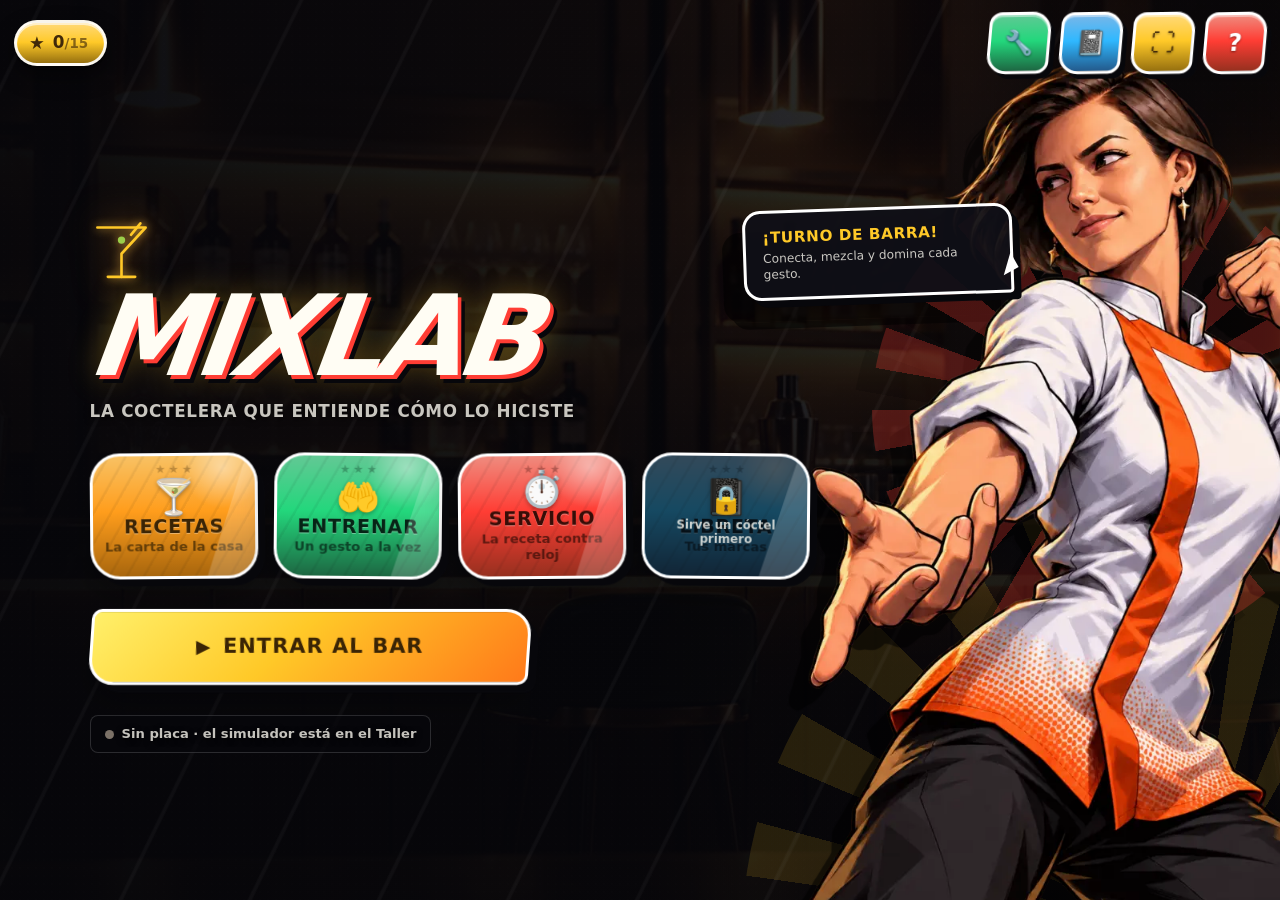
==== commit 6353fa40: "feat(app): redesign MixLab as animated comic fighter UI" ====
--- a/app/index.html
+++ b/app/index.html
@@ -3,66 +3,180 @@
 <head>
 <meta charset="utf-8">
 <meta name="viewport" content="width=device-width, initial-scale=1, viewport-fit=cover">
-<title>MixLab · El arte está en tus manos</title>
-<meta name="description" content="Aprende el gesto detrás de un buen cóctel. Recetas, práctica y una coctelera que entiende tus movimientos con TinyML.">
-<meta name="theme-color" content="#eee9dc">
+<title>MixLab · Coctelería TinyML</title>
+<meta name="description" content="La coctelera que te enseña: gestos de bartender reconocidos con un sensor inercial y TinyML.">
+<meta name="theme-color" content="#120c07">
+
+<!-- Pantalla completa al añadir a la pantalla de inicio en iPad y iPhone -->
 <meta name="mobile-web-app-capable" content="yes">
 <meta name="apple-mobile-web-app-capable" content="yes">
-<link rel="icon" href="img/favicon.svg" type="image/svg+xml">
-<script src="js/theme.js"></script>
+<meta name="apple-mobile-web-app-status-bar-style" content="black-translucent">
+<meta name="apple-mobile-web-app-title" content="MixLab">
+
+<link rel="icon" href="data:image/svg+xml,%3Csvg xmlns='http://www.w3.org/2000/svg' viewBox='0 0 64 64'%3E%3Crect width='64' height='64' rx='14' fill='%23120c07'/%3E%3Cpath d='M15 17h34L36 33v13h9v4H19v-4h9V33z' fill='none' stroke='%23f5b942' stroke-width='3.4' stroke-linejoin='round'/%3E%3C/svg%3E">
+
+<!-- La foto de fondo se precarga: es lo primero que se ve y lo único pesado -->
+<link rel="preload" as="image" href="img/bar-1280.webp"
+      imagesrcset="img/bar-640.webp 640w, img/bar-960.webp 960w, img/bar-1280.webp 1280w, img/bar-1672.webp 1672w"
+      imagesizes="100vw">
 <link rel="stylesheet" href="css/base.css">
 <link rel="stylesheet" href="css/landing.css">
 </head>
+
 <body>
-<a class="skip-link" href="#contenido">Saltar al contenido</a>
+
+<!-- ══════════════ FONDO ══════════════ -->
+<div class="fondo" aria-hidden="true">
+  <picture>
+    <source type="image/webp"
+            srcset="img/bar-640.webp 640w, img/bar-960.webp 960w, img/bar-1280.webp 1280w, img/bar-1672.webp 1672w"
+            sizes="100vw">
+    <img src="img/bar-1280.jpg"
+         srcset="img/bar-640.jpg 640w, img/bar-960.jpg 960w, img/bar-1280.jpg 1280w, img/bar-1672.jpg 1672w"
+         sizes="100vw" alt="" decoding="async" fetchpriority="high">
+  </picture>
+  <div class="fondo__velo"></div>
+</div>
+
+<div class="comic-atmosphere" aria-hidden="true">
+  <span class="comic-atmosphere__burst"></span>
+  <span class="comic-atmosphere__speed"></span>
+</div>
+
+<aside class="landing-coach" aria-label="Coach de MixLab">
+  <span class="landing-coach__halo" aria-hidden="true"></span>
+  <img src="img/coach/coach-welcome-confident.webp"
+       alt="La coach de MixLab te invita a comenzar"
+       width="768" height="1152" decoding="async">
+  <p class="landing-coach__bubble"><b>¡Turno de barra!</b><span>Conecta, mezcla y domina cada gesto.</span></p>
+</aside>
+
+<!-- ══════════════ HUD SUPERIOR ══════════════ -->
 <header class="hud">
-  <a class="wordmark" href="index.html" aria-label="MixLab, inicio"><svg class="icon" aria-hidden="true"><use href="img/icons.svg#glass"/></svg> MIXLAB<span class="wordmark__dot">·</span></a>
-  <span class="hud__edition eyebrow">COCTELERÍA EN MOVIMIENTO<br>EST. 2026 · VOL. 01</span>
-  <div class="hud__tools">
-    <div class="chapa" id="chapaEstrellas" title="Estrellas conseguidas"><span class="chapa__ico" aria-hidden="true">★</span><span class="chapa__n"><span id="nEstrellas">0</span><small> / 15</small></span></div>
-    <button class="redondo" type="button" data-theme-toggle aria-label="Cambiar tema" title="Cambiar tema">◐</button>
-    <button class="redondo fullscreen" type="button" id="btnPantalla" aria-label="Pantalla completa" title="Pantalla completa">⛶</button>
-    <button class="redondo" type="button" id="btnComo" aria-label="Cómo funciona" aria-expanded="false" aria-controls="hojaComo">?</button>
+  <div class="chapa" id="chapaEstrellas" title="Estrellas conseguidas">
+    <span class="chapa__ico" aria-hidden="true">★</span>
+    <span class="chapa__n"><span id="nEstrellas">0</span><small>/15</small></span>
   </div>
+
+  <nav class="redondos" aria-label="Accesos">
+    <a class="redondo redondo--verde" href="consola.html#taller" aria-label="Taller de sensores" data-tip="Taller">
+      <span aria-hidden="true">🔧</span>
+    </a>
+    <a class="redondo redondo--azul" href="consola.html#progreso" aria-label="Tu libreta" data-tip="Libreta">
+      <span aria-hidden="true">📓</span>
+    </a>
+    <button class="redondo redondo--dorado" type="button" id="btnPantalla" aria-label="Pantalla completa" data-tip="Pantalla">
+      <span aria-hidden="true">⛶</span>
+    </button>
+    <button class="redondo redondo--rojo" type="button" id="btnComo" aria-label="Cómo funciona"
+            aria-expanded="false" aria-controls="hojaComo" data-tip="Ayuda">
+      <span aria-hidden="true">?</span>
+    </button>
+  </nav>
 </header>
-<main class="salon" id="contenido">
-  <section class="hero" aria-labelledby="heroTitle">
-    <div class="hero__copy">
-      <p class="eyebrow hero__kicker"><span></span> PEQUEÑA TECNOLOGÍA. GRAN COCTELERÍA.</p>
-      <h1 id="heroTitle">EL ARTE ESTÁ<br>EN <em>TUS MANOS.</em></h1>
-      <p class="hero__description">Un buen cóctel empieza con un gesto.<br>Aprende, practica y encuentra tu ritmo detrás de la barra.</p>
-      <div class="hero__actions"><a class="grande" href="consola.html#recetas">Entrar al bar <span aria-hidden="true">↗</span></a><button class="text-link" type="button" data-help>Cómo funciona <span aria-hidden="true">↗</span></button></div>
-      <p class="firma"><span class="firma__punto" id="puntoPlaca" aria-hidden="true"></span><span id="textoPlaca">¿Sin coctelera? Prueba el <a href="consola.html#taller">simulador</a>.</span></p>
-    </div>
-    <figure class="hero__art">
-      <div class="art__folio eyebrow">FIG. 01 / EL GESTO LO CAMBIA TODO</div>
-      <img src="img/shaker-editorial.svg" width="640" height="610" alt="Ilustración en tinta de una coctelera junto a un vaso con hielo y una rodaja de naranja." fetchpriority="high">
-      <span class="art__note">Un poco de ciencia.<br>Mucho de oficio.</span>
-      <figcaption><span class="eyebrow">AGITAR. REMOVER. SERVIR.</span><span class="art__stamp">HECHO<br>A MANO</span></figcaption>
-    </figure>
-  </section>
-  <section class="chapters" aria-labelledby="chaptersTitle">
-    <div class="section-rule"><h2 id="chaptersTitle" class="eyebrow">TU TURNO DETRÁS DE LA BARRA</h2><span class="eyebrow">CUATRO FORMAS DE EMPEZAR ↓</span></div>
-    <nav class="platos" aria-label="Modos de juego">
-      <a class="plato plato--ambar" href="consola.html#recetas"><span class="chapter-no">01 / LA CARTA</span><span class="plato__medallas" id="med-recetas" aria-hidden="true"></span><svg class="chapter-icon" aria-hidden="true"><use href="img/icons.svg#glass"/></svg><span class="plato__nombre">Recetas <span aria-hidden="true">↗</span></span><span class="plato__nota">Cinco clásicos. Tu propia mano.</span></a>
-      <a class="plato plato--verde" href="consola.html#entrenar"><span class="chapter-no">02 / EL OFICIO</span><span class="plato__medallas" id="med-entrenar" aria-hidden="true"></span><svg class="chapter-icon" aria-hidden="true"><use href="img/icons.svg#shake"/></svg><span class="plato__nombre">Entrenar <span aria-hidden="true">↗</span></span><span class="plato__nota">Domina un gesto a la vez.</span></a>
-      <a class="plato plato--rojo" href="consola.html#jugar"><span class="chapter-no">03 / LA HORA DE LA VERDAD</span><span class="plato__medallas" id="med-jugar" aria-hidden="true"></span><svg class="chapter-icon" aria-hidden="true"><use href="img/icons.svg#clock"/></svg><span class="plato__nombre">Servicio <span aria-hidden="true">↗</span></span><span class="plato__nota">Una receta. El reloj en marcha.</span></a>
-      <a class="plato plato--azul" href="consola.html#progreso" id="platoLibreta"><span class="chapter-no">04 / LA LIBRETA</span><span class="plato__medallas" id="med-libreta" aria-hidden="true"></span><svg class="chapter-icon" aria-hidden="true"><use href="img/icons.svg#book"/></svg><span class="plato__nombre">Tus marcas <span aria-hidden="true">↗</span></span><span class="plato__nota">Cada intento cuenta una historia.</span><span class="plato__candado" hidden aria-hidden="true">Tu primera página está por escribir.</span></a>
-    </nav>
-  </section>
+
+<!-- ══════════════ CONTENIDO ══════════════ -->
+<main class="salon">
+
+  <div class="marca">
+    <svg class="marca__copa" viewBox="0 0 120 130" aria-hidden="true">
+      <g fill="none" stroke="currentColor" stroke-width="5" stroke-linecap="round" stroke-linejoin="round">
+        <path d="M14 20h92L60 70v44"/>
+        <path d="M34 114h52"/>
+        <path d="M96 12 78 34"/>
+      </g>
+      <circle cx="60" cy="44" r="7" fill="#9bcf4a"/>
+    </svg>
+    <h1 class="marca__nombre">MixLab</h1>
+    <p class="marca__lema">La coctelera que entiende cómo lo hiciste</p>
+  </div>
+
+  <!-- tarjetas grandes, pensadas para dedo -->
+  <nav class="platos" aria-label="Modos de juego">
+
+    <a class="plato plato--ambar" href="consola.html#recetas">
+      <span class="plato__medallas" id="med-recetas" aria-hidden="true"></span>
+      <span class="plato__ico" aria-hidden="true">🍸</span>
+      <span class="plato__nombre">Recetas</span>
+      <span class="plato__nota">La carta de la casa</span>
+    </a>
+
+    <a class="plato plato--verde" href="consola.html#entrenar">
+      <span class="plato__medallas" id="med-entrenar" aria-hidden="true"></span>
+      <span class="plato__ico" aria-hidden="true">🤲</span>
+      <span class="plato__nombre">Entrenar</span>
+      <span class="plato__nota">Un gesto a la vez</span>
+    </a>
+
+    <a class="plato plato--rojo" href="consola.html#jugar">
+      <span class="plato__medallas" id="med-jugar" aria-hidden="true"></span>
+      <span class="plato__ico" aria-hidden="true">⏱️</span>
+      <span class="plato__nombre">Servicio</span>
+      <span class="plato__nota">La receta contra reloj</span>
+    </a>
+
+    <a class="plato plato--azul" href="consola.html#progreso" id="platoLibreta">
+      <span class="plato__medallas" id="med-libreta" aria-hidden="true"></span>
+      <span class="plato__ico" aria-hidden="true">📓</span>
+      <span class="plato__nombre">Libreta</span>
+      <span class="plato__nota">Tus marcas</span>
+      <span class="plato__candado" hidden aria-hidden="true">
+        <span class="plato__candado-ico">🔒</span>
+        <b>Sirve un cóctel primero</b>
+      </span>
+    </a>
+
+  </nav>
+
+  <a class="grande" href="consola.html">
+    <span class="grande__ico" aria-hidden="true">▶</span>
+    <span class="grande__txt">Entrar al bar</span>
+  </a>
+
+  <p class="firma">
+    <span class="firma__punto" id="puntoPlaca" data-estado="off" aria-hidden="true"></span>
+    <span id="textoPlaca">Sin placa · el simulador está en el Taller</span>
+  </p>
+
 </main>
-<footer class="colophon"><span class="eyebrow">MIXLAB / TINYML EN MOVIMIENTO</span><span>UAO · Grupo 2 · 2026</span><a href="consola.html#taller">Taller de sensores <span aria-hidden="true">↗</span></a></footer>
+
+<!-- ══════════════ HOJA: CÓMO FUNCIONA ══════════════ -->
 <div class="velo" id="veloHoja" hidden></div>
+
 <section class="hoja" id="hojaComo" role="dialog" aria-modal="true" aria-labelledby="hojaTitulo" hidden>
-  <p class="eyebrow">DE LA MANO A LA PANTALLA</p><h2 class="hoja__titulo" id="hojaTitulo">El gesto es el ingrediente.</h2>
+  <div class="hoja__asa" aria-hidden="true"></div>
+  <h2 class="hoja__titulo" id="hojaTitulo">Cómo funciona</h2>
+
   <ol class="pasos-ayuda">
-    <li><span class="pasos-ayuda__n">01</span><span><b>Conecta la coctelera.</b> Su sensor lee tus movimientos. También puedes empezar sin hardware con el simulador del Taller.</span></li>
-    <li><span class="pasos-ayuda__n">02</span><span><b>Elige un clásico.</b> Cada receta te guía por los gestos: agitar, remover, servir, macerar y colar.</span></li>
-    <li><span class="pasos-ayuda__n">03</span><span><b>Encuentra tu ritmo.</b> Sigue los pasos y revisa tu precisión. Cada práctica deja una marca en tu libreta.</span></li>
+    <li>
+      <span class="pasos-ayuda__n">1</span>
+      <span><b>Conecta la coctelera.</b> Lleva un Arduino con sensor de movimiento.
+      ¿No la tienes a mano? En el <b>Taller</b> hay un simulador que finge los gestos.</span>
+    </li>
+    <li>
+      <span class="pasos-ayuda__n">2</span>
+      <span><b>Elige un cóctel.</b> Cada paso de la receta es un gesto de bartender:
+      agitar, remover, servir, macerar o colar.</span>
+    </li>
+    <li>
+      <span class="pasos-ayuda__n">3</span>
+      <span><b>Prepáralo.</b> La placa reconoce el gesto y manda el resultado.
+      La app cronometra, puntúa y reparte estrellas.</span>
+    </li>
   </ol>
-  <p class="hoja__pie">La inteligencia está en la coctelera: el modelo corre dentro del Arduino. MixLab muestra el resultado de cada gesto.</p>
-  <button class="grande" type="button" data-cerrar-hoja>Vamos a ello <span aria-hidden="true">↗</span></button>
+
+  <p class="hoja__pie">
+    El modelo corre <b>dentro del Arduino</b>, no aquí: esta app solo representa
+    lo que la placa decide.
+  </p>
+
+  <button class="grande grande--suave" type="button" data-cerrar-hoja>Entendido</button>
 </section>
-<script src="js/protocol.js"></script><script src="js/game.js"></script><script src="js/landing.js"></script><script src="js/dialog.js"></script>
+
+<!-- protocol.js y game.js traen CLASES, RECETAS y la Libreta: la portada
+     lee las marcas de ahí en vez de reimplementar el formato de guardado. -->
+<script src="js/protocol.js"></script>
+<script src="js/game.js"></script>
+<script src="js/landing.js"></script>
 </body>
 </html>
--- a/app/css/base.css
+++ b/app/css/base.css
@@ -1,100 +1,444 @@
-@import url('../fonts/barlow-condensed.css');
-@import url('../fonts/dm-sans.css');
-
-/* MixLab / tinta, papel y acentos de una barra de autor. Todo se sirve local. */
+/* ============================================================================
+   base.css — lo que comparten la portada y la consola
+   Tokens, fondo de bar, y las piezas de interfaz gordas: botones circulares,
+   botón grande, tarjetas con relieve, chapas y hojas.
+   ========================================================================== */
+
 :root {
-  color-scheme: light;
-  --noche: #eee9dc; --panel: #f9f5eb; --panel-alto: #e3ddcf;
-  --crema: #25231f; --humo: #555047; --humo-2: #696257;
-  --filo: #c5beaf; --tinta: #25231f; --papel: #f9f5eb;
-  --dorado: #a43827; --oro-osc: #822b1e;
-  --ambar: #ddb267; --ambar-osc: #936e32;
-  --verde: #668673; --verde-osc: #355a46;
-  --rojo: #b84331; --rojo-osc: #842d23;
-  --azul: #708b99; --azul-osc: #3c6173;
-  --morado: #978780; --morado-osc: #65544e;
-  --accent-ink: #fff6e8; --shadow: #25231f;
-  --borde: 2px; --r-card: 3px; --r: 3px; --r-sm: 2px;
-  --redonda: 'DM Sans', sans-serif; --display: 'Barlow Condensed', Impact, sans-serif;
-  --mono: 'Courier New', monospace;
-  --seg-t: env(safe-area-inset-top, 0px); --seg-b: env(safe-area-inset-bottom, 0px);
-  --seg-l: env(safe-area-inset-left, 0px); --seg-r: env(safe-area-inset-right, 0px);
-}
-:root[data-theme='dark'] {
   color-scheme: dark;
-  --noche: #211f1c; --panel: #2c2924; --panel-alto: #35312b;
-  --crema: #eee7d8; --humo: #d1c7b6; --humo-2: #b9af9e;
-  --filo: #675f52; --tinta: #eee7d8; --papel: #2c2924;
-  --dorado: #e89978; --oro-osc: #cf775b; --shadow: #0f0e0c;
-}
-@media (prefers-color-scheme: dark) {
-  :root:not([data-theme='light']) {
-    color-scheme: dark;
-    --noche: #211f1c; --panel: #2c2924; --panel-alto: #35312b;
-    --crema: #eee7d8; --humo: #d1c7b6; --humo-2: #b9af9e;
-    --filo: #675f52; --tinta: #eee7d8; --papel: #2c2924;
-    --dorado: #e89978; --oro-osc: #cf775b; --shadow: #0f0e0c;
+
+  /* --- colores de juego --- */
+  --ambar:     #f0a32a;  --ambar-osc: #a8660d;
+  --verde:     #35a06a;  --verde-osc: #1d6742;
+  --rojo:      #d9564a;  --rojo-osc:  #96301f;
+  --azul:      #3f88c5;  --azul-osc:  #235a8c;
+  --dorado:    #f5b942;  --oro-osc:   #96700f;
+  --morado:    #8a6bc4;  --morado-osc:#523d80;
+
+  /* --- superficies --- */
+  --noche:     #120c07;
+  --panel:     #17120d;          /* fondo sólido de panel y de gráfica */
+  --panel-alto:#221a13;
+  --filo:      rgba(255,255,255,.14);
+
+  /* --- tintas --- */
+  --crema:     #fff8ec;
+  --humo:      rgba(255, 248, 236, .74);
+  --humo-2:    rgba(255, 248, 236, .52);
+
+  --borde:  3px;
+  --r-card: 26px;
+  --r:      18px;
+  --r-sm:   12px;
+
+  --seg-t: env(safe-area-inset-top, 0px);
+  --seg-b: env(safe-area-inset-bottom, 0px);
+  --seg-l: env(safe-area-inset-left, 0px);
+  --seg-r: env(safe-area-inset-right, 0px);
+
+  /* Fuente redondeada: en iPad y iPhone sale la del sistema, que es justo
+     el tipo gordito que pide esta interfaz. */
+  --redonda: ui-rounded, "SF Pro Rounded", -apple-system, "Segoe UI Variable Display",
+             "Hiragino Maru Gothic ProN", "Arial Rounded MT Bold", system-ui, sans-serif;
+  --mono: ui-monospace, SFMono-Regular, "SF Mono", Menlo, Consolas, monospace;
+}
+
+/* --- tokens de visualización: los lee chart.js ---
+   Validados contra la superficie de panel #17120d: los tres ejes pasan
+   3:1 de contraste y las distancias de daltonismo. */
+.viz-root {
+  --surface-1:      #17120d;
+  --viz-grid:       #2c231a;
+  --viz-axis:       #463829;
+  --text-primary:   #fff8ec;
+  --text-secondary: rgba(255,248,236,.62);
+  --series-1: #3987e5;   /* eje X */
+  --series-2: #d95926;   /* eje Y */
+  --series-3: #199e70;   /* eje Z */
+}
+
+/* ============================================================ reset */
+*, *::before, *::after { box-sizing: border-box; }
+
+/* El atributo [hidden] vale display:none en la hoja del navegador, que
+   pierde contra cualquier regla de clase con display propio: un
+   .btn { display:inline-flex } deja el botón a la vista aunque el JS le
+   ponga hidden. Esta regla lo zanja para toda la hoja. */
+[hidden] { display: none !important; }
+
+@media (prefers-reduced-motion: reduce) {
+  *, *::before, *::after { animation-duration: .001ms !important; transition-duration: .001ms !important; }
+}
+
+html, body { height: 100%; }
+
+body {
+  margin: 0;
+  background: var(--noche);
+  color: var(--crema);
+  font-family: var(--redonda);
+  font-size: 16px;
+  line-height: 1.4;
+  -webkit-text-size-adjust: 100%;
+  -webkit-tap-highlight-color: transparent;
+  overscroll-behavior: none;
+}
+
+a { text-decoration: none; color: inherit; }
+button { font: inherit; color: inherit; }
+canvas { display: block; }
+
+:where(a, button, input, select, [tabindex]):focus-visible {
+  outline: 3px solid var(--dorado);
+  outline-offset: 3px;
+  border-radius: 8px;
+}
+
+.solo-lectores {
+  position: absolute; width: 1px; height: 1px; padding: 0; margin: -1px;
+  overflow: hidden; clip: rect(0 0 0 0); white-space: nowrap; border: 0;
+}
+
+/* ============================================================ fondo */
+.fondo { position: fixed; inset: 0; z-index: 0; }
+
+.fondo img {
+  width: 100%; height: 100%;
+  object-fit: cover;
+  object-position: 62% 42%;
+  /* Miniatura borrosa de 200 bytes detrás: evita el fogonazo negro mientras
+     baja la foto de verdad. */
+  background: url("[data-uri]") center/cover no-repeat;
+}
+
+/* Velo: sin blur a propósito. Un backdrop-filter a pantalla completa cuesta
+   caro en iPad; un par de degradados dan el mismo contraste gratis. */
+.fondo__velo {
+  position: absolute; inset: 0;
+  background:
+    linear-gradient(180deg, rgba(10,6,3,.74) 0%, rgba(10,6,3,.20) 28%, rgba(10,6,3,.40) 64%, rgba(10,6,3,.88) 100%),
+    radial-gradient(120% 80% at 50% 38%, transparent 38%, rgba(10,6,3,.48) 100%);
+}
+
+/* La consola tiene mucho más contenido encima: necesita la foto más apagada
+   o los paneles se pelean con las botellas del fondo. */
+.fondo--hondo .fondo__velo {
+  background:
+    linear-gradient(180deg, rgba(10,6,3,.88) 0%, rgba(10,6,3,.72) 40%, rgba(10,6,3,.90) 100%),
+    radial-gradient(120% 80% at 50% 30%, rgba(10,6,3,.35) 0%, rgba(10,6,3,.78) 100%);
+}
+
+/* En vertical estrecho la foto se recorta mucho por los lados: este encuadre
+   deja la estantería iluminada, no el mueble oscuro. */
+@media (orientation: portrait) and (max-width: 620px) {
+  .fondo img { object-position: 57% 32%; }
+}
+
+/* ============================================================ piezas gordas */
+
+/* --- botón circular --- */
+.redondo {
+  width: 56px; height: 56px; flex: none;
+  display: grid; place-items: center;
+  border-radius: 50%;
+  border: var(--borde) solid rgba(255,255,255,.92);
+  font-size: 1.35rem; cursor: pointer; color: #fff;
+  box-shadow: 0 5px 0 rgba(0,0,0,.38), 0 10px 22px rgba(0,0,0,.45),
+              inset 0 3px 0 rgba(255,255,255,.42);
+  transition: transform .12s ease, box-shadow .12s ease;
+  touch-action: manipulation;
+}
+.redondo > * { filter: drop-shadow(0 1px 1px rgba(0,0,0,.45)); line-height: 1; }
+.redondo:active { transform: translateY(4px); box-shadow: 0 1px 0 rgba(0,0,0,.38), 0 4px 10px rgba(0,0,0,.4), inset 0 3px 0 rgba(255,255,255,.42); }
+.redondo:disabled { opacity: .4; cursor: not-allowed; }
+
+.redondo--verde  { background: linear-gradient(180deg, #5fc994, var(--verde) 46%, var(--verde-osc)); }
+.redondo--azul   { background: linear-gradient(180deg, #78b6e8, var(--azul) 46%, var(--azul-osc)); }
+.redondo--dorado { background: linear-gradient(180deg, #ffd978, var(--dorado) 46%, var(--oro-osc)); color: #40290a; }
+.redondo--rojo   { background: linear-gradient(180deg, #ef8b7e, var(--rojo) 46%, var(--rojo-osc)); font-weight: 900; }
+.redondo--morado { background: linear-gradient(180deg, #ab92dd, var(--morado) 46%, var(--morado-osc)); }
+.redondo--humo   { background: linear-gradient(180deg, #4a423a, #2a241e 46%, #17120e); border-color: rgba(255,255,255,.4); }
+
+/* --- botón grande --- */
+.grande {
+  display: inline-flex; align-items: center; justify-content: center; gap: 12px;
+  width: 100%; min-height: 66px; padding: 15px 28px;
+  border: var(--borde) solid rgba(255,255,255,.95);
+  border-radius: 999px; cursor: pointer;
+  background: linear-gradient(180deg, #ffd978, var(--dorado) 46%, var(--oro-osc));
+  color: #3a2405;
+  font-size: clamp(1.05rem, 4.2vw, 1.3rem); font-weight: 800;
+  box-shadow: 0 7px 0 rgba(0,0,0,.42), 0 16px 34px rgba(0,0,0,.5),
+              inset 0 3px 0 rgba(255,255,255,.62);
+  transition: transform .12s ease, box-shadow .12s ease;
+  touch-action: manipulation;
+}
+.grande:active:not(:disabled) { transform: translateY(6px); box-shadow: 0 1px 0 rgba(0,0,0,.42), 0 6px 14px rgba(0,0,0,.45), inset 0 3px 0 rgba(255,255,255,.62); }
+.grande:disabled { opacity: .45; cursor: not-allowed; }
+.grande__ico { font-size: .9em; }
+
+.grande--verde { background: linear-gradient(180deg, #62c894, var(--verde) 46%, var(--verde-osc)); color: #042416; }
+.grande--rojo  { background: linear-gradient(180deg, #ef8b7e, var(--rojo) 46%, var(--rojo-osc)); color: #fff; }
+.grande--suave { background: linear-gradient(180deg, #4a423a, #2a241e 46%, #17120e); color: var(--crema); border-color: rgba(255,255,255,.35); }
+.grande--chico { min-height: 52px; font-size: .96rem; padding: 12px 20px; }
+
+/* --- botón mediano, para barras de herramientas --- */
+.pieza {
+  display: inline-flex; align-items: center; justify-content: center; gap: 7px;
+  min-height: 48px; padding: 11px 18px; cursor: pointer;
+  border-radius: 999px; border: 2px solid rgba(255,255,255,.28);
+  background: linear-gradient(180deg, #3b332b, #241d17);
+  color: var(--crema); font-size: .9rem; font-weight: 700;
+  box-shadow: 0 4px 0 rgba(0,0,0,.4), inset 0 2px 0 rgba(255,255,255,.16);
+  transition: transform .12s ease, box-shadow .12s ease;
+  touch-action: manipulation;
+}
+.pieza:active:not(:disabled) { transform: translateY(3px); box-shadow: 0 1px 0 rgba(0,0,0,.4), inset 0 2px 0 rgba(255,255,255,.16); }
+.pieza:disabled { opacity: .4; cursor: not-allowed; }
+.pieza[aria-pressed="true"], .pieza.es-activa {
+  background: linear-gradient(180deg, #ffd978, var(--dorado) 48%, var(--oro-osc));
+  border-color: rgba(255,255,255,.9); color: #3a2405;
+}
+
+/* --- chapa: pastilla de datos --- */
+.chapa {
+  display: inline-flex; align-items: center; gap: 8px;
+  padding: 8px 16px 8px 12px; border-radius: 999px;
+  border: var(--borde) solid rgba(255,255,255,.92);
+  background: linear-gradient(180deg, #ffd978, var(--dorado) 48%, var(--oro-osc));
+  color: #40290a; font-weight: 800; font-size: 1.05rem;
+  box-shadow: 0 4px 0 rgba(0,0,0,.35), 0 10px 22px rgba(0,0,0,.45),
+              inset 0 2px 0 rgba(255,255,255,.6);
+}
+.chapa__ico { font-size: 1.1rem; }
+.chapa__n small { opacity: .62; font-size: .8em; }
+
+.chapa--humo {
+  background: linear-gradient(180deg, #3b332b, #211a14);
+  border-color: rgba(255,255,255,.34); color: var(--crema);
+  font-size: .92rem; font-weight: 700;
+}
+
+/* --- tarjeta con relieve --- */
+.plato {
+  position: relative;
+  display: flex; flex-direction: column; align-items: center; justify-content: center; gap: 2px;
+  min-height: 116px; padding: 14px 10px 12px;
+  border-radius: var(--r-card);
+  border: var(--borde) solid rgba(255,255,255,.9);
+  cursor: pointer; text-align: center;
+  /* El relieve gordo: sombra dura abajo + brillo dentro arriba. Al pulsar
+     la tarjeta baja y la sombra se acorta, como una tecla de verdad. */
+  box-shadow: 0 6px 0 rgba(0,0,0,.4), 0 14px 30px rgba(0,0,0,.5),
+              inset 0 3px 0 rgba(255,255,255,.5);
+  transition: transform .12s ease, box-shadow .12s ease;
+  touch-action: manipulation;
+}
+.plato:active { transform: translateY(5px); box-shadow: 0 1px 0 rgba(0,0,0,.4), 0 6px 14px rgba(0,0,0,.45), inset 0 3px 0 rgba(255,255,255,.5); }
+
+.plato--ambar  { background: linear-gradient(180deg, #f8c163, var(--ambar) 46%, var(--ambar-osc)); color: #3a2405; }
+.plato--verde  { background: linear-gradient(180deg, #62c894, var(--verde) 46%, var(--verde-osc)); color: #062416; }
+.plato--rojo   { background: linear-gradient(180deg, #ef8b7e, var(--rojo) 46%, var(--rojo-osc)); color: #370d07; }
+.plato--azul   { background: linear-gradient(180deg, #7bb8e9, var(--azul) 46%, var(--azul-osc)); color: #06223a; }
+.plato--morado { background: linear-gradient(180deg, #b39ce4, var(--morado) 46%, var(--morado-osc)); color: #1b1030; }
+
+.plato__ico { font-size: clamp(1.7rem, 6vw, 2.2rem); line-height: 1; filter: drop-shadow(0 2px 2px rgba(0,0,0,.3)); }
+.plato__nombre { font-size: clamp(1rem, 4vw, 1.2rem); font-weight: 800; line-height: 1.1; text-shadow: 0 1px 0 rgba(255,255,255,.35); }
+.plato__nota { font-size: clamp(.72rem, 2.8vw, .82rem); font-weight: 600; opacity: .72; line-height: 1.2; }
+
+/* medallas: tres estrellas arriba, como en los juegos de recetas */
+.plato__medallas {
+  position: absolute; top: 8px; left: 0; right: 0;
+  display: flex; justify-content: center; gap: 3px;
+  font-size: .72rem; line-height: 1;
+}
+.plato__medallas i { font-style: normal; opacity: .3; }
+.plato__medallas i.on { opacity: 1; color: #fff8d0; text-shadow: 0 0 6px rgba(255,230,140,.95), 0 1px 1px rgba(0,0,0,.4); }
+
+.plato__candado {
+  position: absolute; inset: 0;
+  display: flex; flex-direction: column; align-items: center; justify-content: center; gap: 5px;
+  border-radius: calc(var(--r-card) - var(--borde));
+  background: rgba(8,5,3,.62); text-align: center; padding: 0 10px;
+}
+.plato__candado-ico { font-size: 1.7rem; line-height: 1; }
+.plato__candado b { font-size: .74rem; font-weight: 700; color: var(--humo); line-height: 1.2; }
+
+/* El candado tapa la tarjeta entera: si el contenido de debajo sigue
+   visible, el icono se monta sobre el nombre y se lee «Li🔒ta». */
+.plato.es-bloqueado { filter: saturate(.5); }
+.plato.es-bloqueado > :not(.plato__candado) { visibility: hidden; }
+
+/* --- panel oscuro sobre la foto --- */
+.panel {
+  background: rgba(23,18,13,.82);
+  border: 2px solid var(--filo);
+  border-radius: var(--r);
+  box-shadow: 0 10px 30px rgba(0,0,0,.45), inset 0 1px 0 rgba(255,255,255,.07);
+}
+
+/* --- hoja inferior --- */
+.velo {
+  position: fixed; inset: 0; z-index: 8;
+  background: rgba(6,4,2,.66);
+  animation: velo-entra .18s ease;
+}
+@keyframes velo-entra { from { opacity: 0; } }
+
+.hoja {
+  position: fixed; z-index: 9; left: 0; right: 0; bottom: 0;
+  max-height: 88dvh; overflow-y: auto;
+  padding: 14px calc(var(--seg-r) + 22px) calc(var(--seg-b) + 22px) calc(var(--seg-l) + 22px);
+  border-radius: 30px 30px 0 0;
+  border-top: var(--borde) solid rgba(255,255,255,.3);
+  background: linear-gradient(180deg, #221a13, #14100c);
+  box-shadow: 0 -16px 50px rgba(0,0,0,.7);
+  animation: hoja-sube .26s cubic-bezier(.22,1,.36,1);
+}
+@keyframes hoja-sube { from { transform: translateY(100%); } }
+
+.hoja__asa { width: 44px; height: 5px; border-radius: 3px; background: rgba(255,255,255,.28); margin: 0 auto 14px; }
+.hoja__titulo { margin: 0 0 6px; font-size: 1.35rem; font-weight: 800; text-align: center; }
+.hoja__nota { margin: 0 0 16px; text-align: center; color: var(--humo-2); font-size: .88rem; font-weight: 600; }
+
+@media (min-width: 760px) and (min-height: 700px) {
+  .redondo { width: 62px; height: 62px; font-size: 1.5rem; }
+  .hoja {
+    left: 50%; right: auto; bottom: 50%; transform: translate(-50%, 50%);
+    width: min(620px, 92vw); border-radius: 30px;
+    border: var(--borde) solid rgba(255,255,255,.3);
   }
-}
-.viz-root {
-  --surface-1: #25231f; --viz-grid: #39362f; --viz-axis: #726c60;
-  --text-primary: #f7f0df; --text-secondary: #c8bead;
-  --series-1: #78b3e5; --series-2: #ee995e; --series-3: #82cba4;
-}
-*, *::before, *::after { box-sizing: border-box; }
-[hidden] { display: none !important; }
-html, body { min-height: 100%; }
-body { margin: 0; background: var(--noche); color: var(--crema); font: 16px/1.5 var(--redonda); -webkit-text-size-adjust: 100%; -webkit-tap-highlight-color: transparent; }
-body::before { content: ''; position: fixed; inset: 0; background-image: url("data:image/svg+xml,%3Csvg viewBox='0 0 180 180' xmlns='http://www.w3.org/2000/svg'%3E%3Cfilter id='n'%3E%3CfeTurbulence type='fractalNoise' baseFrequency='.8' numOctaves='3' stitchTiles='stitch'/%3E%3C/filter%3E%3Cpath fill='%23776b50' filter='url(%23n)' opacity='.2' d='M0 0h180v180H0z'/%3E%3C/svg%3E"); opacity: .12; pointer-events: none; z-index: 0; }
-a { color: inherit; text-decoration: none; }
-button, input, select { font: inherit; color: inherit; }
-button, a, input, select { touch-action: manipulation; }
-canvas { display: block; }
-:where(a, button, input, select, [tabindex]):focus-visible { outline: 3px solid var(--dorado); outline-offset: 5px; }
-.solo-lectores { position: absolute; width: 1px; height: 1px; padding: 0; margin: -1px; overflow: hidden; clip: rect(0 0 0 0); white-space: nowrap; border: 0; }
-.skip-link { position: fixed; top: -100px; left: 16px; z-index: 50; padding: 12px 18px; background: var(--panel); border: 2px solid var(--tinta); }
-.skip-link:focus { top: 12px; }
-.icon { width: 28px; height: 28px; display: inline-block; vertical-align: middle; flex: none; }
-.eyebrow { font: 700 .7rem/1.4 var(--mono); letter-spacing: .16em; text-transform: uppercase; }
-.redondo { width: 46px; height: 46px; flex: none; display: grid; place-items: center; padding: 0; border: 1px solid var(--filo); border-radius: 2px; background: var(--panel); color: var(--crema); font-size: 1.3rem; cursor: pointer; transition: transform .18s ease, border-color .18s ease; }
-.redondo:hover { border-color: var(--tinta); transform: translateY(-2px); }
-.redondo:active { transform: translateY(1px); }
-.redondo:disabled { opacity: .45; cursor: not-allowed; }
-.grande { display: inline-flex; align-items: center; justify-content: center; gap: 14px; width: 100%; min-height: 56px; padding: 14px 24px; border: 2px solid #25231f; border-radius: 2px; background: var(--rojo); color: var(--accent-ink); font-weight: 700; cursor: pointer; box-shadow: 4px 4px 0 var(--shadow); transition: transform .18s ease, box-shadow .18s ease; }
-.grande:active:not(:disabled) { transform: translate(3px, 3px); box-shadow: 1px 1px 0 var(--shadow); }
-.grande:disabled, .pieza:disabled { opacity: .48; cursor: not-allowed; }
-.grande--verde { background: var(--verde-osc); }
-.grande--suave { background: var(--panel); color: var(--crema); border-color: var(--tinta); }
-.grande--chico { min-height: 48px; padding: 10px 16px; font-size: .92rem; }
-.pieza { display: inline-flex; justify-content: center; align-items: center; gap: 7px; min-height: 46px; padding: 10px 16px; border: 1px solid var(--filo); border-radius: 2px; background: var(--panel); color: var(--crema); cursor: pointer; font-size: .88rem; font-weight: 600; transition: background .18s ease, transform .18s ease; }
-.pieza[aria-pressed='true'], .pieza.es-activa { background: var(--crema); border-color: var(--crema); color: var(--panel); }
-.pieza:active:not(:disabled) { transform: translateY(1px); }
-.chapa { display: inline-flex; align-items: center; gap: 7px; padding: 8px 12px; border: 1px solid var(--filo); background: var(--panel); font: 700 .85rem var(--mono); white-space: nowrap; }
-.chapa__ico { color: var(--dorado); }
-.chapa__n small { color: var(--humo-2); font-weight: 400; }
-.plato { position: relative; display: flex; flex-direction: column; align-items: flex-start; text-align: left; justify-content: flex-start; gap: 8px; padding: 24px; min-width: 0; min-height: 210px; border: 1.5px solid var(--tinta); border-radius: var(--r-card); background: var(--panel); color: var(--crema); box-shadow: 4px 4px 0 var(--shadow); cursor: pointer; transition: transform .2s ease, box-shadow .2s ease; }
-.plato--ambar { --card-accent: var(--ambar); } .plato--verde { --card-accent: var(--verde); } .plato--rojo { --card-accent: var(--rojo); } .plato--azul { --card-accent: var(--azul); } .plato--morado { --card-accent: var(--morado); }
-.plato::before { content: ''; position: absolute; left: 0; top: 0; bottom: 0; width: 4px; background: var(--card-accent, var(--rojo)); }
-.plato:active { transform: translate(3px, 3px); box-shadow: 1px 1px 0 var(--shadow); }
-.plato__ico { display: block; color: var(--crema); margin-bottom: 6px; }
-.plato__ico .icon { width: 58px; height: 58px; }
-.plato__nombre { font: 700 1.8rem/1 var(--display); text-transform: uppercase; }
-.plato__nota { color: var(--humo); font-size: .88rem; line-height: 1.45; }
-.plato__medallas { position: absolute; top: 19px; right: 17px; display: flex; gap: 3px; font-size: .8rem; }
-.plato__medallas i { font-style: normal; color: var(--filo); }
-.plato__medallas i.on { color: var(--dorado); }
-.plato__grados { margin-top: auto; padding-top: 8px; }
-.plato__candado { color: var(--humo-2); font: .7rem var(--mono); }
-.panel { background: var(--panel); border: 1px solid var(--filo); border-radius: var(--r); }
-.velo { position: fixed; inset: 0; z-index: 20; background: #161410b8; animation: fade-in .2s ease; }
-.hoja { position: fixed; z-index: 21; left: 12px; right: 12px; bottom: 12px; max-height: 88dvh; overflow-y: auto; padding: 22px 24px calc(var(--seg-b) + 24px); background: var(--panel); border: 2px solid var(--tinta); box-shadow: 7px 7px 0 var(--shadow); animation: panel-in .25s ease; }
-.hoja__asa { width: 38px; height: 3px; background: var(--filo); margin: 0 auto 20px; }
-.hoja__titulo { font: 700 2.6rem/1 var(--display); text-transform: uppercase; margin: 0 0 10px; }
-.hoja__nota { color: var(--humo); margin: 0 0 18px; }
-.recado { position: fixed; z-index: 30; left: 50%; top: calc(var(--seg-t) + 86px); transform: translate(-50%, -8px); padding: 12px 22px; max-width: calc(100vw - 32px); background: var(--crema); color: var(--panel); border: 1px solid var(--panel); box-shadow: 3px 3px 0 var(--shadow); font-size: .9rem; opacity: 0; transition: opacity .18s ease, transform .18s ease; pointer-events: none; }
+  @keyframes hoja-sube { from { transform: translate(-50%, 60%); opacity: 0; } }
+}
+
+/* ============================================================ recado */
+/* Va ARRIBA, bajo el HUD: abajo siempre hay un botón principal a pantalla
+   completa y el aviso se le montaba encima justo cuando hay que pulsarlo. */
+.recado {
+  position: fixed; z-index: 30; left: 50%; top: calc(var(--seg-t) + 80px);
+  transform: translate(-50%, -14px);
+  padding: 12px 22px; border-radius: 999px; max-width: calc(100vw - 32px); text-align: center;
+  background: linear-gradient(180deg, #3b332b, #1d1711);
+  border: 2px solid rgba(255,255,255,.3); color: var(--crema);
+  font-size: .9rem; font-weight: 700; box-shadow: 0 10px 30px rgba(0,0,0,.7);
+  opacity: 0; transition: opacity .18s ease, transform .18s ease;
+  pointer-events: none;
+}
 .recado.es-visible { opacity: 1; transform: translate(-50%, 0); }
-@media (hover: hover) { .plato:hover { transform: translateY(-3px); box-shadow: 5px 7px 0 var(--shadow); } .grande:hover:not(:disabled) { transform: translateY(-2px); box-shadow: 4px 6px 0 var(--shadow); } }
-@media (min-width: 760px) { .hoja { width: min(620px, 90vw); left: 50%; right: auto; bottom: 50%; translate: -50% 50%; padding: 30px; } }
-@keyframes fade-in { from { opacity: 0; } }
-@keyframes panel-in { from { opacity: 0; transform: translateY(7px); } }
-@media (prefers-reduced-motion: reduce) { *, *::before, *::after { animation: none !important; transition: none !important; scroll-behavior: auto !important; } }
+
+/* ========================================================================
+   MIXLAB COMIC UI — tinta, energía y profundidad sin dependencias externas
+   ======================================================================== */
+:root {
+  --noche: #09090d;
+  --panel: #15151d;
+  --panel-alto: #22222d;
+  --crema: #fffdf4;
+  --humo: rgba(255,253,244,.78);
+  --humo-2: rgba(255,253,244,.56);
+  --filo: rgba(255,255,255,.16);
+  --dorado: #ffc928;
+  --ambar: #ff9d1c;
+  --rojo: #ff3d34;
+  --verde: #23d77c;
+  --azul: #2fb8ff;
+  --morado: #a76bff;
+  --tinta: #07070b;
+  --comic-shadow: 8px 8px 0 var(--tinta);
+}
+
+body::before {
+  content: ""; position: fixed; inset: 0; z-index: 1; pointer-events: none;
+  background-image: radial-gradient(circle, rgba(255,255,255,.15) 0 1px, transparent 1.6px);
+  background-size: 8px 8px; opacity: .12; mix-blend-mode: overlay;
+}
+
+.comic-atmosphere { position: fixed; inset: 0; z-index: 1; overflow: hidden; pointer-events: none; }
+.comic-atmosphere__burst {
+  position: absolute; width: 70vmax; aspect-ratio: 1; right: -28vmax; bottom: -38vmax;
+  background: repeating-conic-gradient(from 8deg, rgba(255,201,40,.13) 0 7deg, transparent 7deg 15deg);
+  border-radius: 50%; animation: comic-spin 32s linear infinite;
+}
+.comic-atmosphere__speed {
+  position: absolute; inset: 0;
+  background: repeating-linear-gradient(116deg, transparent 0 58px, rgba(255,255,255,.035) 60px 62px, transparent 64px 116px);
+  transform: translateX(-12%); animation: comic-speed 8s linear infinite;
+}
+@keyframes comic-spin { to { transform: rotate(1turn); } }
+@keyframes comic-speed { to { transform: translateX(12%); } }
+
+.fondo img { filter: saturate(.86) contrast(1.12); transform: scale(1.025); }
+.fondo__velo {
+  background:
+    linear-gradient(105deg, rgba(6,6,10,.96) 0%, rgba(6,6,10,.72) 48%, rgba(6,6,10,.38) 100%),
+    linear-gradient(180deg, rgba(5,5,8,.55), rgba(5,5,8,.92));
+}
+.fondo--hondo .fondo__velo {
+  background:
+    linear-gradient(100deg, rgba(6,6,10,.97), rgba(6,6,10,.82) 58%, rgba(6,6,10,.56)),
+    radial-gradient(circle at 80% 55%, rgba(255,61,52,.12), transparent 38%);
+}
+
+.hud { isolation: isolate; }
+.titulo, .chapa, .redondo, .pieza, .grande, .panel, .plato {
+  backdrop-filter: blur(12px); -webkit-backdrop-filter: blur(12px);
+}
+.titulo, .panel {
+  background: linear-gradient(145deg, rgba(28,28,38,.94), rgba(11,11,16,.9));
+  border-color: rgba(255,255,255,.18);
+}
+.titulo { border-radius: 8px 22px 8px 22px; border-left: 5px solid var(--dorado); box-shadow: 5px 5px 0 var(--tinta); transform: skewX(-3deg); }
+.titulo__txt, .titulo__nota { transform: skewX(3deg); }
+.titulo__txt { letter-spacing: .04em; text-transform: uppercase; }
+
+.redondo {
+  border-radius: 12px 20px 12px 20px; border-color: #fff; transform: skewX(-6deg) rotate(-1deg);
+  box-shadow: 5px 5px 0 var(--tinta), inset 0 2px 0 rgba(255,255,255,.42);
+}
+.redondo:hover { transform: skewX(-6deg) rotate(1deg) translateY(-3px) scale(1.04); }
+.redondo:active { transform: skewX(-6deg) translate(3px,3px); box-shadow: 2px 2px 0 var(--tinta); }
+
+.grande {
+  position: relative; overflow: hidden; border-radius: 10px 26px 10px 26px; border: 3px solid #fff;
+  background: linear-gradient(135deg, #fff06a 0%, var(--dorado) 45%, #ff7a1a 100%);
+  box-shadow: 8px 8px 0 var(--tinta), 0 18px 36px rgba(0,0,0,.34);
+  text-transform: uppercase; letter-spacing: .055em; transform: skewX(-4deg);
+}
+.grande > * { transform: skewX(4deg); }
+.grande::after {
+  content: ""; position: absolute; inset: -30% auto -30% -30%; width: 24%; transform: skewX(-18deg);
+  background: rgba(255,255,255,.52); filter: blur(2px); animation: boton-brillo 3.4s ease-in-out infinite;
+}
+@keyframes boton-brillo { 0%, 66% { left: -30%; } 84%, 100% { left: 125%; } }
+.grande:hover:not(:disabled) { transform: skewX(-4deg) translateY(-3px) scale(1.012); filter: saturate(1.12); }
+.grande:active:not(:disabled) { transform: skewX(-4deg) translate(5px,5px); box-shadow: 3px 3px 0 var(--tinta); }
+
+.pieza { border-radius: 7px 16px 7px 16px; border: 2px solid rgba(255,255,255,.5); box-shadow: 4px 4px 0 var(--tinta); text-transform: uppercase; letter-spacing: .035em; }
+.pieza[aria-pressed="true"], .pieza.es-activa { box-shadow: 4px 4px 0 var(--tinta), 0 0 20px rgba(255,201,40,.24); }
+
+.plato {
+  overflow: hidden; border-radius: 12px 30px 12px 30px; border: 3px solid #fff;
+  box-shadow: 7px 7px 0 var(--tinta), 0 18px 38px rgba(0,0,0,.35);
+  transform: rotate(-.5deg); isolation: isolate;
+}
+.plato:nth-child(even) { transform: rotate(.6deg); }
+.plato::before {
+  content: ""; position: absolute; inset: 0; z-index: -1;
+  background: radial-gradient(circle at 80% 10%, rgba(255,255,255,.42), transparent 24%),
+              repeating-linear-gradient(120deg, transparent 0 12px, rgba(0,0,0,.06) 13px 15px);
+}
+.plato::after { content: ""; position: absolute; width: 84px; height: 160%; right: -58px; top: -30%; background: rgba(255,255,255,.18); transform: rotate(18deg); transition: transform .3s ease; }
+.plato:hover { transform: translateY(-7px) rotate(0) scale(1.025); box-shadow: 10px 14px 0 var(--tinta), 0 24px 46px rgba(0,0,0,.44); }
+.plato:hover::after { transform: rotate(18deg) translateX(-130px); }
+.plato:active { transform: translate(5px,5px) scale(.99); box-shadow: 2px 2px 0 var(--tinta); }
+.plato__nombre { text-transform: uppercase; letter-spacing: .035em; }
+.plato__ico { transition: transform .25s cubic-bezier(.2,1.5,.5,1); }
+.plato:hover .plato__ico { transform: scale(1.2) rotate(-8deg); }
+
+.hoja { background: linear-gradient(155deg, #292936, #0d0d13 68%); border-top: 4px solid var(--dorado); }
+.hoja__titulo { text-transform: uppercase; letter-spacing: .04em; }
+.recado { border-radius: 8px 18px 8px 18px; border: 2px solid #fff; box-shadow: 6px 6px 0 var(--tinta); }
+
+@media (hover: none) {
+  .plato:hover, .redondo:hover, .grande:hover:not(:disabled) { transform: none; }
+}
--- a/app/css/landing.css
+++ b/app/css/landing.css
@@ -1,70 +1,157 @@
-.hud, .salon, .colophon { position: relative; z-index: 1; width: min(1280px, 100% - 40px); margin-inline: auto; }
-.hud { display: flex; align-items: center; min-height: 86px; gap: 20px; border-bottom: 2px solid var(--tinta); padding-top: var(--seg-t); }
-.wordmark { display: inline-flex; gap: 7px; align-items: center; font: 800 2.2rem/1 var(--display); letter-spacing: -.03em; }
-.wordmark .icon { width: 31px; height: 37px; }
-.wordmark__dot { align-self: flex-start; font: .7rem var(--redonda); margin: 5px 0 0 -3px; }
-.hud__edition { display: none; color: var(--humo-2); }
-.hud__tools { margin-left: auto; display: flex; align-items: center; gap: 8px; }
-.hud .redondo { border: none; background: transparent; width: 44px; }
-.hud .chapa, .fullscreen { display: none; }
-.hero { display: grid; padding-top: 32px; }
-.hero__copy { align-self: center; }
-.hero__kicker { color: var(--humo); display: flex; align-items: center; gap: 8px; font-size: .61rem; }
-.hero__kicker span { width: 7px; height: 7px; background: var(--rojo); display: inline-block; }
-h1 { margin: 24px 0 22px; font: 800 clamp(3rem, 11.7vw, 6.8rem)/.94 var(--display); letter-spacing: -.015em; }
-h1 em { font-style: normal; color: var(--dorado); }
-.hero__description { color: var(--humo); font-size: 1rem; line-height: 1.8; max-width: 43ch; }
-.hero__actions { display: flex; flex-wrap: wrap; align-items: center; gap: 20px; margin-top: 28px; }
-.hero__actions .grande { width: auto; min-width: 190px; }
-.grande span { margin-left: auto; font-size: 1.3rem; }
-.text-link { background: none; border: 0; padding: 12px 0; min-height: 44px; font-size: .88rem; font-weight: 600; cursor: pointer; }
-.text-link span { margin-left: 8px; }
-.text-link:hover, .colophon a:hover { color: var(--dorado); }
-.firma { display: flex; gap: 8px; align-items: center; color: var(--humo-2); font-size: .75rem; margin-top: 23px; }
-.firma a { text-decoration: underline; text-underline-offset: 3px; }
-.firma__punto { width: 6px; height: 6px; border-radius: 50%; background: var(--verde); flex: none; }
-.hero__art { position: relative; margin: 26px 0 24px; border: 1.5px solid var(--tinta); background: #e6dfce; color: #25231f; box-shadow: 5px 5px 0 var(--shadow); transform: rotate(1deg); min-width: 0; }
-.hero__art::before { content: ''; position: absolute; width: 60px; height: 20px; background: #d1c5a8b3; top: -9px; left: 42%; transform: rotate(-4deg); }
-.art__folio { padding: 18px 20px 0; font-size: .59rem; }
-.hero__art img { display: block; width: 100%; height: auto; margin-top: -10px; animation: settle-in .8s ease both; }
-.art__note { position: absolute; bottom: 18%; left: 5%; max-width: 110px; padding: 9px 11px; background: #f9f5eb; border: 1.5px solid #25231f; font: 700 .72rem/1.4 var(--redonda); box-shadow: 3px 3px 0 #25231f; transform: rotate(-5deg); }
-.hero__art figcaption { display: flex; align-items: center; justify-content: space-between; padding: 0 20px 18px; }
-.hero__art figcaption .eyebrow { font-size: .6rem; }
-.art__stamp { width: 64px; height: 64px; border: 2px solid #a43827; border-radius: 50%; color: #a43827; display: grid; place-content: center; text-align: center; font: 700 .73rem/1.2 var(--mono); transform: rotate(12deg); margin-top: -35px; }
-.chapters { margin: 32px 0 36px; }
-.section-rule { display: flex; align-items: center; justify-content: space-between; gap: 10px; border-top: 2px solid var(--tinta); margin-bottom: 18px; padding-top: 10px; }
-.section-rule h2 { margin: 0; font-size: .66rem; }
-.section-rule > span { display: none; color: var(--humo-2); font-size: .6rem; }
-.platos { display: grid; grid-template-columns: 1fr; gap: 16px; }
-.platos .plato { min-height: 208px; padding: 20px; }
-.chapter-no { font: 700 .6rem/1.4 var(--mono); letter-spacing: .07em; padding-right: 32px; }
-.chapter-icon { width: 47px; height: 47px; margin: 8px 0; }
-.platos .plato__nombre { display: flex; justify-content: space-between; align-items: center; width: 100%; font-size: 1.85rem; }
-.plato__nombre > span { font: 1.25rem var(--redonda); }
-.platos .plato__medallas { top: 21px; right: 12px; font-size: .55rem; gap: 1px; }
-.platos .plato__nota { font-size: .8rem; }
-.colophon { display: flex; flex-wrap: wrap; justify-content: space-between; align-items: center; gap: 14px; padding: 20px 0 calc(22px + var(--seg-b)); border-top: 1px solid var(--filo); color: var(--humo-2); font-size: .7rem; }
-.colophon .eyebrow { font-size: .58rem; }
-.colophon a { font-weight: 700; color: var(--crema); min-height: 44px; display: inline-flex; align-items: center; gap: 16px; }
-.pasos-ayuda { list-style: none; padding: 0; margin: 28px 0; display: grid; gap: 22px; }
-.pasos-ayuda li { display: grid; grid-template-columns: 32px 1fr; gap: 15px; color: var(--humo); font-size: .94rem; }
-.pasos-ayuda b { color: var(--crema); display: block; margin-bottom: 3px; }
-.pasos-ayuda__n { font: 700 1.8rem/1 var(--display); color: var(--dorado); }
-.hoja__pie { border-top: 1px solid var(--filo); padding-top: 16px; margin-bottom: 24px; color: var(--humo-2); font-size: .83rem; }
-@keyframes settle-in { from { opacity: 0; transform: translateY(6px) rotate(-1deg); } }
-@media (min-width: 480px) { .hud .chapa { display: inline-flex; } .platos { grid-template-columns: repeat(2, minmax(0, 1fr)); } .hero__art { max-width: 540px; } }
-@media (min-width: 760px) {
-  .hud, .salon, .colophon { width: min(1280px, 100% - 80px); }
-  .hud { min-height: 100px; } .hud__edition, .fullscreen { display: block; } .fullscreen { display: grid; }
-  .hero { grid-template-columns: 1.13fr 1fr; align-items: center; gap: 42px; padding-block: 48px 26px; }
-  h1 { font-size: clamp(4rem, 7.1vw, 6.8rem); }
-  .hero__art { margin: 0 5px 0 0; }
-  .hero__kicker { font-size: .61rem; }
-  .section-rule > span { display: inline; }
+/* ============================================================================
+   landing.css — solo lo propio de la portada
+   Los tokens, el fondo y las piezas gordas viven en base.css.
+   ========================================================================== */
+
+body { overflow: hidden; }
+
+/* ============================================================ HUD */
+.hud {
+  position: fixed; z-index: 3;
+  top: calc(var(--seg-t) + 12px);
+  left: calc(var(--seg-l) + 14px);
+  right: calc(var(--seg-r) + 14px);
+  display: flex; align-items: center; gap: 12px;
 }
-@media (min-width: 1100px) {
-  .hero { gap: 70px; padding-top: 55px; }
-  .hero__description { font-size: 1.04rem; }
-  .platos { grid-template-columns: repeat(4, minmax(0, 1fr)); gap: 20px; }
-  .chapters { margin-top: 38px; } .hero__kicker { font-size: .68rem; }
+.redondos { display: flex; gap: 10px; margin-left: auto; }
+
+/* ============================================================ salón */
+.salon {
+  position: relative; z-index: 2;
+  min-height: 100dvh;
+  display: flex; flex-direction: column; align-items: center; justify-content: center;
+  gap: clamp(14px, 2.4dvh, 26px);
+  padding:
+    calc(var(--seg-t) + 88px) calc(var(--seg-r) + 18px)
+    calc(var(--seg-b) + 18px) calc(var(--seg-l) + 18px);
+  text-align: center;
 }
+
+/* --- marca --- */
+.marca { display: flex; flex-direction: column; align-items: center; gap: 2px; }
+
+.marca__copa {
+  width: clamp(52px, 9dvh, 80px); height: auto;
+  color: var(--dorado);
+  /* El neón de la foto, repetido en el logo. Dos sombras: una cerca y
+     saturada, otra lejos y difusa. */
+  filter: drop-shadow(0 0 5px rgba(245,185,66,.9)) drop-shadow(0 0 18px rgba(240,140,30,.55));
+}
+
+.marca__nombre {
+  margin: 4px 0 0;
+  font-size: clamp(2.6rem, 9.5vw, 4.4rem);
+  font-weight: 800; letter-spacing: -.01em; line-height: 1;
+  color: var(--crema);
+  text-shadow: 0 2px 0 rgba(0,0,0,.5), 0 0 18px rgba(245,185,66,.5), 0 8px 26px rgba(0,0,0,.65);
+}
+
+.marca__lema {
+  margin: 6px 0 0;
+  font-size: clamp(.88rem, 3.4vw, 1.05rem);
+  font-weight: 600; color: var(--humo);
+  text-shadow: 0 2px 6px rgba(0,0,0,.8);
+}
+
+/* --- tarjetas --- */
+.platos {
+  display: grid; gap: 12px;
+  grid-template-columns: repeat(2, minmax(0, 1fr));
+  width: 100%; max-width: 560px;
+}
+
+.grande { max-width: 560px; }
+
+/* --- firma --- */
+.firma {
+  margin: 0; display: flex; align-items: center; gap: 8px;
+  font-size: .82rem; font-weight: 600; color: var(--humo);
+  text-shadow: 0 2px 6px rgba(0,0,0,.85);
+}
+.firma__punto { width: 9px; height: 9px; border-radius: 50%; background: #7c7268; flex: none; }
+.firma__punto[data-estado="on"] { background: #57d39a; box-shadow: 0 0 10px rgba(87,211,154,.9); }
+
+/* ============================================================ hoja de ayuda */
+.pasos-ayuda { margin: 0; padding: 0; list-style: none; display: grid; gap: 14px; text-align: left; }
+.pasos-ayuda li { display: grid; grid-template-columns: 38px 1fr; gap: 12px; align-items: start; font-size: .93rem; color: var(--humo); }
+.pasos-ayuda b { color: var(--crema); }
+.pasos-ayuda__n {
+  width: 38px; height: 38px; display: grid; place-items: center;
+  border-radius: 50%; font-weight: 800; color: #3a2405;
+  background: linear-gradient(180deg, #ffd978, var(--dorado) 50%, var(--oro-osc));
+  box-shadow: inset 0 2px 0 rgba(255,255,255,.55);
+}
+.hoja__pie {
+  margin: 18px 0 16px; padding: 12px 14px;
+  border-radius: 14px; background: rgba(245,185,66,.1);
+  border: 1px solid rgba(245,185,66,.28);
+  font-size: .86rem; color: var(--humo); text-align: left;
+}
+.hoja__pie b { color: var(--dorado); }
+
+/* ============================================================ apaisado / iPad */
+
+/* Apaisado y poco alto (teléfono de lado): todo en fila para no perder alto. */
+@media (orientation: landscape) and (max-height: 560px) {
+  .salon { padding-top: calc(var(--seg-t) + 74px); gap: 12px; }
+  .marca { flex-direction: row; align-items: center; gap: 12px; }
+  .marca__copa { width: 44px; }
+  .marca__nombre { font-size: 2rem; }
+  .marca__lema { display: none; }
+  .platos { grid-template-columns: repeat(4, minmax(0, 1fr)); max-width: 820px; }
+  .plato { min-height: 92px; }
+  .plato__medallas { top: 6px; }
+  .grande { min-height: 58px; max-width: 420px; }
+}
+
+/* iPad y pantallas grandes: mismo diseño, más aire y todo más grande. */
+@media (min-width: 760px) and (min-height: 700px) {
+  .platos { grid-template-columns: repeat(4, minmax(0, 1fr)); max-width: 880px; gap: 16px; }
+  .plato { min-height: 152px; border-radius: 30px; }
+  .grande { max-width: 440px; min-height: 76px; }
+  .salon { gap: 30px; }
+}
+
+/* Teléfonos bajos: que el botón grande nunca quede fuera de pantalla. */
+@media (max-height: 680px) and (orientation: portrait) {
+  .salon { gap: 12px; padding-top: calc(var(--seg-t) + 80px); }
+  .marca__copa { width: 46px; }
+  .plato { min-height: 100px; }
+}
+
+/* ============================================================ portada cómic */
+.salon { align-items: flex-start; text-align: left; padding-left: clamp(22px, 7vw, 110px); padding-right: clamp(22px, 7vw, 110px); }
+.marca { align-items: flex-start; position: relative; z-index: 3; }
+.marca__copa { width: clamp(48px, 7dvh, 70px); }
+.marca__nombre {
+  font-size: clamp(3.4rem, 10vw, 7rem); font-weight: 900; font-style: italic; text-transform: uppercase;
+  letter-spacing: -.055em; transform: skewX(-7deg); line-height: .82;
+  text-shadow: 4px 4px 0 #ff3d34, 8px 8px 0 #07070b, 0 0 30px rgba(255,201,40,.35);
+}
+.marca__lema { margin-top: 15px; font-weight: 800; letter-spacing: .04em; text-transform: uppercase; }
+.platos { max-width: 720px; position: relative; z-index: 3; }
+.platos .plato { min-height: 126px; }
+.salon > .grande { max-width: 440px; position: relative; z-index: 3; }
+.firma { padding: 9px 14px; border: 1px solid rgba(255,255,255,.15); border-radius: 8px; background: rgba(8,8,12,.72); }
+
+.landing-coach { position: fixed; z-index: 2; right: clamp(-145px, -7vw, -45px); bottom: clamp(-150px, -9vh, -55px); width: clamp(430px, 48vw, 760px); pointer-events: none; filter: drop-shadow(-20px 22px 0 rgba(0,0,0,.55)); animation: landing-float 4.6s ease-in-out infinite; }
+.landing-coach img { display: block; width: 100%; height: auto; }
+.landing-coach__halo { position: absolute; z-index: -1; width: 78%; aspect-ratio: 1; right: 3%; top: 12%; border-radius: 50%; background: repeating-conic-gradient(#ff3d3444 0 10deg, transparent 10deg 20deg); animation: comic-spin 22s linear infinite reverse; }
+.landing-coach__bubble, .coach__bubble {
+  position: absolute; margin: 0; color: var(--crema); background: #101017ee; border: 3px solid #fff;
+  box-shadow: 7px 7px 0 var(--tinta); border-radius: 18px 18px 4px 18px; transform: rotate(-2deg);
+}
+.landing-coach__bubble { left: -2%; top: 16%; width: min(270px, 45vw); padding: 14px 17px; }
+.landing-coach__bubble::after, .coach__bubble::after { content: ""; position: absolute; right: -20px; bottom: 10px; border: 12px solid transparent; border-left-color: #fff; transform: rotate(18deg); }
+.landing-coach__bubble b, .coach__bubble b { display: block; color: var(--dorado); text-transform: uppercase; font-size: .95rem; letter-spacing: .04em; }
+.landing-coach__bubble span, .coach__bubble span { display: block; margin-top: 3px; font-size: .76rem; line-height: 1.3; color: var(--humo); }
+@keyframes landing-float { 50% { transform: translateY(-10px) rotate(.35deg); } }
+
+@media (max-width: 760px) {
+  .salon { align-items: center; text-align: center; padding-left: 18px; padding-right: 18px; }
+  .marca { align-items: center; }
+  .marca__nombre { font-size: clamp(3rem, 15vw, 4.8rem); }
+  .landing-coach { right: -125px; bottom: -90px; width: 390px; opacity: .28; }
+  .landing-coach__bubble { display: none; }
+  .platos { max-width: 560px; }
+}
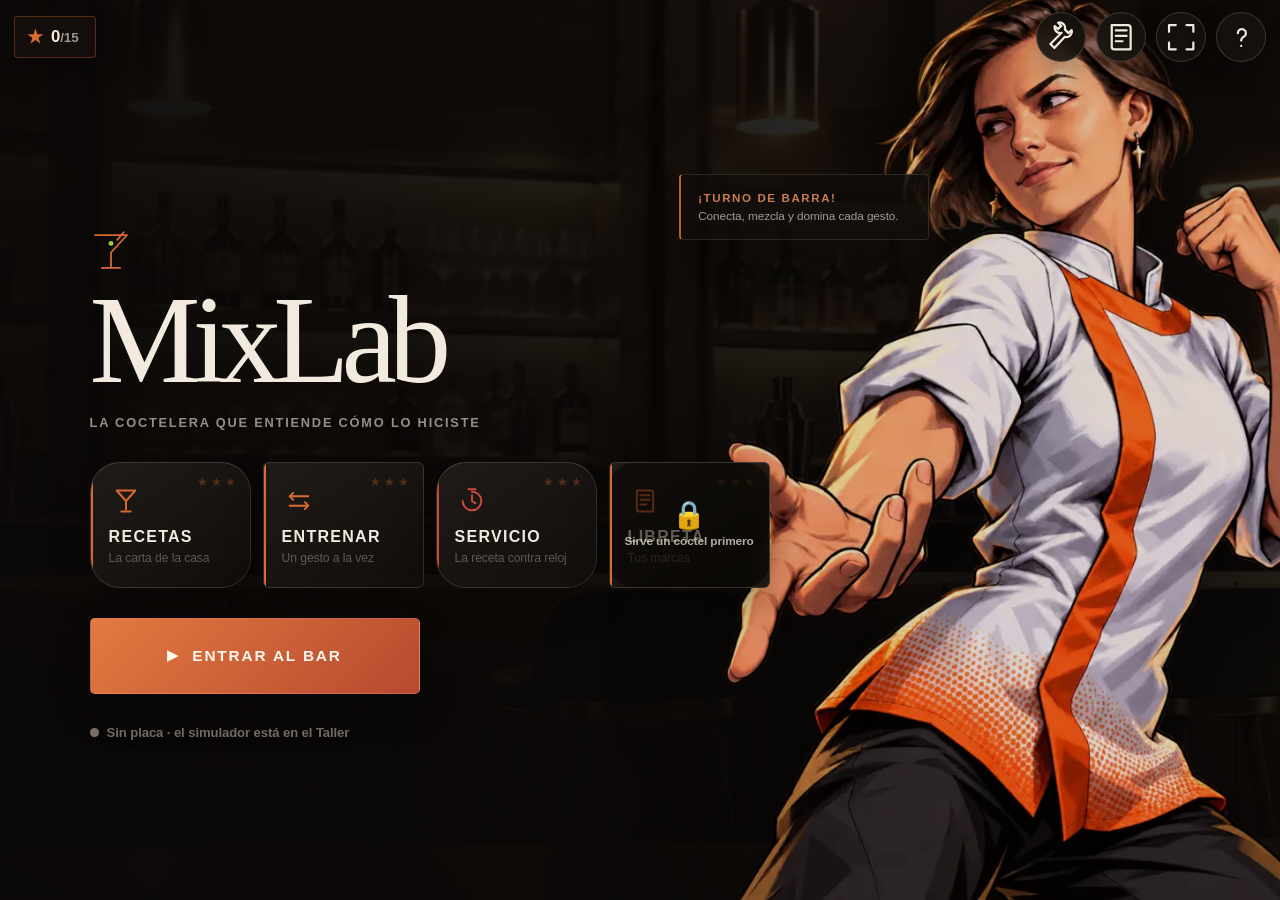
==== commit 779c447e: "refactor(ui): mature editorial noir visual system" ====
--- a/app/index.html
+++ b/app/index.html
@@ -38,11 +38,6 @@
   <div class="fondo__velo"></div>
 </div>
 
-<div class="comic-atmosphere" aria-hidden="true">
-  <span class="comic-atmosphere__burst"></span>
-  <span class="comic-atmosphere__speed"></span>
-</div>
-
 <aside class="landing-coach" aria-label="Coach de MixLab">
   <span class="landing-coach__halo" aria-hidden="true"></span>
   <img src="img/coach/coach-welcome-confident.webp"
@@ -60,17 +55,17 @@
 
   <nav class="redondos" aria-label="Accesos">
     <a class="redondo redondo--verde" href="consola.html#taller" aria-label="Taller de sensores" data-tip="Taller">
-      <span aria-hidden="true">🔧</span>
+      <svg class="icon" aria-hidden="true" viewBox="0 0 24 24"><path d="M14.7 6.3a4 4 0 0 0-5-5L12 3.6 9.6 6 7.3 3.7a4 4 0 0 0 5 5L4 17l3 3 7.7-8.3a4 4 0 0 0 5-5L17.4 9 15 6.6z"/></svg>
     </a>
     <a class="redondo redondo--azul" href="consola.html#progreso" aria-label="Tu libreta" data-tip="Libreta">
-      <span aria-hidden="true">📓</span>
+      <svg class="icon" aria-hidden="true" viewBox="0 0 24 24"><path d="M5 3h12a2 2 0 0 1 2 2v16H7a2 2 0 0 1-2-2zM8 7h8M8 11h8M8 15h5"/></svg>
     </a>
     <button class="redondo redondo--dorado" type="button" id="btnPantalla" aria-label="Pantalla completa" data-tip="Pantalla">
-      <span aria-hidden="true">⛶</span>
+      <svg class="icon" aria-hidden="true" viewBox="0 0 24 24"><path d="M8 3H3v5M16 3h5v5M21 16v5h-5M8 21H3v-5"/></svg>
     </button>
     <button class="redondo redondo--rojo" type="button" id="btnComo" aria-label="Cómo funciona"
             aria-expanded="false" aria-controls="hojaComo" data-tip="Ayuda">
-      <span aria-hidden="true">?</span>
+      <svg class="icon" aria-hidden="true" viewBox="0 0 24 24"><path d="M9.5 9a3 3 0 1 1 4.5 2.6c-1.4.8-2 1.4-2 2.9M12 18.5h.01"/></svg>
     </button>
   </nav>
 </header>
@@ -96,28 +91,28 @@
 
     <a class="plato plato--ambar" href="consola.html#recetas">
       <span class="plato__medallas" id="med-recetas" aria-hidden="true"></span>
-      <span class="plato__ico" aria-hidden="true">🍸</span>
+      <span class="plato__ico" aria-hidden="true"><svg class="icon" viewBox="0 0 24 24"><path d="M4 3h16l-8 9zM12 12v7M8 21h8"/></svg></span>
       <span class="plato__nombre">Recetas</span>
       <span class="plato__nota">La carta de la casa</span>
     </a>
 
     <a class="plato plato--verde" href="consola.html#entrenar">
       <span class="plato__medallas" id="med-entrenar" aria-hidden="true"></span>
-      <span class="plato__ico" aria-hidden="true">🤲</span>
+      <span class="plato__ico" aria-hidden="true"><svg class="icon" viewBox="0 0 24 24"><path d="M4 8h16M4 8l3-3M4 8l3 3M20 16H4M20 16l-3-3M20 16l-3 3"/></svg></span>
       <span class="plato__nombre">Entrenar</span>
       <span class="plato__nota">Un gesto a la vez</span>
     </a>
 
     <a class="plato plato--rojo" href="consola.html#jugar">
       <span class="plato__medallas" id="med-jugar" aria-hidden="true"></span>
-      <span class="plato__ico" aria-hidden="true">⏱️</span>
+      <span class="plato__ico" aria-hidden="true"><svg class="icon" viewBox="0 0 24 24"><path d="M12 7v5l3 2M9 2h6M12 4a8 8 0 1 1-8 8"/></svg></span>
       <span class="plato__nombre">Servicio</span>
       <span class="plato__nota">La receta contra reloj</span>
     </a>
 
     <a class="plato plato--azul" href="consola.html#progreso" id="platoLibreta">
       <span class="plato__medallas" id="med-libreta" aria-hidden="true"></span>
-      <span class="plato__ico" aria-hidden="true">📓</span>
+      <span class="plato__ico" aria-hidden="true"><svg class="icon" viewBox="0 0 24 24"><path d="M5 3h12a2 2 0 0 1 2 2v16H7a2 2 0 0 1-2-2zM8 7h8M8 11h8M8 15h5"/></svg></span>
       <span class="plato__nombre">Libreta</span>
       <span class="plato__nota">Tus marcas</span>
       <span class="plato__candado" hidden aria-hidden="true">
--- a/app/css/base.css
+++ b/app/css/base.css
@@ -442,3 +442,84 @@
 @media (hover: none) {
   .plato:hover, .redondo:hover, .grande:hover:not(:disabled) { transform: none; }
 }
+
+/* ========================================================================
+   MIXLAB EDITORIAL — bar nocturno + novela gráfica adulta
+   ======================================================================== */
+:root {
+  --noche: #0b0a09; --panel: #171411; --panel-alto: #211c18;
+  --crema: #f2eadf; --humo: rgba(242,234,223,.72); --humo-2: rgba(242,234,223,.46);
+  --filo: rgba(242,234,223,.12); --dorado: #d86b32; --ambar: #d86b32;
+  --verde: #75b996; --rojo: #c84d3b; --azul: #6e9fbe; --morado: #9380a9;
+  --tinta: #060504;
+  --display: "Iowan Old Style", "Palatino Linotype", Baskerville, Georgia, serif;
+  --ui: Inter, "SF Pro Text", -apple-system, BlinkMacSystemFont, "Segoe UI", sans-serif;
+}
+body { font-family: var(--ui); background: #0b0a09; letter-spacing: -.006em; }
+body::before {
+  background-image: url("data:image/svg+xml,%3Csvg xmlns='http://www.w3.org/2000/svg' width='140' height='140'%3E%3Cfilter id='n'%3E%3CfeTurbulence type='fractalNoise' baseFrequency='.75' numOctaves='2' stitchTiles='stitch'/%3E%3C/filter%3E%3Crect width='100%25' height='100%25' filter='url(%23n)' opacity='.18'/%3E%3C/svg%3E");
+  background-size: 140px; opacity: .055; mix-blend-mode: soft-light;
+}
+.comic-atmosphere { display: none !important; }
+.fondo img { filter: saturate(.58) contrast(1.04) brightness(.68); transform: none; }
+.fondo__velo, .fondo--hondo .fondo__velo {
+  background: linear-gradient(90deg, rgba(10,8,7,.94) 0%, rgba(10,8,7,.78) 55%, rgba(10,8,7,.48) 100%), linear-gradient(180deg, rgba(10,8,7,.18), rgba(10,8,7,.86));
+}
+.icon { width: 1.35em; height: 1.35em; display: block; fill: none; stroke: currentColor; stroke-width: 1.65; stroke-linecap: round; stroke-linejoin: round; }
+
+.titulo, .chapa, .redondo, .pieza, .grande, .panel, .plato { backdrop-filter: blur(8px); -webkit-backdrop-filter: blur(8px); }
+.titulo {
+  transform: none; border-radius: 4px; border: 1px solid var(--filo); border-left: 2px solid var(--dorado);
+  background: rgba(17,14,12,.88); box-shadow: 0 14px 38px rgba(0,0,0,.28); padding: 10px 16px;
+}
+.titulo__txt, .titulo__nota { transform: none; }
+.titulo__txt { font-size: .98rem; letter-spacing: .08em; font-weight: 650; }
+.titulo__nota { letter-spacing: .025em; }
+.chapa { border: 1px solid rgba(216,107,50,.34); border-radius: 4px; background: rgba(20,16,13,.9); color: var(--crema); box-shadow: 0 12px 30px rgba(0,0,0,.26); }
+.chapa__ico { color: var(--dorado); }
+
+.redondo {
+  width: 50px; height: 50px; border-radius: 50%; border: 1px solid rgba(242,234,223,.18); transform: none;
+  background: rgba(21,18,15,.9); color: var(--crema); box-shadow: 0 10px 28px rgba(0,0,0,.28);
+}
+.redondo:hover { transform: translateY(-2px); border-color: rgba(216,107,50,.72); color: #fff; }
+.redondo:active { transform: translateY(0); box-shadow: 0 4px 12px rgba(0,0,0,.28); }
+.redondo--verde, .redondo--azul, .redondo--dorado, .redondo--rojo, .redondo--morado, .redondo--humo { background: rgba(21,18,15,.9); border-color: rgba(242,234,223,.18); color: var(--crema); }
+
+.grande {
+  min-height: 58px; border: 1px solid rgba(255,255,255,.12); border-radius: 5px; transform: none;
+  background: linear-gradient(135deg, #e27a40, #b8492f); color: #fff8ef;
+  box-shadow: 0 16px 36px rgba(0,0,0,.3); font-size: .96rem; letter-spacing: .12em; font-weight: 700;
+}
+.grande > * { transform: none; }
+.grande::after { display: none; }
+.grande:hover:not(:disabled) { transform: translateY(-2px); filter: brightness(1.06); }
+.grande:active:not(:disabled) { transform: translateY(0); box-shadow: 0 7px 18px rgba(0,0,0,.28); }
+.grande--verde { background: linear-gradient(135deg, #669f83, #3f735d); color: #fff; }
+.grande--suave { background: rgba(24,20,17,.88); color: var(--crema); border-color: var(--filo); }
+
+.pieza { min-height: 44px; border-radius: 4px; border: 1px solid var(--filo); background: rgba(24,20,17,.82); box-shadow: none; color: var(--humo); font-size: .76rem; letter-spacing: .09em; }
+.pieza:hover { color: var(--crema); border-color: rgba(216,107,50,.5); }
+.pieza[aria-pressed="true"], .pieza.es-activa { background: rgba(216,107,50,.12); border-color: rgba(216,107,50,.58); color: #efb18d; box-shadow: none; }
+
+.panel { border: 1px solid var(--filo); border-radius: 6px; background: rgba(20,17,14,.86); box-shadow: 0 18px 46px rgba(0,0,0,.3); }
+.plato, .plato:nth-child(even) {
+  --accent: var(--dorado); min-height: 120px; border-radius: 6px; border: 1px solid var(--filo); border-top-color: rgba(255,255,255,.16);
+  transform: none; background: linear-gradient(145deg, rgba(34,29,25,.94), rgba(17,14,12,.92)); color: var(--crema);
+  box-shadow: 0 16px 38px rgba(0,0,0,.28); text-align: left; align-items: flex-start; padding: 18px;
+}
+.plato--verde { --accent: var(--verde); } .plato--rojo { --accent: var(--rojo); }
+.plato--azul { --accent: var(--azul); } .plato--morado { --accent: var(--morado); }
+.plato::before { inset: 0 auto 0 0; width: 2px; z-index: 1; background: var(--accent); }
+.plato::after { display: none; }
+.plato:hover, .plato:nth-child(even):hover { transform: translateY(-3px); border-color: rgba(242,234,223,.24); box-shadow: 0 22px 50px rgba(0,0,0,.36); }
+.plato:active { transform: translateY(0); box-shadow: 0 10px 24px rgba(0,0,0,.3); }
+.plato__ico { width: 34px; height: 34px; display: grid; place-items: center; color: var(--accent); filter: none; }
+.plato__ico .icon { width: 28px; height: 28px; }
+.plato__nombre { margin-top: 8px; font-size: 1rem; letter-spacing: .08em; font-weight: 650; text-shadow: none; }
+.plato__nota { margin-top: 4px; color: var(--humo-2); font-size: .76rem; font-weight: 450; }
+.plato__medallas { justify-content: flex-end; top: 14px; right: 14px; left: auto; color: var(--dorado); }
+.plato:hover .plato__ico { transform: none; }
+.hoja { background: #171310; border-top: 1px solid rgba(216,107,50,.5); box-shadow: 0 -24px 70px rgba(0,0,0,.62); }
+.hoja__titulo { font-family: var(--display); font-weight: 500; letter-spacing: .01em; text-transform: none; }
+.recado { border-radius: 4px; border: 1px solid rgba(216,107,50,.45); box-shadow: 0 18px 42px rgba(0,0,0,.4); }
--- a/app/css/landing.css
+++ b/app/css/landing.css
@@ -155,3 +155,43 @@
   .landing-coach__bubble { display: none; }
   .platos { max-width: 560px; }
 }
+
+/* ============================================================ portada editorial */
+.salon { align-items: flex-start; text-align: left; max-width: 1500px; margin: auto; padding-left: clamp(28px, 7vw, 110px); }
+.marca { align-items: flex-start; }
+.marca__copa { width: 42px; color: var(--dorado); filter: none; }
+.marca__nombre {
+  margin-top: 14px; font-family: var(--display); font-size: clamp(4rem, 10vw, 7.8rem); font-style: normal; font-weight: 500;
+  letter-spacing: -.065em; text-transform: none; transform: none; color: var(--crema); line-height: .82; text-shadow: 0 18px 55px rgba(0,0,0,.48);
+}
+.marca__lema { margin-top: 20px; max-width: 430px; font-size: .8rem; letter-spacing: .14em; font-weight: 600; color: rgba(242,234,223,.6); }
+.platos { width: min(680px, 58vw); max-width: 680px; gap: 12px; }
+.salon > .grande { max-width: 330px; }
+.firma { padding: 0; border: 0; border-radius: 0; background: none; color: var(--humo-2); }
+.landing-coach { right: clamp(-130px, -5vw, -25px); bottom: -12%; width: clamp(520px, 53vw, 820px); opacity: .88; filter: drop-shadow(-24px 30px 55px rgba(0,0,0,.58)); animation: landing-float 7s ease-in-out infinite; }
+.landing-coach__halo { display: none; }
+.landing-coach__bubble {
+  left: 2%; top: 18%; width: 250px; padding: 15px 17px; border: 1px solid rgba(242,234,223,.15); border-left: 2px solid var(--dorado);
+  border-radius: 4px; background: rgba(16,13,11,.86); box-shadow: 0 18px 46px rgba(0,0,0,.35); transform: none;
+}
+.landing-coach__bubble::after { display: none; }
+.landing-coach__bubble b { color: #e28a5d; font-size: .72rem; letter-spacing: .14em; }
+.landing-coach__bubble span { font-size: .74rem; color: var(--humo); }
+
+@media (max-width: 760px) {
+  body { overflow: auto; }
+  .hud { top: calc(var(--seg-t) + 9px); left: 10px; right: 10px; }
+  .redondos { gap: 7px; }
+  .redondo { width: 44px; height: 44px; }
+  .salon { min-height: 100dvh; align-items: stretch; text-align: left; justify-content: flex-start; gap: 18px; padding: calc(var(--seg-t) + 80px) 16px calc(var(--seg-b) + 32px); }
+  .marca { align-items: flex-start; }
+  .marca__copa { display: none; }
+  .marca__nombre { font-size: clamp(3.8rem, 20vw, 5.3rem); }
+  .marca__lema { margin-top: 14px; font-size: .7rem; line-height: 1.55; }
+  .platos { width: 100%; max-width: none; grid-template-columns: 1fr 1fr; gap: 9px; }
+  .platos .plato { min-height: 130px; padding: 14px; }
+  .salon > .grande { max-width: none; }
+  .landing-coach { width: 300px; right: -112px; bottom: -65px; opacity: .13; }
+  .landing-coach__bubble { display: none; }
+  .firma { max-width: calc(100% - 100px); font-size: .7rem; }
+}
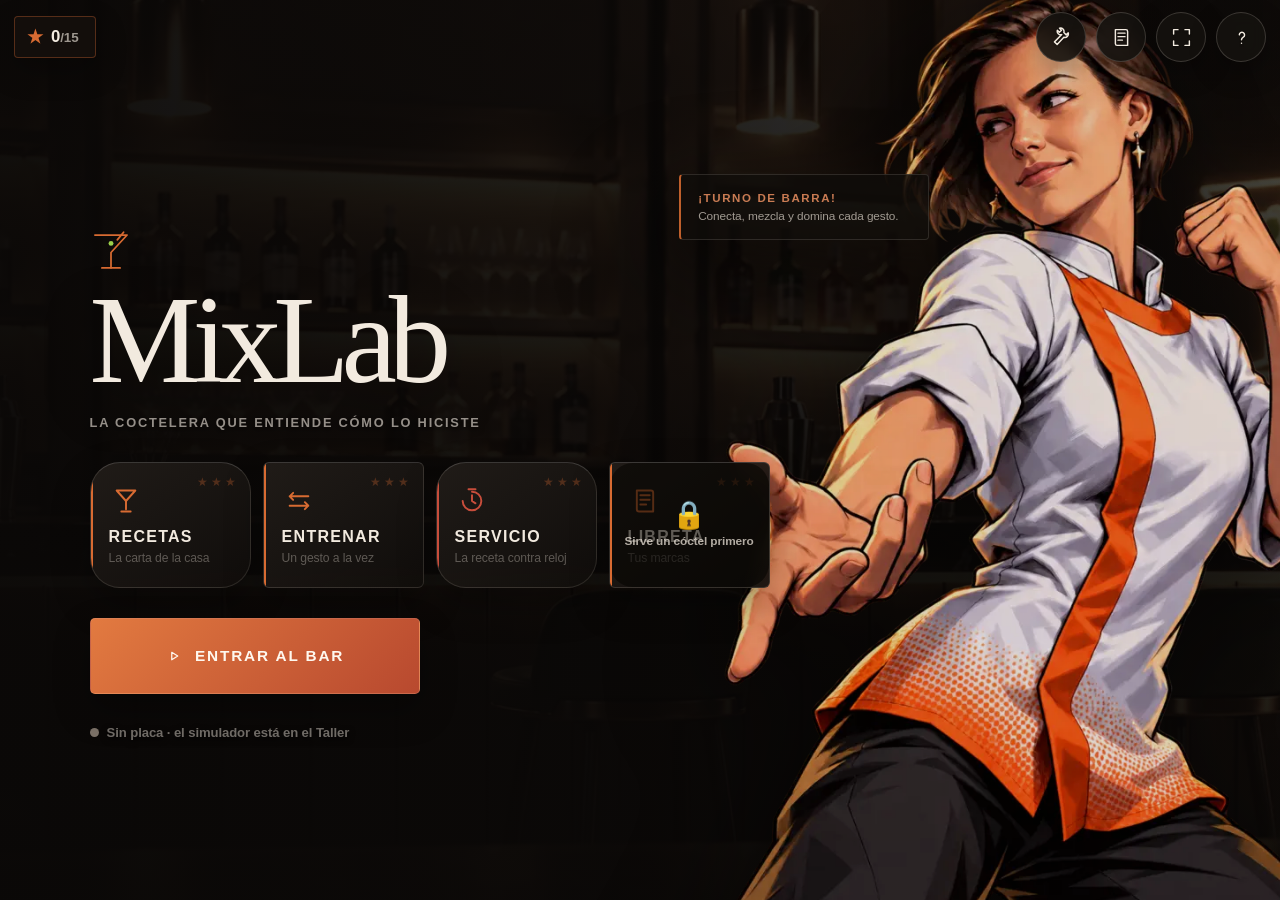
==== commit bee2f091: "feat(ui): complete minimalist icon and component system" ====
--- a/app/index.html
+++ b/app/index.html
@@ -124,7 +124,7 @@
   </nav>
 
   <a class="grande" href="consola.html">
-    <span class="grande__ico" aria-hidden="true">▶</span>
+    <svg class="icon grande__ico" aria-hidden="true" viewBox="0 0 24 24"><path d="m9 7 8 5-8 5z"/></svg>
     <span class="grande__txt">Entrar al bar</span>
   </a>
 
--- a/app/css/base.css
+++ b/app/css/base.css
@@ -523,3 +523,17 @@
 .hoja { background: #171310; border-top: 1px solid rgba(216,107,50,.5); box-shadow: 0 -24px 70px rgba(0,0,0,.62); }
 .hoja__titulo { font-family: var(--display); font-weight: 500; letter-spacing: .01em; text-transform: none; }
 .recado { border-radius: 4px; border: 1px solid rgba(216,107,50,.45); box-shadow: 0 18px 42px rgba(0,0,0,.4); }
+
+/* ============================================================ pulido de componentes */
+.grande .icon, .pieza .icon { width: 18px; height: 18px; flex: none; }
+.redondo .icon { width: 21px; height: 21px; }
+.pieza--danger { color: #d88477; border-color: rgba(200,77,59,.3); }
+.pieza--danger:hover { color: #f0a094; border-color: rgba(200,77,59,.58); background: rgba(200,77,59,.08); }
+.plato__grados { margin-top: auto; padding-top: 10px; color: var(--accent); font-size: .55rem; letter-spacing: .18em; }
+.plato__grados .apagado { color: rgba(242,234,223,.16); }
+.plato.es-elegida::before { width: 3px; box-shadow: 0 0 16px color-mix(in srgb, var(--accent) 52%, transparent); }
+.firma__punto[data-estado="on"] { background: var(--verde); box-shadow: 0 0 0 4px rgba(117,185,150,.1), 0 0 18px rgba(117,185,150,.35); }
+
+select, input { accent-color: var(--dorado); }
+option { background: #171411; color: var(--crema); }
+::selection { background: rgba(216,107,50,.34); color: #fff; }
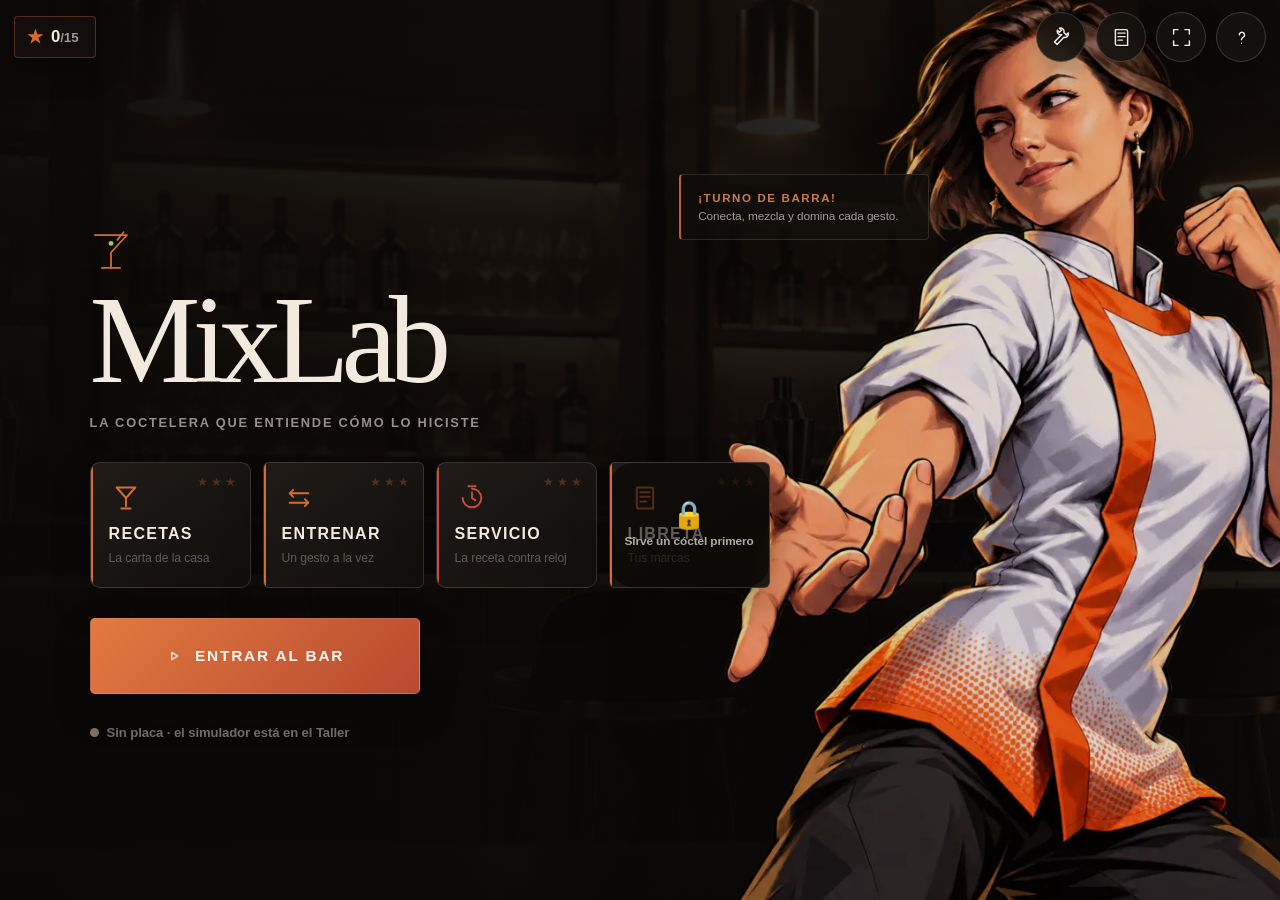
==== commit 036bff98: "feat(ui): add accessible editorial motion and audit class requirements" ====
--- a/app/index.html
+++ b/app/index.html
@@ -21,6 +21,7 @@
       imagesizes="100vw">
 <link rel="stylesheet" href="css/base.css">
 <link rel="stylesheet" href="css/landing.css">
+<link rel="stylesheet" href="css/motion.css">
 </head>
 
 <body>
--- a/app/css/motion.css
+++ b/app/css/motion.css
@@ -0,0 +1,54 @@
+/* Final layer: editorial motion, shared by landing and console. */
+:root { --ease-out: cubic-bezier(.22,1,.36,1); }
+.panel, .enchufe, .plato, .receta li {
+  border-radius: 10px;
+  border-color: rgba(242,234,223,.14);
+}
+.plato__nota, .bajada { line-height: 1.55; }
+button:focus-visible, a:focus-visible, input:focus-visible, select:focus-visible {
+  outline: 2px solid #efb18d; outline-offset: 4px;
+}
+.grande, .pieza, .redondo, .plato {
+  transition: transform .24s var(--ease-out), border-color .24s ease, background-color .24s ease;
+}
+.grande:active:not(:disabled), .pieza:active:not(:disabled), .redondo:active {
+  transform: scale(.97);
+}
+.medidor__liquido, .barra__lleno { transition: width .35s var(--ease-out); }
+.aro__linea { transition: stroke-dashoffset .1s linear; }
+.receta li { transition: opacity .3s ease, background-color .3s ease, border-color .3s ease; }
+.medidor[data-guided="true"] .medidor__marco { display: none; }
+.medidor[data-guided="true"] { padding: 12px; border: 1px dashed var(--azul); border-radius: 8px; }
+@media (prefers-reduced-motion: no-preference) {
+  .vista.es-activa .plato, .platos .plato, .enchufe {
+    animation: mix-reveal .5s var(--ease-out) both;
+  }
+  .plato:nth-child(2), .enchufe:nth-child(2) { animation-delay: .05s; }
+  .plato:nth-child(3), .enchufe:nth-child(3) { animation-delay: .1s; }
+  .plato:nth-child(4), .enchufe:nth-child(4) { animation-delay: .15s; }
+  .plato:nth-child(5) { animation-delay: .2s; }
+  .coach__img { animation: mix-reveal .7s var(--ease-out) both; }
+  .enchufe.es-viva .enchufe__ico { animation: mix-connected 2.8s ease-in-out infinite; }
+  .acta__barras .barra { animation: mix-reveal .6s var(--ease-out) both; }
+  .acta__barras .barra:nth-child(2) { animation-delay: .1s; }
+  .acta__barras .barra:nth-child(3) { animation-delay: .2s; }
+  .pasos__pieza.es-actual { animation: mix-connected 2s ease-in-out infinite; }
+  .acta__estrellas { animation: mix-stars .8s var(--ease-out) both; }
+}
+@media (hover: hover) and (pointer: fine) {
+  .plato:hover .plato__ico { transform: translateY(-3px) rotate(-7deg); }
+  .plato__ico, .grande .icon, .pieza .icon { transition: transform .3s var(--ease-out); }
+  .grande:hover:not(:disabled) .icon, .pieza:hover:not(:disabled) .icon { transform: translateX(2px); }
+}
+@keyframes mix-reveal { from { opacity: 0; transform: translateY(12px); } to { opacity: 1; transform: translateY(0); } }
+@keyframes mix-connected { 50% { opacity: .65; } }
+@keyframes mix-stars { from { opacity: 0; transform: translateY(8px) scale(.8); } to { opacity: 1; transform: none; } }
+@media (max-width: 680px) {
+  .rejilla .plato { padding: 14px; min-height: 125px; }
+  .plato__nombre { font-size: .9rem; letter-spacing: .04em; }
+  .receta li { padding: 10px; gap: 8px; }
+  .coach__bubble { display: none; }
+}
+@media (prefers-reduced-motion: reduce) {
+  *, *::before, *::after { animation: none !important; transition: none !important; scroll-behavior: auto !important; }
+}
